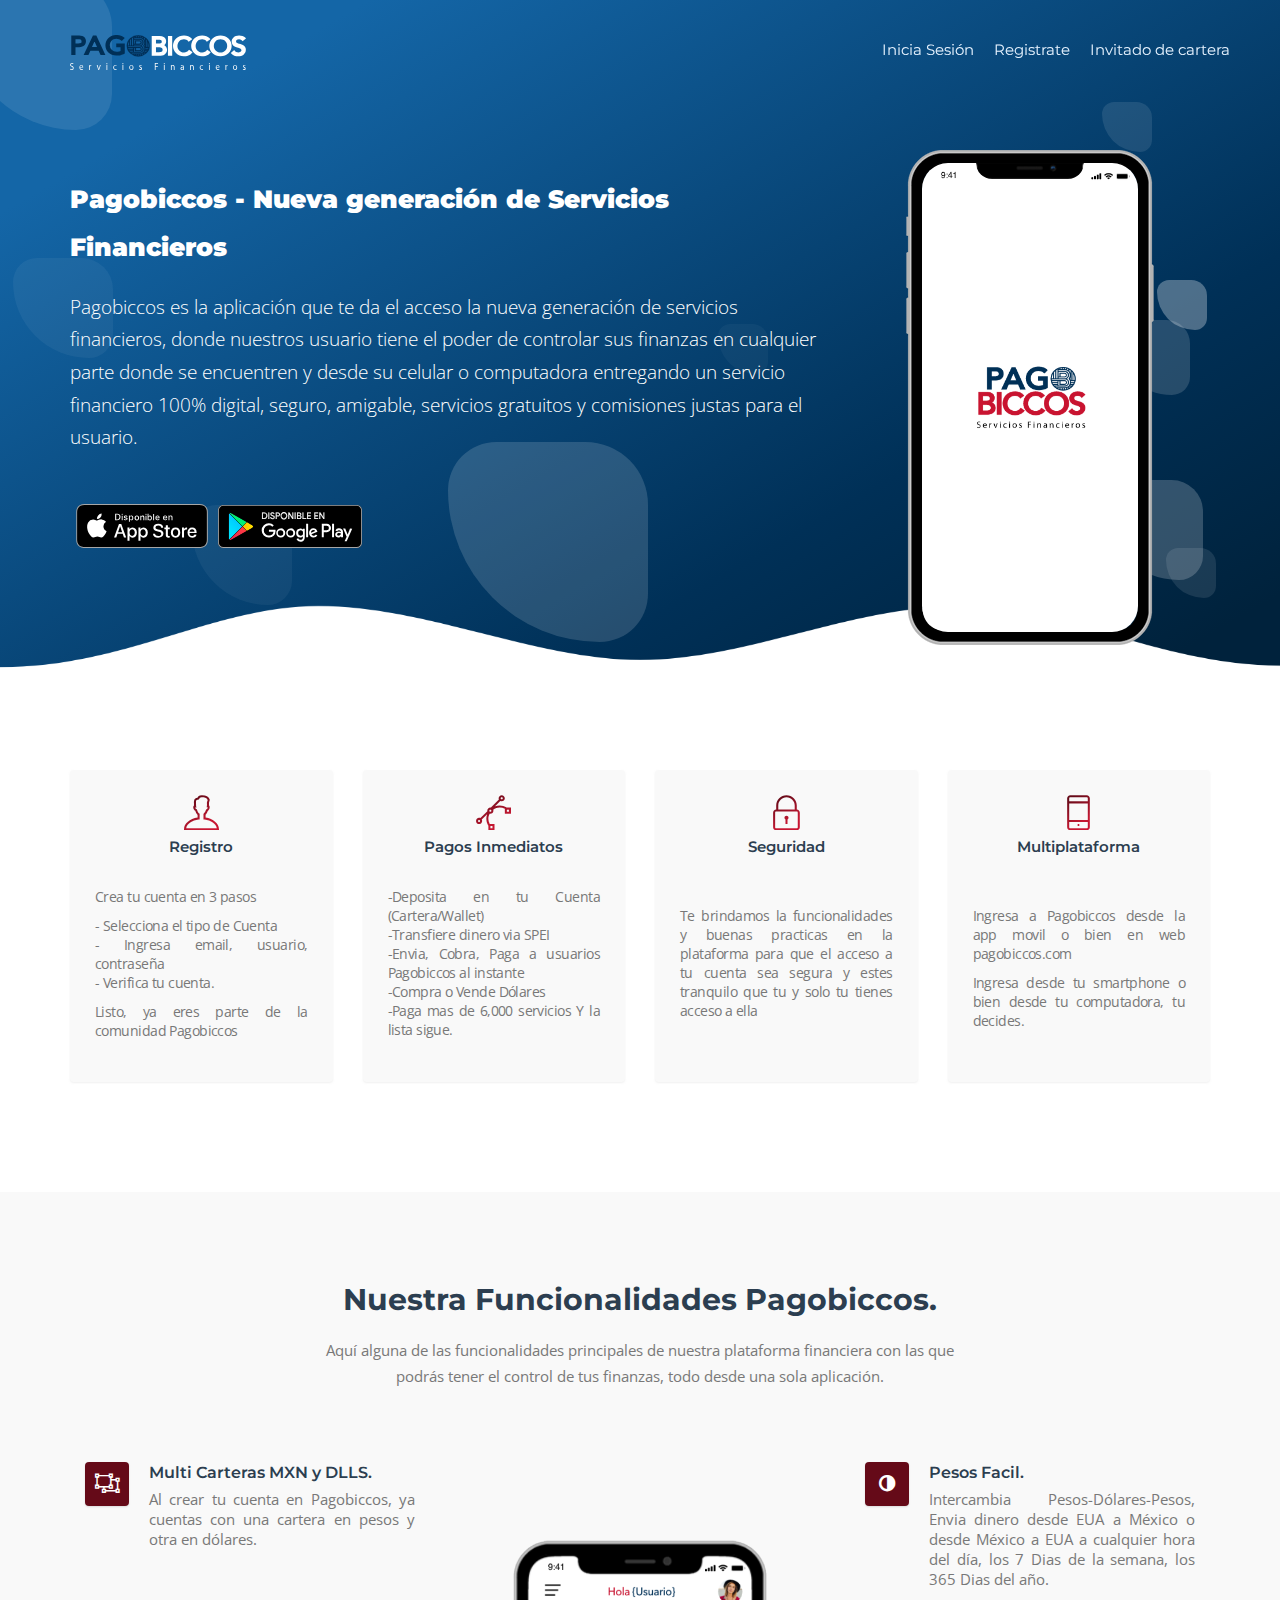
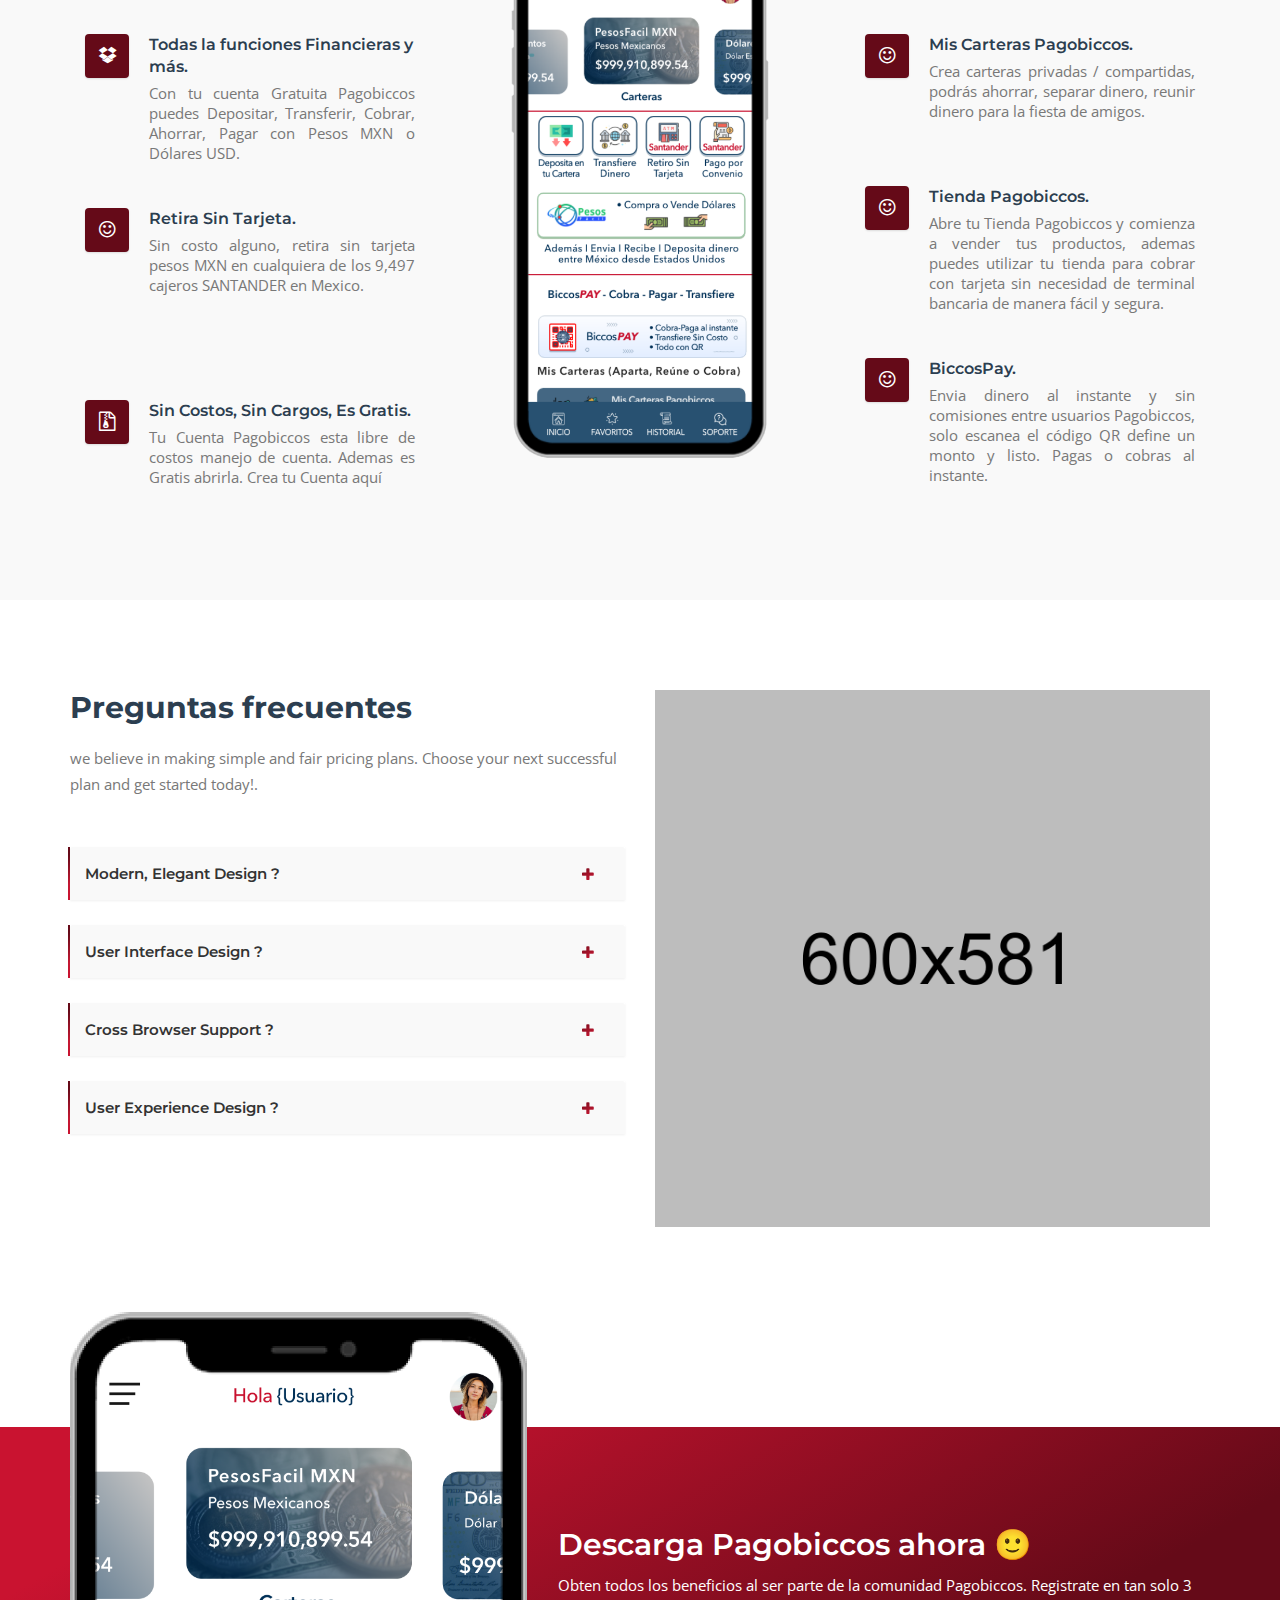
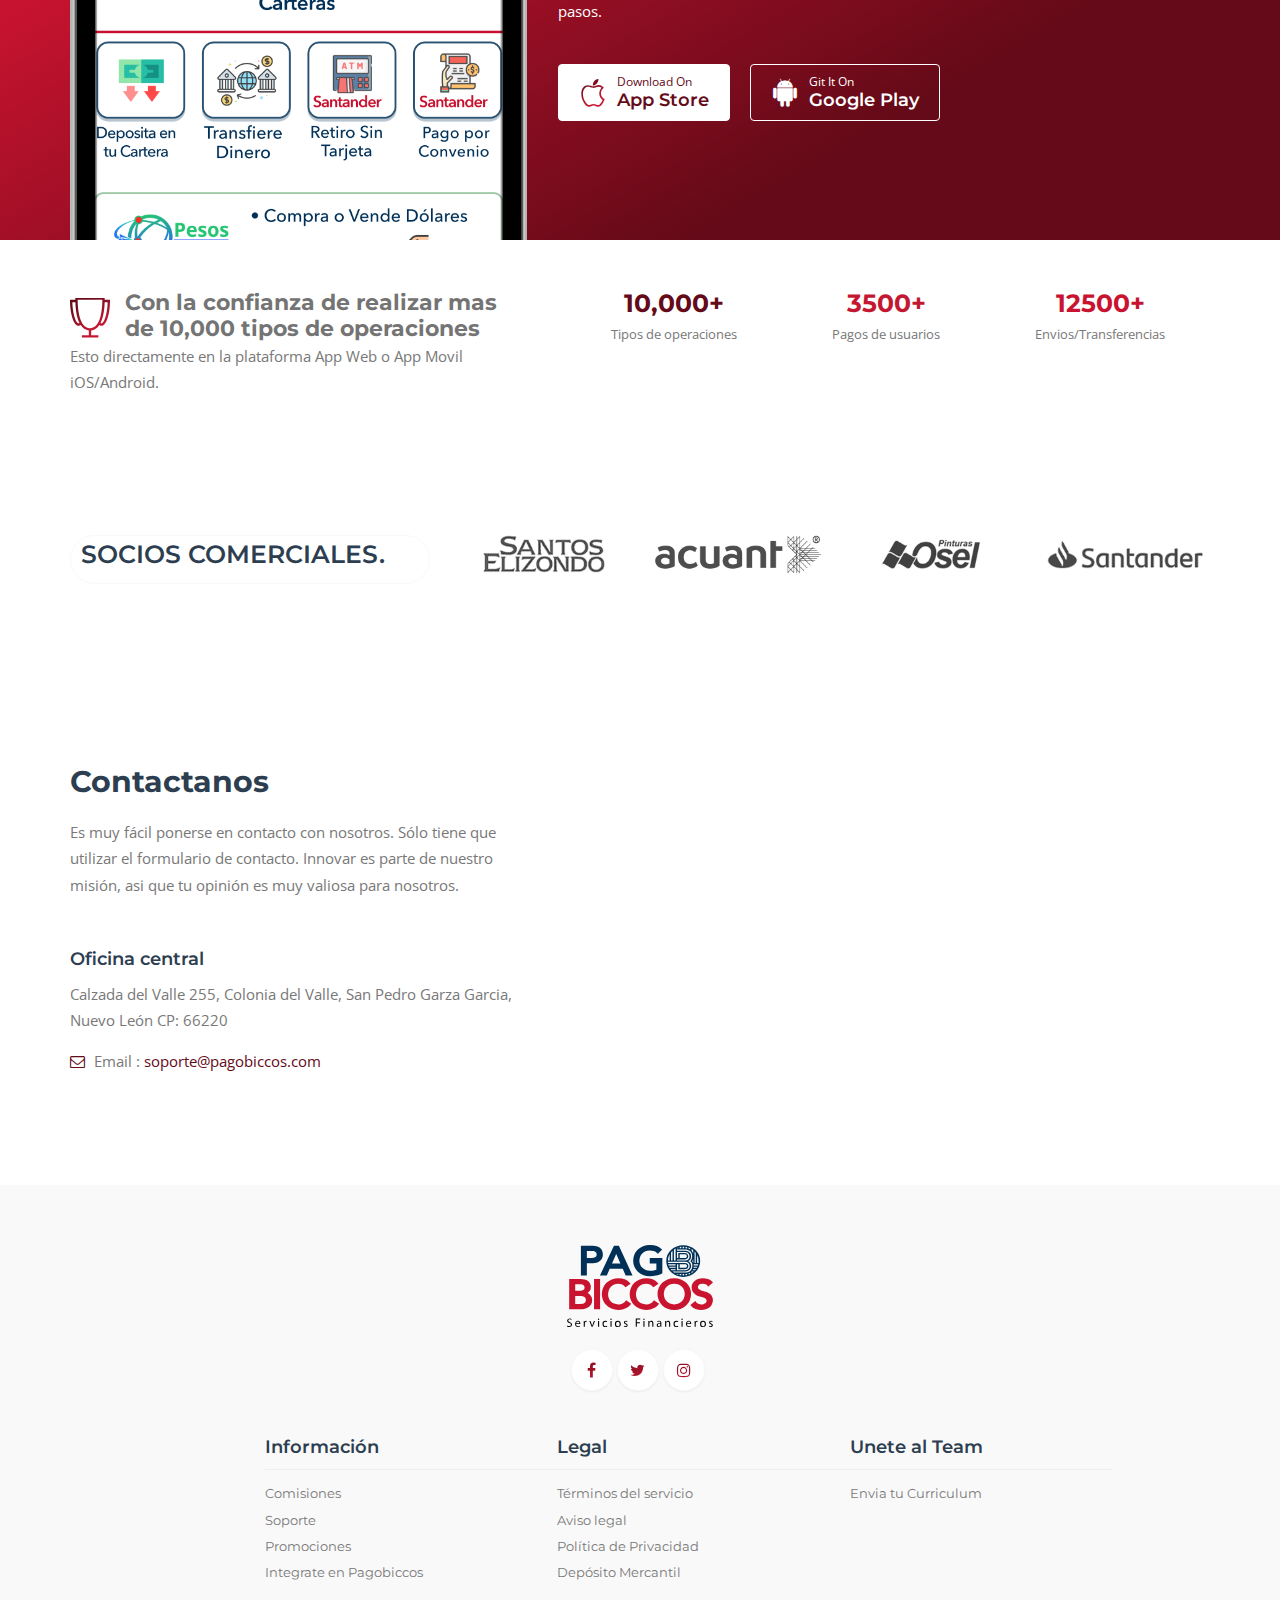
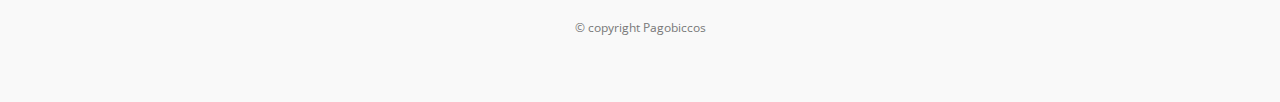
==== index.html @ f9ddf37f "Switch en el fondo" ====
<!DOCTYPE html>
<html lang="en">
<head>
    <meta charset="utf-8">
    <meta http-equiv="X-UA-Compatible" content="IE=edge">
    <meta name="viewport" content="width=device-width, initial-scale=1">

    <!--title-->
    <title>PagoBiccos | Somos la App que te da el control de tu Dinero desde donde quiera que te encuentres 💻📱💵🇲🇽🇺🇸🧾</title>
    <meta name="description"
          content="Pagobiccos - Plataforma de inclusión financiera con acceso SIN COSTO a una cuenta tipo Bancaria en Pesos 🇲🇽 y Dólares 🇺🇸 de manera inmediata. Controla tu dinero desde donde estes 📱💻 Con Pagobiccos - Ahorra, Separa, Cobra, Paga, Intercambia Pesos/Dólares, Compra en Tienda, Abre una Tienda, Paga Servicios.">
    <meta name="author" content="PagoBiccos SAPI de CV">
    <meta name="keywords" content="Cuenta, Bancaria, Gratis, Pesos, Dólares, Cartera, Wallet, Tienda, Linea, Pago, Pagos, Paga, Transfiere, Compra, Venta, Pagobiccos, Recibo, Luz, Agua, Telmex, Recarga, Telcel, QR, Ahorra, Envia, Cobra, Tarjeta">
    <meta property="og:type" content="website">
    <meta property="og:title" content="PagoBiccos | Somos la App que te da el control de tu Dinero desde donde quiera que te encuentres">
    <meta property="og:description"
          content="Pagobiccos - Plataforma de inclusión financiera con acceso SIN COSTO a una cuenta tipo Bancaria en Pesos 🇲🇽 y Dólares 🇺🇸 de manera inmediata. Controla tu dinero desde donde estes 📱💻 Con Pagobiccos - Ahorra, Separa, Cobra, Paga, Intercambia Pesos/Dólares, Compra en Tienda, Abre una Tienda, Paga Servicios.">

    <!--favicon icon-->
    <link rel="icon" href="img/landing-theme/favicon.png" type="image/png" sizes="16x16">

    <!-- font-awesome css -->
    <link rel="stylesheet" href="css/landing-theme/font-awesome.min.css">

    <!--themify icon-->
    <link rel="stylesheet" href="css/landing-theme/themify-icons.css">

    <!-- magnific popup css-->
    <link rel="stylesheet" href="css/landing-theme/magnific-popup.css">

    <!--owl carousel -->
    <link href="css/landing-theme/owl.theme.default.min.css" rel="stylesheet">
    <link href="css/landing-theme/owl.carousel.min.css" rel="stylesheet">

    <!-- bootstrap core css -->
    <link href="css/landing-theme/bootstrap.min.css" rel="stylesheet">

    <!-- custom css -->
    <link href="css/landing-theme/style.css" rel="stylesheet">

    <!-- responsive css -->
    <link href="css/landing-theme/responsive.css" rel="stylesheet">

    <script src="js/landing-theme/vendor/modernizr-2.8.1.min.js"></script>
    <!-- HTML5 Shim and Respond.js for IE8 support of HTML5 elements and media queries -->
    <!-- WARNING: Respond.js doesn't work if you view the page via file:// -->
    <!--[if lt IE 9]>
    <script src="js/landing-theme/vendor/html5shim.js"></script>
    <script src="js/landing-theme/vendor/respond.min.js"></script>
    <![endif]-->

</head>


<body>

<!-- Preloader -->
<div id="preloader">
    <div id="loader"></div>
</div>
<!--end preloader-->

<!--main container -->
<div id="main" class="main-content-wraper">
    <div class="main-content-inner">

        <!--start header section-->
        <header class="header">
            <!--start navbar-->
            <div class="navbar navbar-default navbar-fixed-top">
                <div class="container">
                    <div class="row">
                        <div class="navbar-header page-scroll">
                            <button type="button" class="navbar-toggle collapsed" data-toggle="collapse"
                                    data-target="#myNavbar">
                                <span class="sr-only">Toggle navigation</span>
                                <span class="icon-bar"></span>
                                <span class="icon-bar"></span>
                                <span class="icon-bar"></span>
                            </button>
                            <a class="navbar-brand page-scroll" href="index.html">
                                <img src="img/landing-theme/logo.svg" alt="logo" width="176">
                            </a>
                        </div>

                        <!-- Collect the nav links, forms, and other content for toggling -->
                        <div class="navbar-collapse collapse" id="myNavbar">
                            <ul class="nav navbar-nav navbar-right">
                                <!-- <li class="active"><a class="page-scroll" href="#hero">Home</a></li>
                                <li><a class="page-scroll" href="#features">Features</a></li>
                                <li><a class="page-scroll" href="#pricing">Pricing</a></li>
                                <li><a class="page-scroll" href="#faqs">Faq</a></li>
                                <li><a class="page-scroll" href="#news">News</a></li>
                                <li><a class="page-scroll" href="#contact">Contact</a></li> -->
                                <li class="active"><a class="page-scroll" href="/login">Inicia Sesión</a></li>
                                <li class="active"><a class="page-scroll" href="/register">Registrate</a></li>
                                <li class="active"><a class="page-scroll" href="/guest/login">Invitado de cartera</a></li>
                            </ul>
                        </div>

                    </div>
                </div>
            </div>
            <!--end navbar-->
        </header>
        <!--end header section-->

        <!--start slider background video section -->
        <!--<div id="hero-section">
            <div class="hero-background-video">
                <div class="video-section-wrap-two">
                    <div class="pattern-overlay">
                        <div class="player"
                             data-property="{videoURL:'https://www.youtube.com/watch?v=LV3cjaA7NtE',containment:'.video-section-wrap-two', quality:'highres', autoPlay:true, showControls: false, startAt:8, mute:true, opacity: 1}"></div>
                        <div class="container">
                            <div class="row">
                                <div class="col-md-8">
                                    <div class="hero-content-wrap">
                                        <div class="hero-content">
                                            <h1>Pagobiccos - Nueva generación de Servicios Financieros</h1>
                                            <p>
                                                Pagobiccos es la aplicación que te da el acceso la nueva
                                                generación de servicios financieros, donde nuestros usuario tiene
                                                el poder de controlar sus finanzas en cualquier parte donde se
                                                encuentren y desde su celular o computadora entregando un
                                                servicio financiero 100% digital, seguro, amigable, servicios
                                                gratuitos y comisiones justas para el usuario.
                                            </p>
                                            <div class="slider-action-btn">
                                                <a href="https://apps.apple.com/mx/app/pagobiccos/id1524517424" target="_blank">
                                                    <img class="img-badge-apple" src="img/landing-theme/app-store-badge.svg" alt="">
                                                </a>
                                                <a href="https://play.google.com/store/apps/details?id=com.pagobiccos.prod1app" target="_blank">
                                                    <img class="img-badge-google" src="img/landing-theme/play-store-badge.svg" alt="">
                                                </a>
                                            </div>
                                        </div>
                                    </div>
                                </div>
                                <div class="col-md-4">
                                    <div class="mobile-slider-area">
                                        <div class="phone">
                                            <img src="img/landing-theme/iphone-x-frame.png" alt="Phone" class="img-responsive">
                                            <div class="mobile-slider owl-carousel owl-theme">
                                                <div class="item"><img src="img/landing-theme/top_pantalla_1.png" alt="Screen 1"
                                                                       class="img-responsive"></div>
                                                <div class="item"><img src="img/landing-theme/top_pantalla_2.png" alt="Screen 1"
                                                                       class="img-responsive"></div>
                                                <div class="item"><img src="img/landing-theme/top_pantalla_3.png" alt="Screen 2"
                                                                       class="img-responsive"></div>
                                                <div class="item"><img src="img/landing-theme/top_pantalla_4.png" alt="Screen 2"
                                                                       class="img-responsive"></div>
                                                <div class="item"><img src="img/landing-theme/top_pantalla_5.png" alt="Screen 3"
                                                                        class="img-responsive"></div>
                                            </div>
                                        </div>
            
                                        <div class="slider-indicator">
                                            <ul>
                                                <li id="prev">
                                                    <i class="fa fa-angle-left"></i>
                                                </li>
                                                <li id="next">
                                                    <i class="fa fa-angle-right"></i>
                                                </li>
                                            </ul>
                                        </div>
                                    </div>
                                </div>
                            </div>
                        </div>
                        
                        <div class="section-shape">
                            <img src="img/landing-theme/waves-shape.svg" alt="shape image">
                        </div>
                    </div>
                </div>
            </div>
        </div>-->
        
        
        <!--start hero section-->
        <section id="hero" class="section-lg section-hero section-circle" style="display: none;">
            <div class="shape shape-style-1 shape-primary">
                <span class="circle-150"></span>
                <span class="circle-50"></span>
                <span class="circle-50"></span>
                <span class="circle-75"></span>
                <span class="circle-100"></span>
                <span class="circle-75"></span>
                <span class="circle-50"></span>
                <span class="circle-100"></span>
                <span class="circle-50"></span>
                <span class="circle-100"></span>
            </div>
            <div class="container">
                <div class="row">
                    <div class="col-md-8">
                        <div class="hero-content-wrap">
                            <div class="hero-content">
                                <h1>Pagobiccos - Nueva generación de Servicios Financieros</h1>
                                <p>
                                    Pagobiccos es la aplicación que te da el acceso la nueva
                                    generación de servicios financieros, donde nuestros usuario tiene
                                    el poder de controlar sus finanzas en cualquier parte donde se
                                    encuentren y desde su celular o computadora entregando un
                                    servicio financiero 100% digital, seguro, amigable, servicios
                                    gratuitos y comisiones justas para el usuario.
                                </p>
                                <div class="slider-action-btn">
                                    <a href="https://apps.apple.com/mx/app/pagobiccos/id1524517424" target="_blank">
                                        <img class="img-badge-apple" src="img/landing-theme/app-store-badge.svg" alt="">
                                    </a>
                                    <a href="https://play.google.com/store/apps/details?id=com.pagobiccos.prod1app" target="_blank">
                                        <img class="img-badge-google" src="img/landing-theme/play-store-badge.svg" alt="">
                                    </a>
                                </div>
                            </div>
                        </div>
                    </div>
                    <div class="col-md-4">
                        <div class="mobile-slider-area">
                            <div class="phone">
                                <img src="img/landing-theme/iphone-x-frame.png" alt="Phone" class="img-responsive">
                                <div class="mobile-slider owl-carousel owl-theme">
                                    <div class="item"><img src="img/landing-theme/top_pantalla_1.png" alt="Screen 1"
                                                           class="img-responsive"></div>
                                    <div class="item"><img src="img/landing-theme/top_pantalla_2.png" alt="Screen 1"
                                                           class="img-responsive"></div>
                                    <div class="item"><img src="img/landing-theme/top_pantalla_3.png" alt="Screen 2"
                                                           class="img-responsive"></div>
                                    <div class="item"><img src="img/landing-theme/top_pantalla_4.png" alt="Screen 2"
                                                           class="img-responsive"></div>
                                    <div class="item"><img src="img/landing-theme/top_pantalla_5.png" alt="Screen 3"
                                                            class="img-responsive"></div>
                                </div>
                            </div>
            
                            <div class="slider-indicator">
                                <ul>
                                    <li id="prev">
                                        <i class="fa fa-angle-left"></i>
                                    </li>
                                    <li id="next">
                                        <i class="fa fa-angle-right"></i>
                                    </li>
                                </ul>
                            </div>
                        </div>
                    </div>
                </div>
            </div>
            <div class="section-shape">
                <img src="img/landing-theme/wave-shap.png" alt="shape image">
            </div>
        </section>
        
        
        <section id="hero" class="pt-100 section-hero section-circle" style="display: block;">
            <div class="shape shape-style-1 circle-animation shape-primary">
                <span class="circle-150"></span>
                <span class="circle-50"></span>
                <span class="circle-50"></span>
                <span class="circle-75"></span>
                <span class="circle-100"></span>
                <span class="circle-75"></span>
                <span class="circle-50"></span>
                <span class="circle-100"></span>
                <span class="circle-50"></span>
                <span class="circle-100"></span>
            </div>
            <div class="container">
                <div class="row">
                    <div class="col-md-8">
                        <div class="hero-content-wrap">
                            <div class="hero-content">
                                <h1>Pagobiccos - Nueva generación de Servicios Financieros</h1>
                                <p>
                                    Pagobiccos es la aplicación que te da el acceso la nueva
                                    generación de servicios financieros, donde nuestros usuario tiene
                                    el poder de controlar sus finanzas en cualquier parte donde se
                                    encuentren y desde su celular o computadora entregando un
                                    servicio financiero 100% digital, seguro, amigable, servicios
                                    gratuitos y comisiones justas para el usuario.
                                </p>
                                <div class="slider-action-btn">
                                    <a href="https://apps.apple.com/mx/app/pagobiccos/id1524517424" target="_blank">
                                        <img class="img-badge-apple" src="img/landing-theme/app-store-badge.svg" alt="">
                                    </a>
                                    <a href="https://play.google.com/store/apps/details?id=com.pagobiccos.prod1app" target="_blank">
                                        <img class="img-badge-google" src="img/landing-theme/play-store-badge.svg" alt="">
                                    </a>
                                </div>
                            </div>
                        </div>
                    </div>
                    <div class="col-md-4">
                        <div class="mobile-slider-area">
                            <div class="phone">
                                <img src="img/landing-theme/iphone-x-frame.png" alt="Phone" class="img-responsive">
                                <div class="mobile-slider owl-carousel owl-theme">
                                    <div class="item"><img src="img/landing-theme/top_pantalla_1.png" alt="Screen 1"
                                                           class="img-responsive"></div>
                                    <div class="item"><img src="img/landing-theme/top_pantalla_2.png" alt="Screen 1"
                                                           class="img-responsive"></div>
                                    <div class="item"><img src="img/landing-theme/top_pantalla_3.png" alt="Screen 2"
                                                           class="img-responsive"></div>
                                    <div class="item"><img src="img/landing-theme/top_pantalla_4.png" alt="Screen 2"
                                                           class="img-responsive"></div>
                                    <div class="item"><img src="img/landing-theme/top_pantalla_5.png" alt="Screen 3"
                                                            class="img-responsive"></div>
                                </div>
                            </div>
            
                            <div class="slider-indicator">
                                <ul>
                                    <li id="prev">
                                        <i class="fa fa-angle-left"></i>
                                    </li>
                                    <li id="next">
                                        <i class="fa fa-angle-right"></i>
                                    </li>
                                </ul>
                            </div>
                        </div>
                    </div>
                </div>
            </div>
            <div class="section-shape">
                <img src="img/landing-theme/bg-wave-sym.png" alt="shape image">
            </div>
        </section>

        <!--end hero section-->

        
        <!--end slider background video section-->

        <!--start promo section-->
        <section class="promo-section ptb-90">
            <div class="promo-section-wrap">
                <div class="container">
                    <div class="row">
                        <div class="col-md-3 col-sm-6">
                            <div class="bg-secondary single-promo-section text-center">
                                <div class="single-promo-content">
                                    <span class="ti-user"></span>
                                    <h6>Registro</h6>
                                    <p>
                                        <br>
                                        Crea tu cuenta en 3 pasos
                                    </p>
                                    <p>
                                        - Selecciona el tipo de Cuenta
                                        <br>
                                        - Ingresa email, usuario, contraseña
                                        <br>
                                        - Verifica tu cuenta.
                                    </p>
                                    <p>
                                        Listo, ya eres parte de la comunidad Pagobiccos
                                    </p>
                                </div>
                                <div class="line"></div>
                            </div>
                        </div>
                        <div class="col-md-3 col-sm-6">
                            <div class="bg-secondary single-promo-section text-center">
                                <div class="single-promo-content">
                                    <span class="ti-vector"></span>
                                    <h6>Pagos Inmediatos</h6>
                                    <p>
                                        <br>
                                        -Deposita en tu Cuenta (Cartera/Wallet)
                                        <br>
                                        -Transfiere dinero via SPEI
                                        <br>
                                        -Envia, Cobra, Paga a usuarios Pagobiccos al instante
                                        <br>
                                        -Compra o Vende Dólares
                                        <br>
                                        -Paga mas de 6,000 servicios Y la lista sigue.
                                    </p>
                                </div>
                                <div class="line"></div>
                            </div>
                        </div>
                        <div class="col-md-3 col-sm-6">
                            <div class="bg-secondary single-promo-section text-center">
                                <div class="single-promo-content">
                                    <span class="ti-lock"></span>
                                    <h6>Seguridad</h6>
                                    <p>
                                        <br><br>
                                        Te brindamos la
                                        funcionalidades y buenas
                                        practicas en la plataforma
                                        para que el acceso a tu
                                        cuenta sea segura y estes
                                        tranquilo que tu y solo tu
                                        tienes acceso a ella
                                    </p>
                                </div>
                                <div class="line"></div>
                            </div>
                        </div>
                        <div class="col-md-3 col-sm-6">
                            <div class="bg-secondary single-promo-section text-center">
                                <div class="single-promo-content">
                                    <span class="ti-mobile"></span>
                                    <h6>Multiplataforma</h6>
                                    <p>
                                        <br><br>
                                        Ingresa a Pagobiccos desde
                                        la app movil o bien en web
                                        pagobiccos.com
                                    </p>
                                    <p>
                                        Ingresa desde tu smartphone
                                        o bien desde tu computadora,
                                        tu decides.
                                    </p>
                                </div>
                                <div class="line"></div>
                            </div>
                        </div>
                    </div>
                </div>
            </div>
        </section>
        <!--end promo section-->

        <!--start features section-->
        <section id="features" class="bg-secondary ptb-90">
            <div class="container">
                <div class="row">
                    <div class="col-md-12">
                        <div class="section-heading text-center">
                            <h3>Nuestra Funcionalidades Pagobiccos.</h3>
                            <p>Aquí alguna de las funcionalidades principales de nuestra plataforma financiera con las que podrás tener el control de tus finanzas, todo desde una sola aplicación.</p>
                        </div>
                    </div>
                </div>
                <div class="row align-items-center">
                    <div class="col-md-4 col-sm-6">
                        <!--feature single start-->
                        <div class="single-feature mb-5">
                            <div class="feature-icon">
                                <div class="icon icon-shape bg-color white-text">
                                    <i class="fa fa-object-ungroup"></i>
                                </div>
                            </div>
                            <div class="feature-content">
                                <h5>Multi Carteras MXN y DLLS.</h5>
                                <p class="mb-0">
                                    Al crear tu cuenta en Pagobiccos, ya cuentas con una cartera en pesos y otra en dólares.
                                    <br><br><br>
                                </p>
                            </div>
                        </div>
                        <!--feature single end-->
                        <!--feature single start-->
                        <div class="single-feature mb-5">
                            <div class="feature-icon">
                                <div class="icon icon-shape bg-color white-text">
                                    <i class="fa fa-dropbox"></i>
                                </div>
                            </div>
                            <div class="feature-content">
                                <h5>Todas la funciones Financieras y más.</h5>
                                <p class="mb-0">Con tu cuenta Gratuita Pagobiccos puedes Depositar, Transferir, Cobrar, Ahorrar, Pagar con Pesos MXN o Dólares USD.</p>
                            </div>
                        </div>
                        <!--feature single end-->
                        <!--feature single start-->
                        <div class="single-feature mb-5">
                            <div class="feature-icon">
                                <div class="icon icon-shape bg-color white-text">
                                    <i class="fa fa-smile-o"></i>
                                </div>
                            </div>
                            <div class="feature-content">
                                <h5>Retira Sin Tarjeta.</h5>
                                <p class="mb-0">
                                    Sin costo alguno, retira sin tarjeta pesos MXN en cualquiera de los 9,497 cajeros SANTANDER en Mexico.
                                    <br><br><br><br>
                                </p>
                            </div>
                        </div>
                        <!--feature single end-->
                        <!--feature single start-->
                        <div class="single-feature mb-5">
                            <div class="feature-icon">
                                <div class="icon icon-shape bg-color white-text">
                                    <i class="fa fa-file-archive-o"></i>
                                </div>
                            </div>
                            <div class="feature-content">
                                <h5>Sin Costos, Sin Cargos, Es Gratis.</h5>
                                <p class="mb-0">Tu Cuenta Pagobiccos esta libre de costos manejo de cuenta. Ademas es Gratis abrirla. Crea tu Cuenta aquí</p>
                            </div>
                        </div>
                        <!--feature single end-->
                    </div>
                    <div class="col-md-4 hidden-sm hidden-xs">
                        <div class="feature-image">
                            <img src="img/landing-theme/feature-image-1.png" class="pos-hcenter img-responsive" alt="">
                        </div>
                    </div>
                    <div class="col-md-4 col-sm-6">
                        <!--feature single start-->
                        <div class="single-feature mb-5">
                            <div class="feature-icon">
                                <div class="icon icon-shape bg-color white-text">
                                    <i class="fa fa-adjust"></i>
                                </div>
                            </div>
                            <div class="feature-content">
                                <h5>Pesos Facil.</h5>
                                <p class="mb-0">Intercambia Pesos-Dólares-Pesos, Envia dinero desde EUA a México o desde México a EUA a cualquier hora del día, los 7 Dias de la semana, los 365 Dias del año.</p>
                            </div>
                        </div>
                        <!--feature single end-->
                        <!--feature single start-->
                        <div class="single-feature mb-5">
                            <div class="feature-icon">
                                <div class="icon icon-shape bg-color white-text">
                                    <i class="fa fa-smile-o"></i>
                                </div>
                            </div>
                            <div class="feature-content">
                                <h5>Mis Carteras Pagobiccos.</h5>
                                <p class="mb-0">
                                    Crea carteras privadas / compartidas, podrás ahorrar, separar dinero, reunir dinero para la fiesta de amigos.
                                    <br><br>
                                </p>
                            </div>
                        </div>
                        <!--feature single end-->
                        <!--feature single start-->
                        <div class="single-feature mb-5">
                            <div class="feature-icon">
                                <div class="icon icon-shape bg-color white-text">
                                    <i class="fa fa-smile-o"></i>
                                </div>
                            </div>
                            <div class="feature-content">
                                <h5>Tienda Pagobiccos.</h5>
                                <p class="mb-0">Abre tu Tienda Pagobiccos y comienza a vender tus productos, ademas puedes utilizar tu tienda para cobrar con tarjeta sin necesidad de terminal bancaria de manera fácil y segura.</p>
                            </div>
                        </div>
                        <!--feature single end-->
                        <!--feature single start-->
                        <div class="single-feature mb-5">
                            <div class="feature-icon">
                                <div class="icon icon-shape bg-color white-text">
                                    <i class="fa fa-smile-o"></i>
                                </div>
                            </div>
                            <div class="feature-content">
                                <h5>BiccosPay.</h5>
                                <p class="mb-0">Envia dinero al instante y sin comisiones entre usuarios Pagobiccos, solo escanea el código QR define un monto y listo. Pagas o cobras al instante.</p>
                            </div>
                        </div>
                        <!--feature single end-->
                    </div>
                </div>

            </div>
        </section>
        <!--end features section-->

        <!--start faq section-->
        <section id="faqs" class="faq-section ptb-90">
            <div class="faq-section-wrap">
                <div class="container">
                    <div class="row">
                        <div class="col-md-6">
                            <div class="section-heading">
                                <h3>Preguntas frecuentes</h3>
                                <p>we believe in making simple and fair pricing plans. Choose your next successful plan
                                    and get started today!.</p>
                            </div>
                            <div class="panel-group" id="accordion">
                                <!-- Start Single Item -->
                                <div class="panel panel-default">
                                    <div class="panel-heading" id="headingOne">
                                        <h4 class="panel-title">
                                            <a data-toggle="collapse" data-parent="#accordion" href="#collapseOne" class="collapsed">
                                                Modern, Elegant Design ?
                                            </a>
                                        </h4>
                                    </div>
                                    <div id="collapseOne" class="panel-collapse collapse">
                                        <div class="panel-body">
                                            <p>Lorem ipsum dolor sit amet, consectetur adipiscing elit. Praesent nisl
                                                lorem,
                                                dictum id pellentesque at, vestibulum ut arcu. Curabitur erat libero,
                                                egestas eu
                                                tincidunt ac, rutrum ac justo. Vivamus condimentum laoreet lectus,
                                                blandit
                                                posuere tortor aliquam vitae. Curabitur molestie eros. </p>
                                        </div>
                                    </div>
                                </div>
                                <!-- End Single Item -->
                                <!-- Start Single Item -->
                                <div class="panel panel-default">
                                    <div class="panel-heading" id="headingTwo">
                                        <h4 class="panel-title">
                                            <a class="collapsed" data-toggle="collapse" data-parent="#accordion" href="#collapseTwo">
                                                User Interface Design ?
                                            </a>
                                        </h4>
                                    </div>
                                    <div id="collapseTwo" class="panel-collapse collapse">
                                        <div class="panel-body">
                                            <p>Lorem ipsum dolor sit amet, consectetur adipiscing elit. Praesent nisl
                                                lorem,
                                                dictum id pellentesque at, vestibulum ut arcu. Curabitur erat libero,
                                                egestas eu
                                                tincidunt ac, rutrum ac justo. Vivamus condimentum laoreet lectus,
                                                blandit
                                                posuere tortor aliquam vitae. Curabitur molestie eros. </p>
                                        </div>
                                    </div>
                                </div>
                                <!-- End Single Item -->
                                <!-- Start Single Item -->
                                <div class="panel panel-default">
                                    <div class="panel-heading" id="headingThree">
                                        <h4 class="panel-title">
                                            <a class="collapsed" data-toggle="collapse" data-parent="#accordion" href="#collapseThree">
                                                Cross Browser Support ?
                                            </a>
                                        </h4>
                                    </div>
                                    <div id="collapseThree" class="panel-collapse collapse">
                                        <div class="panel-body">
                                            <p>Lorem ipsum dolor sit amet, consectetur adipiscing elit. Praesent nisl
                                                lorem,
                                                dictum id pellentesque at, vestibulum ut arcu. Curabitur erat libero,
                                                egestas eu
                                                tincidunt ac, rutrum ac justo. Vivamus condimentum laoreet lectus,
                                                blandit
                                                posuere tortor aliquam vitae. Curabitur molestie eros. </p>
                                        </div>
                                    </div>
                                </div>
                                <!-- End Single Item -->
                                <!-- Start Single Item -->
                                <div class="panel panel-default">
                                    <div class="panel-heading" id="headingFour">
                                        <h4 class="panel-title">
                                            <a class="collapsed" data-toggle="collapse" data-parent="#accordion" href="#collapseFour">
                                                User Experience Design ?
                                            </a>
                                        </h4>
                                    </div>
                                    <div id="collapseFour" class="panel-collapse collapse">
                                        <div class="panel-body">
                                            <p>Lorem ipsum dolor sit amet, consectetur adipiscing elit. Praesent nisl
                                                lorem,
                                                dictum id pellentesque at, vestibulum ut arcu. Curabitur erat libero,
                                                egestas eu
                                                tincidunt ac, rutrum ac justo. Vivamus condimentum laoreet lectus,
                                                blandit
                                                posuere tortor aliquam vitae. Curabitur molestie eros. </p>
                                        </div>
                                    </div>
                                </div>
                                <!-- End Single Item -->
                            </div>
                        </div>
                        <div class="col-md-6">
                            <div class="faq-img">
                                <img src="img/landing-theme/faq-right.png" class="img-responsive" alt="faq image">
                            </div>
                        </div>
                    </div>
                </div>
            </div>
        </section>
        <!--end faq section-->

        <!--start download section-->
        <section class="download-section">
            <div class="container">
                <div class="row">
                    <div class="col-md-5 hidden-sm">
                        <div class="download-app-img">
                            <img src="img/landing-theme/download-app-1.png" alt="app download" class="img-responsive">
                        </div>
                    </div>
                    <div class="col-md-7 col-sm-12">
                        <div class="download-app-text">
                            <h3>Descarga Pagobiccos ahora 🙂</h3>
                            <p>Obten todos los beneficios al ser parte de la comunidad Pagobiccos. Registrate en tan solo 3 pasos.</p>
                            <div class="download-app-button">
                                <a href="https://apps.apple.com/mx/app/pagobiccos/id1524517424" target="_blank" class="download-btn hover-active">
                                    <span class="ti-apple"></span>
                                    <p>
                                        <small>Download On</small>
                                        <br> App Store
                                    </p>
                                </a>
                                <a href="https://play.google.com/store/apps/details?id=com.pagobiccos.prod1app" target="_blank" class="download-btn">
                                    <span class="ti-android"></span>
                                    <p>
                                        <small>Git It On</small>
                                        <br>Google Play
                                    </p>
                                </a>
                            </div>
                        </div>
                    </div>
                </div>
            </div>
        </section>
        <!--end download section-->

        <!--start product counter section-->
        <section class="product-counter-section ptb-50">
            <div class="product-counter-wrap">
                <div class="container">
                    <div class="row">
                        <div class="col-md-5 col-sm-6">
                            <div class="counter-content-wrap">
                                <span class="ti-cup"></span>
                                <h6 class="counter-title"><strong>Con la confianza de realizar mas de 10,000 tipos de operaciones</strong></h6>
                                <p>Esto directamente en la plataforma App Web o App Movil iOS/Android.</p>
                            </div>
                        </div>
                        <div class="col-md-7 col-sm-6">
                            <ul class="counter-list list-inline text-right">
                                <li>
                                    <span class="count">10,000+</span>
                                    <span class="title">Tipos de operaciones</span>
                                </li>
                                <li>
                                    <span class="count">3500+</span>
                                    <span class="title">Pagos de usuarios</span>
                                </li>
                                <li>
                                    <span class="count">12500+</span>
                                    <span class="title">Envios/Transferencias</span>
                                </li>

                            </ul>
                        </div>
                    </div>
                </div>
            </div>
        </section>
        <!--end product counter section-->

        <!--start partners section -->
        <section class="ptb-90 partners-counter-section">
            <div class="partners-counter-wrap">
                <div class="container">
                    <div class="row">
                        <div class="col-md-4 col-sm-4">
                            <div class="higlight-text">
                                <h4>SOCIOS COMERCIALES.</h4>
                            </div>
                        </div>
                        <div class="col-md-8 col-sm-8">
                            <div class="customers-content">
                                <div class="owl-carousel owl-theme customers-slider">
                                    <div class="item">
                                        <a href="http://www.santoselizondo.com/" target="_blank">
                                            <img src="img/landing-theme/client/img4.png" alt="client logo">
                                        </a>
                                    </div>
                                    <div class="item">
                                        <a href="https://www.acuant.com/" target="_blank">
                                            <img src="img/landing-theme/client/acuant-logo.png" alt="client logo">
                                        </a>
                                    </div>
                                    <div class="item">
                                        <a href="http://www.pinturasosel.com/" target="_blank">
                                            <img src="img/landing-theme/client/img2.png" alt="client logo">
                                        </a>
                                    </div>
                                    <div class="item">
                                        <a href="https://www.santander.com.mx/" target="_blank">
                                            <img src="img/landing-theme/client/santander.png" alt="client logo">
                                        </a>
                                    </div>
                                    <div class="item">
                                        <a href="http://www.promotoraelizondo.com/" target="_blank">
                                            <img src="img/landing-theme/client/img1.png" alt="client logo">
                                        </a>
                                    </div>
                                    <!--<div class="item">
                                        <img src="img/landing-theme/client/customer-logo-8.png" alt="client logo">
                                    </div>
                                    <div class="item">
                                        <img src="img/landing-theme/client/customer-logo-10.png" alt="client logo">
                                    </div>
                                    <div class="item">
                                        <img src="img/landing-theme/client/customer-logo-9.png" alt="client logo">
                                    </div>-->
                                </div>
                            </div>
                        </div>
                    </div>
                </div>
            </div>
        </section>
        <!--end partners section -->

        <!--contact us section start-->
        <section id="contact" class="ptb-90">
            <div class="contact-us-wrap">
                <div class="container">
                    <div class="row">
                        <div class="col-md-5">
                            <div class="section-heading">
                                <h3>Contactanos</h3>
                                <p>Es muy fácil ponerse en contacto con nosotros. Sólo tiene que utilizar el formulario de contacto. Innovar es parte de nuestro misión, asi que tu opinión es muy valiosa para nosotros.</p>
                            </div>
                            <div class="footer-address">
                                <h6>Oficina central</h6>
                                <p>Calzada del Valle 255, Colonia del Valle, San Pedro Garza Garcia, Nuevo León CP: 66220</p>
                                <ul>
                                    <!--<li><i class="fa fa-phone"></i> <span>Phone: +61 2 8376 6284</span></li>-->
                                    <li><i class="fa fa-envelope-o"></i> <span>Email : <a
                                            href="mailto:soporte@pagobiccos.com">soporte@pagobiccos.com</a></span>
                                    </li>
                                </ul>
                            </div>
                        </div>
                        <div class="col-md-7" style="display: none;">
                            <form action="php/mail.php" method="POST" id="contactForm1" class="contact-us-form" novalidate="novalidate">
                                <h6>Completa el formulario.</h6>
                                <div class="row">
                                    <div class="col-sm-6 col-xs-12">
                                        <div class="form-group">
                                            <input type="text" class="form-control" name="name"
                                                   placeholder="Ingrese su nombre" required="required">
                                        </div>
                                    </div>
                                    <div class="col-sm-6 col-xs-12">
                                        <div class="form-group">
                                            <input type="email" class="form-control" name="email"
                                                   placeholder="Ingrese su correo electrónico" required="required">
                                        </div>
                                    </div>
                                </div>
                                <div class="row">
                                    <div class="col-sm-6 col-xs-12">
                                        <div class="form-group">
                                            <input type="text" name="phone" value="" class="form-control"
                                                   id="phone" placeholder="Ingrese su teléfono">
                                        </div>
                                    </div>
                                    <div class="col-sm-6 col-xs-12">
                                        <div class="form-group">
                                            <input type="text" name="company" value="" size="40"
                                                   class="form-control" id="company" placeholder="Ingrese su empresa">
                                        </div>
                                    </div>
                                </div>
                                <div class="row">
                                    <div class="col-xs-12">
                                        <div class="form-group">
                                                    <textarea name="message" id="message" class="form-control" rows="7"
                                                              cols="25" placeholder="Mensaje"></textarea>
                                        </div>
                                    </div>
                                </div>
                                <div class="row">
                                    <div class="col-sm-12 mt-20">
                                        <button type="submit" class="btn softo-solid-btn pull-right"
                                                id="btnContactUs">
                                            Enviar mensaje
                                        </button>
                                    </div>
                                </div>
                            </form>
                            <p class="form-message"></p>
                        </div>
                    </div>
                </div>
            </div>
        </section>
        <!--contact us section end-->

        <!--start footer section-->
        <footer class="footer-section bg-secondary ptb-60">
            <div class="footer-wrap">
                <div class="container">
                    <div class="row">
                        <div class="col-md-6 col-md-offset-3">
                            <div class="footer-single-col text-center">
                                <img src="img/landing-theme/logo-color.svg" alt="footer logo" width="146">
                                <div class="footer-social-list">
                                    <ul class="list-inline">
                                        <li><a href="https://www.facebook.com/PagoBiccos-193092044935234" target="_blank"><i class="fa fa-facebook"></i></a></li>
                                        <li><a href="https://twitter.com/PagoBiccos" target="_blank"><i class="fa fa-twitter"></i></a></li>
                                        <li><a href="https://www.instagram.com/pagobiccos/?hl=es" target="_blank"><i class="fa fa-instagram"></i></a></li>
                                    </ul>
                                </div>
                            </div>
                        </div>
                    </div>
                    <div class="footer-links">
                        <div class="row">
                            <div class="col-md-9 col-md-offset-2">
                                <div class="row">
                                    <div class="col-md-4 col-xs-4">
                                        <h6>Información</h6>
                                    </div>
                                    <div class="col-md-4 col-xs-4">
                                        <h6>Legal</h6>
                                    </div>
                                    <div class="col-md-4 col-xs-4">
                                        <h6>Unete al Team</h6>
                                    </div>
                                </div>
                                <hr class="custom-footer-hr">
                                <div class="row">
                                    <div class="col-md-4 col-xs-4">
                                        <a href="/comisiones" target="_blank"><p>Comisiones</p></a>
                                        <a href="mailto:soporte@pagobiccos.com" target="_blank"><p>Soporte</p></a>
                                        <a href="#"><p>Promociones</p></a>
                                        <a href="/integraciones" target="_blank"><p>Integrate en Pagobiccos</p></a>
                                    </div>
                                    <div class="col-md-4 col-xs-4">
                                        <a href="/terminosycondiciones" target="_blank"><p>Términos del servicio</p></a>
                                        <a href="/avisolegal" target="_blank"><p>Aviso legal</p></a>
                                        <a href="/politicaprivacidad" target="_blank"><p>Política de Privacidad</p></a>
                                        <a href="/deposito_mercantil" target="_blank"><p>Depósito Mercantil</p></a>
                                    </div>
                                    <div class="col-md-4 col-xs-4">
                                        <a href="mailto:soporte@pagobiccos.com" target="_blank"><p>Envia tu Curriculum</p></a>
                                    </div>
                                </div>
                            </div>
                        </div>
                    </div>
                    <div class="row">
                        <div class="col-md-6 col-md-offset-3">
                            <div class="copyright-text">
                                <p>&copy; copyright <a href="#">Pagobiccos</a></p>
                            </div>
                        </div>
                    </div>
                </div>
            </div>
        </footer>
        <!--end footer section-->

    </div><!--end main content inner-->
</div>
<!--end main container -->


<!--=========== all js file link ==============-->

<!-- main jQuery -->
<script src="js/landing-theme/jquery-3.3.1.min.js"></script>

<!-- bootstrap core js -->
<script src="js/landing-theme/bootstrap.min.js"></script>

<!-- smothscroll -->
<script src="js/landing-theme/jquery.easeScroll.min.js"></script>

<!--owl carousel-->
<script src="js/landing-theme/owl.carousel.min.js"></script>

<!-- scrolling nav -->
<script src="js/landing-theme/jquery.easing.min.js"></script>

<!--fullscreen background video js-->
<script src="js/landing-theme/jquery.mb.ytplayer.min.js"></script>

<!--typed js -->
<script src="js/landing-theme/typed.min.js"></script>

<!--magnific popup js-->
<script src="js/landing-theme/magnific-popup.min.js"></script>

<!-- custom script -->
<script src="js/landing-theme/scripts.js"></script>

</body>
</html>
---- css/landing-theme/themify-icons.css ----
@font-face {
	font-family: 'themify';
	src:url('../fonts/themify.eot');
	src:url('../fonts/themify.eot?#iefix') format('embedded-opentype'),
		url('../fonts/themify.woff') format('woff'),
		url('../fonts/themify.ttf') format('truetype'),
		url('../fonts/themify.svg') format('svg');
	font-weight: normal;
	font-style: normal;
}

[class^="ti-"], [class*=" ti-"] {
	font-family: 'themify';
	speak: none;
	font-style: normal;
	font-weight: normal;
	font-variant: normal;
	text-transform: none;
	line-height: 1;

	/* Better Font Rendering =========== */
	-webkit-font-smoothing: antialiased;
	-moz-osx-font-smoothing: grayscale;
}

.ti-wand:before {
	content: "\e600";
}
.ti-volume:before {
	content: "\e601";
}
.ti-user:before {
	content: "\e602";
}
.ti-unlock:before {
	content: "\e603";
}
.ti-unlink:before {
	content: "\e604";
}
.ti-trash:before {
	content: "\e605";
}
.ti-thought:before {
	content: "\e606";
}
.ti-target:before {
	content: "\e607";
}
.ti-tag:before {
	content: "\e608";
}
.ti-tablet:before {
	content: "\e609";
}
.ti-star:before {
	content: "\e60a";
}
.ti-spray:before {
	content: "\e60b";
}
.ti-signal:before {
	content: "\e60c";
}
.ti-shopping-cart:before {
	content: "\e60d";
}
.ti-shopping-cart-full:before {
	content: "\e60e";
}
.ti-settings:before {
	content: "\e60f";
}
.ti-search:before {
	content: "\e610";
}
.ti-zoom-in:before {
	content: "\e611";
}
.ti-zoom-out:before {
	content: "\e612";
}
.ti-cut:before {
	content: "\e613";
}
.ti-ruler:before {
	content: "\e614";
}
.ti-ruler-pencil:before {
	content: "\e615";
}
.ti-ruler-alt:before {
	content: "\e616";
}
.ti-bookmark:before {
	content: "\e617";
}
.ti-bookmark-alt:before {
	content: "\e618";
}
.ti-reload:before {
	content: "\e619";
}
.ti-plus:before {
	content: "\e61a";
}
.ti-pin:before {
	content: "\e61b";
}
.ti-pencil:before {
	content: "\e61c";
}
.ti-pencil-alt:before {
	content: "\e61d";
}
.ti-paint-roller:before {
	content: "\e61e";
}
.ti-paint-bucket:before {
	content: "\e61f";
}
.ti-na:before {
	content: "\e620";
}
.ti-mobile:before {
	content: "\e621";
}
.ti-minus:before {
	content: "\e622";
}
.ti-medall:before {
	content: "\e623";
}
.ti-medall-alt:before {
	content: "\e624";
}
.ti-marker:before {
	content: "\e625";
}
.ti-marker-alt:before {
	content: "\e626";
}
.ti-arrow-up:before {
	content: "\e627";
}
.ti-arrow-right:before {
	content: "\e628";
}
.ti-arrow-left:before {
	content: "\e629";
}
.ti-arrow-down:before {
	content: "\e62a";
}
.ti-lock:before {
	content: "\e62b";
}
.ti-location-arrow:before {
	content: "\e62c";
}
.ti-link:before {
	content: "\e62d";
}
.ti-layout:before {
	content: "\e62e";
}
.ti-layers:before {
	content: "\e62f";
}
.ti-layers-alt:before {
	content: "\e630";
}
.ti-key:before {
	content: "\e631";
}
.ti-import:before {
	content: "\e632";
}
.ti-image:before {
	content: "\e633";
}
.ti-heart:before {
	content: "\e634";
}
.ti-heart-broken:before {
	content: "\e635";
}
.ti-hand-stop:before {
	content: "\e636";
}
.ti-hand-open:before {
	content: "\e637";
}
.ti-hand-drag:before {
	content: "\e638";
}
.ti-folder:before {
	content: "\e639";
}
.ti-flag:before {
	content: "\e63a";
}
.ti-flag-alt:before {
	content: "\e63b";
}
.ti-flag-alt-2:before {
	content: "\e63c";
}
.ti-eye:before {
	content: "\e63d";
}
.ti-export:before {
	content: "\e63e";
}
.ti-exchange-vertical:before {
	content: "\e63f";
}
.ti-desktop:before {
	content: "\e640";
}
.ti-cup:before {
	content: "\e641";
}
.ti-crown:before {
	content: "\e642";
}
.ti-comments:before {
	content: "\e643";
}
.ti-comment:before {
	content: "\e644";
}
.ti-comment-alt:before {
	content: "\e645";
}
.ti-close:before {
	content: "\e646";
}
.ti-clip:before {
	content: "\e647";
}
.ti-angle-up:before {
	content: "\e648";
}
.ti-angle-right:before {
	content: "\e649";
}
.ti-angle-left:before {
	content: "\e64a";
}
.ti-angle-down:before {
	content: "\e64b";
}
.ti-check:before {
	content: "\e64c";
}
.ti-check-box:before {
	content: "\e64d";
}
.ti-camera:before {
	content: "\e64e";
}
.ti-announcement:before {
	content: "\e64f";
}
.ti-brush:before {
	content: "\e650";
}
.ti-briefcase:before {
	content: "\e651";
}
.ti-bolt:before {
	content: "\e652";
}
.ti-bolt-alt:before {
	content: "\e653";
}
.ti-blackboard:before {
	content: "\e654";
}
.ti-bag:before {
	content: "\e655";
}
.ti-move:before {
	content: "\e656";
}
.ti-arrows-vertical:before {
	content: "\e657";
}
.ti-arrows-horizontal:before {
	content: "\e658";
}
.ti-fullscreen:before {
	content: "\e659";
}
.ti-arrow-top-right:before {
	content: "\e65a";
}
.ti-arrow-top-left:before {
	content: "\e65b";
}
.ti-arrow-circle-up:before {
	content: "\e65c";
}
.ti-arrow-circle-right:before {
	content: "\e65d";
}
.ti-arrow-circle-left:before {
	content: "\e65e";
}
.ti-arrow-circle-down:before {
	content: "\e65f";
}
.ti-angle-double-up:before {
	content: "\e660";
}
.ti-angle-double-right:before {
	content: "\e661";
}
.ti-angle-double-left:before {
	content: "\e662";
}
.ti-angle-double-down:before {
	content: "\e663";
}
.ti-zip:before {
	content: "\e664";
}
.ti-world:before {
	content: "\e665";
}
.ti-wheelchair:before {
	content: "\e666";
}
.ti-view-list:before {
	content: "\e667";
}
.ti-view-list-alt:before {
	content: "\e668";
}
.ti-view-grid:before {
	content: "\e669";
}
.ti-uppercase:before {
	content: "\e66a";
}
.ti-upload:before {
	content: "\e66b";
}
.ti-underline:before {
	content: "\e66c";
}
.ti-truck:before {
	content: "\e66d";
}
.ti-timer:before {
	content: "\e66e";
}
.ti-ticket:before {
	content: "\e66f";
}
.ti-thumb-up:before {
	content: "\e670";
}
.ti-thumb-down:before {
	content: "\e671";
}
.ti-text:before {
	content: "\e672";
}
.ti-stats-up:before {
	content: "\e673";
}
.ti-stats-down:before {
	content: "\e674";
}
.ti-split-v:before {
	content: "\e675";
}
.ti-split-h:before {
	content: "\e676";
}
.ti-smallcap:before {
	content: "\e677";
}
.ti-shine:before {
	content: "\e678";
}
.ti-shift-right:before {
	content: "\e679";
}
.ti-shift-left:before {
	content: "\e67a";
}
.ti-shield:before {
	content: "\e67b";
}
.ti-notepad:before {
	content: "\e67c";
}
.ti-server:before {
	content: "\e67d";
}
.ti-quote-right:before {
	content: "\e67e";
}
.ti-quote-left:before {
	content: "\e67f";
}
.ti-pulse:before {
	content: "\e680";
}
.ti-printer:before {
	content: "\e681";
}
.ti-power-off:before {
	content: "\e682";
}
.ti-plug:before {
	content: "\e683";
}
.ti-pie-chart:before {
	content: "\e684";
}
.ti-paragraph:before {
	content: "\e685";
}
.ti-panel:before {
	content: "\e686";
}
.ti-package:before {
	content: "\e687";
}
.ti-music:before {
	content: "\e688";
}
.ti-music-alt:before {
	content: "\e689";
}
.ti-mouse:before {
	content: "\e68a";
}
.ti-mouse-alt:before {
	content: "\e68b";
}
.ti-money:before {
	content: "\e68c";
}
.ti-microphone:before {
	content: "\e68d";
}
.ti-menu:before {
	content: "\e68e";
}
.ti-menu-alt:before {
	content: "\e68f";
}
.ti-map:before {
	content: "\e690";
}
.ti-map-alt:before {
	content: "\e691";
}
.ti-loop:before {
	content: "\e692";
}
.ti-location-pin:before {
	content: "\e693";
}
.ti-list:before {
	content: "\e694";
}
.ti-light-bulb:before {
	content: "\e695";
}
.ti-Italic:before {
	content: "\e696";
}
.ti-info:before {
	content: "\e697";
}
.ti-infinite:before {
	content: "\e698";
}
.ti-id-badge:before {
	content: "\e699";
}
.ti-hummer:before {
	content: "\e69a";
}
.ti-home:before {
	content: "\e69b";
}
.ti-help:before {
	content: "\e69c";
}
.ti-headphone:before {
	content: "\e69d";
}
.ti-harddrives:before {
	content: "\e69e";
}
.ti-harddrive:before {
	content: "\e69f";
}
.ti-gift:before {
	content: "\e6a0";
}
.ti-game:before {
	content: "\e6a1";
}
.ti-filter:before {
	content: "\e6a2";
}
.ti-files:before {
	content: "\e6a3";
}
.ti-file:before {
	content: "\e6a4";
}
.ti-eraser:before {
	content: "\e6a5";
}
.ti-envelope:before {
	content: "\e6a6";
}
.ti-download:before {
	content: "\e6a7";
}
.ti-direction:before {
	content: "\e6a8";
}
.ti-direction-alt:before {
	content: "\e6a9";
}
.ti-dashboard:before {
	content: "\e6aa";
}
.ti-control-stop:before {
	content: "\e6ab";
}
.ti-control-shuffle:before {
	content: "\e6ac";
}
.ti-control-play:before {
	content: "\e6ad";
}
.ti-control-pause:before {
	content: "\e6ae";
}
.ti-control-forward:before {
	content: "\e6af";
}
.ti-control-backward:before {
	content: "\e6b0";
}
.ti-cloud:before {
	content: "\e6b1";
}
.ti-cloud-up:before {
	content: "\e6b2";
}
.ti-cloud-down:before {
	content: "\e6b3";
}
.ti-clipboard:before {
	content: "\e6b4";
}
.ti-car:before {
	content: "\e6b5";
}
.ti-calendar:before {
	content: "\e6b6";
}
.ti-book:before {
	content: "\e6b7";
}
.ti-bell:before {
	content: "\e6b8";
}
.ti-basketball:before {
	content: "\e6b9";
}
.ti-bar-chart:before {
	content: "\e6ba";
}
.ti-bar-chart-alt:before {
	content: "\e6bb";
}
.ti-back-right:before {
	content: "\e6bc";
}
.ti-back-left:before {
	content: "\e6bd";
}
.ti-arrows-corner:before {
	content: "\e6be";
}
.ti-archive:before {
	content: "\e6bf";
}
.ti-anchor:before {
	content: "\e6c0";
}
.ti-align-right:before {
	content: "\e6c1";
}
.ti-align-left:before {
	content: "\e6c2";
}
.ti-align-justify:before {
	content: "\e6c3";
}
.ti-align-center:before {
	content: "\e6c4";
}
.ti-alert:before {
	content: "\e6c5";
}
.ti-alarm-clock:before {
	content: "\e6c6";
}
.ti-agenda:before {
	content: "\e6c7";
}
.ti-write:before {
	content: "\e6c8";
}
.ti-window:before {
	content: "\e6c9";
}
.ti-widgetized:before {
	content: "\e6ca";
}
.ti-widget:before {
	content: "\e6cb";
}
.ti-widget-alt:before {
	content: "\e6cc";
}
.ti-wallet:before {
	content: "\e6cd";
}
.ti-video-clapper:before {
	content: "\e6ce";
}
.ti-video-camera:before {
	content: "\e6cf";
}
.ti-vector:before {
	content: "\e6d0";
}
.ti-themify-logo:before {
	content: "\e6d1";
}
.ti-themify-favicon:before {
	content: "\e6d2";
}
.ti-themify-favicon-alt:before {
	content: "\e6d3";
}
.ti-support:before {
	content: "\e6d4";
}
.ti-stamp:before {
	content: "\e6d5";
}
.ti-split-v-alt:before {
	content: "\e6d6";
}
.ti-slice:before {
	content: "\e6d7";
}
.ti-shortcode:before {
	content: "\e6d8";
}
.ti-shift-right-alt:before {
	content: "\e6d9";
}
.ti-shift-left-alt:before {
	content: "\e6da";
}
.ti-ruler-alt-2:before {
	content: "\e6db";
}
.ti-receipt:before {
	content: "\e6dc";
}
.ti-pin2:before {
	content: "\e6dd";
}
.ti-pin-alt:before {
	content: "\e6de";
}
.ti-pencil-alt2:before {
	content: "\e6df";
}
.ti-palette:before {
	content: "\e6e0";
}
.ti-more:before {
	content: "\e6e1";
}
.ti-more-alt:before {
	content: "\e6e2";
}
.ti-microphone-alt:before {
	content: "\e6e3";
}
.ti-magnet:before {
	content: "\e6e4";
}
.ti-line-double:before {
	content: "\e6e5";
}
.ti-line-dotted:before {
	content: "\e6e6";
}
.ti-line-dashed:before {
	content: "\e6e7";
}
.ti-layout-width-full:before {
	content: "\e6e8";
}
.ti-layout-width-default:before {
	content: "\e6e9";
}
.ti-layout-width-default-alt:before {
	content: "\e6ea";
}
.ti-layout-tab:before {
	content: "\e6eb";
}
.ti-layout-tab-window:before {
	content: "\e6ec";
}
.ti-layout-tab-v:before {
	content: "\e6ed";
}
.ti-layout-tab-min:before {
	content: "\e6ee";
}
.ti-layout-slider:before {
	content: "\e6ef";
}
.ti-layout-slider-alt:before {
	content: "\e6f0";
}
.ti-layout-sidebar-right:before {
	content: "\e6f1";
}
.ti-layout-sidebar-none:before {
	content: "\e6f2";
}
.ti-layout-sidebar-left:before {
	content: "\e6f3";
}
.ti-layout-placeholder:before {
	content: "\e6f4";
}
.ti-layout-menu:before {
	content: "\e6f5";
}
.ti-layout-menu-v:before {
	content: "\e6f6";
}
.ti-layout-menu-separated:before {
	content: "\e6f7";
}
.ti-layout-menu-full:before {
	content: "\e6f8";
}
.ti-layout-media-right-alt:before {
	content: "\e6f9";
}
.ti-layout-media-right:before {
	content: "\e6fa";
}
.ti-layout-media-overlay:before {
	content: "\e6fb";
}
.ti-layout-media-overlay-alt:before {
	content: "\e6fc";
}
.ti-layout-media-overlay-alt-2:before {
	content: "\e6fd";
}
.ti-layout-media-left-alt:before {
	content: "\e6fe";
}
.ti-layout-media-left:before {
	content: "\e6ff";
}
.ti-layout-media-center-alt:before {
	content: "\e700";
}
.ti-layout-media-center:before {
	content: "\e701";
}
.ti-layout-list-thumb:before {
	content: "\e702";
}
.ti-layout-list-thumb-alt:before {
	content: "\e703";
}
.ti-layout-list-post:before {
	content: "\e704";
}
.ti-layout-list-large-image:before {
	content: "\e705";
}
.ti-layout-line-solid:before {
	content: "\e706";
}
.ti-layout-grid4:before {
	content: "\e707";
}
.ti-layout-grid3:before {
	content: "\e708";
}
.ti-layout-grid2:before {
	content: "\e709";
}
.ti-layout-grid2-thumb:before {
	content: "\e70a";
}
.ti-layout-cta-right:before {
	content: "\e70b";
}
.ti-layout-cta-left:before {
	content: "\e70c";
}
.ti-layout-cta-center:before {
	content: "\e70d";
}
.ti-layout-cta-btn-right:before {
	content: "\e70e";
}
.ti-layout-cta-btn-left:before {
	content: "\e70f";
}
.ti-layout-column4:before {
	content: "\e710";
}
.ti-layout-column3:before {
	content: "\e711";
}
.ti-layout-column2:before {
	content: "\e712";
}
.ti-layout-accordion-separated:before {
	content: "\e713";
}
.ti-layout-accordion-merged:before {
	content: "\e714";
}
.ti-layout-accordion-list:before {
	content: "\e715";
}
.ti-ink-pen:before {
	content: "\e716";
}
.ti-info-alt:before {
	content: "\e717";
}
.ti-help-alt:before {
	content: "\e718";
}
.ti-headphone-alt:before {
	content: "\e719";
}
.ti-hand-point-up:before {
	content: "\e71a";
}
.ti-hand-point-right:before {
	content: "\e71b";
}
.ti-hand-point-left:before {
	content: "\e71c";
}
.ti-hand-point-down:before {
	content: "\e71d";
}
.ti-gallery:before {
	content: "\e71e";
}
.ti-face-smile:before {
	content: "\e71f";
}
.ti-face-sad:before {
	content: "\e720";
}
.ti-credit-card:before {
	content: "\e721";
}
.ti-control-skip-forward:before {
	content: "\e722";
}
.ti-control-skip-backward:before {
	content: "\e723";
}
.ti-control-record:before {
	content: "\e724";
}
.ti-control-eject:before {
	content: "\e725";
}
.ti-comments-smiley:before {
	content: "\e726";
}
.ti-brush-alt:before {
	content: "\e727";
}
.ti-youtube:before {
	content: "\e728";
}
.ti-vimeo:before {
	content: "\e729";
}
.ti-twitter:before {
	content: "\e72a";
}
.ti-time:before {
	content: "\e72b";
}
.ti-tumblr:before {
	content: "\e72c";
}
.ti-skype:before {
	content: "\e72d";
}
.ti-share:before {
	content: "\e72e";
}
.ti-share-alt:before {
	content: "\e72f";
}
.ti-rocket:before {
	content: "\e730";
}
.ti-pinterest:before {
	content: "\e731";
}
.ti-new-window:before {
	content: "\e732";
}
.ti-microsoft:before {
	content: "\e733";
}
.ti-list-ol:before {
	content: "\e734";
}
.ti-linkedin:before {
	content: "\e735";
}
.ti-layout-sidebar-2:before {
	content: "\e736";
}
.ti-layout-grid4-alt:before {
	content: "\e737";
}
.ti-layout-grid3-alt:before {
	content: "\e738";
}
.ti-layout-grid2-alt:before {
	content: "\e739";
}
.ti-layout-column4-alt:before {
	content: "\e73a";
}
.ti-layout-column3-alt:before {
	content: "\e73b";
}
.ti-layout-column2-alt:before {
	content: "\e73c";
}
.ti-instagram:before {
	content: "\e73d";
}
.ti-google:before {
	content: "\e73e";
}
.ti-github:before {
	content: "\e73f";
}
.ti-flickr:before {
	content: "\e740";
}
.ti-facebook:before {
	content: "\e741";
}
.ti-dropbox:before {
	content: "\e742";
}
.ti-dribbble:before {
	content: "\e743";
}
.ti-apple:before {
	content: "\e744";
}
.ti-android:before {
	content: "\e745";
}
.ti-save:before {
	content: "\e746";
}
.ti-save-alt:before {
	content: "\e747";
}
.ti-yahoo:before {
	content: "\e748";
}
.ti-wordpress:before {
	content: "\e749";
}
.ti-vimeo-alt:before {
	content: "\e74a";
}
.ti-twitter-alt:before {
	content: "\e74b";
}
.ti-tumblr-alt:before {
	content: "\e74c";
}
.ti-trello:before {
	content: "\e74d";
}
.ti-stack-overflow:before {
	content: "\e74e";
}
.ti-soundcloud:before {
	content: "\e74f";
}
.ti-sharethis:before {
	content: "\e750";
}
.ti-sharethis-alt:before {
	content: "\e751";
}
.ti-reddit:before {
	content: "\e752";
}
.ti-pinterest-alt:before {
	content: "\e753";
}
.ti-microsoft-alt:before {
	content: "\e754";
}
.ti-linux:before {
	content: "\e755";
}
.ti-jsfiddle:before {
	content: "\e756";
}
.ti-joomla:before {
	content: "\e757";
}
.ti-html5:before {
	content: "\e758";
}
.ti-flickr-alt:before {
	content: "\e759";
}
.ti-email:before {
	content: "\e75a";
}
.ti-drupal:before {
	content: "\e75b";
}
.ti-dropbox-alt:before {
	content: "\e75c";
}
.ti-css3:before {
	content: "\e75d";
}
.ti-rss:before {
	content: "\e75e";
}
.ti-rss-alt:before {
	content: "\e75f";
}
---- css/landing-theme/style.css ----
/*================
Template Name: ApeTech - App Landing Page Template
Description: ApeTech is a powerful 100% Responsive app, product, and  Software landing page template.
Version: 1.0
Author: https://themeforest.net/user/htmllover/portfolio
=======================*/

/*============================================================
[Table of contents]

01.	RESET CSS
02. GENERAL CSS(body, header, btn, form, list, link, img, middle title, section bg, margin, padding, icon color, breadcrumb)
03. HEADER CSS
04. HERO SECTION CSS
05. CUSTOMER CSS
06. PROMO SECTION CSS
08. OVERVIEW SECTION CSS
09. FEATURE SECTION CSS
10. COUNTER SECTION CSS
11. PRICING TABLE SECTION CSS
12. TESTIMONIAL SECTION CSS
13. CONTACT US SECTION CSS
14. BACK TO TOP SECTION CSS
15. PRELOADER CSS

/* ----------------------------------------------------
	IMPORT GOOGLE FONTS
------------------------------------------------------- */
@import url('https://fonts.googleapis.com/css?family=Montserrat:500,600,700|Open+Sans:300,400');

/* -----------------------------------------
			   01.	RESET CSS
-------------------------------------------- */

/* http://meyerweb.com/eric/tools/css/reset/
   v2.0 | 20110126
   License: none (public domain)
*/

html, body, div, span, applet, object, iframe,
h1, h2, h3, h4, h5, h6, p, blockquote, pre,
a, abbr, acronym, address, big, cite, code,
del, dfn, em, img, ins, kbd, q, s, samp,
small, strike, strong, sub, sup, tt, var,
b, u, i, center,
dl, dt, dd, ol, ul, li,
fieldset, form, label, legend,
table, caption, tbody, tfoot, thead, tr, th, td,
article, aside, canvas, details, embed,
figure, figcaption, footer, header, hgroup,
menu, nav, output, ruby, section, summary,
time, mark, audio, video {
    margin: 0;
    padding: 0;
    border: 0;
    font-size: 100%;
    font: inherit;
    vertical-align: baseline;
}

/* HTML5 display-role reset for older browsers */
article, aside, details, figcaption, figure,
footer, header, hgroup, menu, nav, section {
    display: block;
}

body {
    line-height: 1;
}

ol, ul {
    list-style: none;
}

blockquote, q {
    quotes: none;
}

blockquote:before, blockquote:after,
q:before, q:after {
    content: '';
    content: none;
}

table {
    border-collapse: collapse;
    border-spacing: 0;
}
html{
    overflow-y: scroll;
}
/*------------------------------------------
			02. GENERAL CSS(body, header, btn, form, list, link, img, middle title, section bg, margin, padding, icon color)
-------------------------------------------*/
body {

    font-weight: 400;
    background-color: #fff;
    font-family: 'Open Sans', sans-serif;
    color: #787878;
    font-size: 15px;
    line-height: 1.75em;
    overflow-x: hidden;
    text-align: left;
}


/*header*/
h1, h2, h3, h4, h5, h6 {
    margin: 0 0 10px;
    padding: 0;
    color: #2c3e50;
    font-family: 'Montserrat', sans-serif;
}

h1 {
    font-size: 50px;
    line-height: 60px;
    font-weight: 700;
}

h2 {
    font-size: 35px;
    line-height: 40px;
    font-weight: 700;
}

h3 {
    font-size: 30px;
    line-height: 35px;
    font-weight: 600;
}

h4 {
    font-size: 25px;
    line-height: 33px;
    font-weight: 600;
}

h5 {
    font-size: 20px;
    line-height: 30px;
    font-weight: 600;
}

h6 {
    font-size: 18px;
    line-height: 23px;
    font-weight: 600;
}

b, strong {
    font-weight: 700;
    font-family: 'Montserrat', sans-serif;
}


.clearfix{
    clear: both;
}
.clearfix::after {
    content: "";
    clear: both;
    display: table;
}
/*btn*/

/*custom-btn*/
.softo-btn-outline {
    padding: 5px 30px;
    border: 2px solid #650A18;
    background-color: transparent;
    color: #650A18;
    font: 600 14px/30px 'Montserrat', sans-serif;
    -webkit-transition: all .3s ease-out;
    transition: all .3s ease-out;
    letter-spacing: 0.5px;
}

.softo-btn-outline:hover {
    border: 2px solid #650A18;
    background-color: #650A18;
    color: #fff;
    text-decoration: none;
    -webkit-transform: translateY(-2px);
    transform: translateY(-2px);
}

.softo-solid-btn {
    padding: 5px 30px;
    border: 2px solid #650A18;
    background-color: #650A18;
    color: #fff;
    font: 600 14px/30px 'Montserrat', sans-serif;
    -webkit-transition: all .3s ease-out;
    transition: all .3s ease-out;
    letter-spacing: 0.5px;
}

.softo-solid-btn:hover {
    border: 2px solid #650A18;
    background: transparent;
    color: #000;
    text-decoration: none;
    -webkit-transform: translateY(-2px);
    transform: translateY(-2px);
}

button{
    display: inline-block;
    text-align: center;
    border-radius: 4px;
    text-decoration: none;
    -webkit-transition: opacity .3s ease;
    transition: opacity .3s ease;
    border: 1px solid transparent;
}

/*form*/
.form-control {
    border: 1px solid #f9f9f9;
    border-radius: 4px;
    height: 35px;
    box-shadow: none;
}

.form-control:focus {
    outline: none;
    box-shadow: none;
}

.form-group {
    margin-bottom: 20px;
}

.form-group.submit-btn {
    margin-bottom: 0;
}

/*list*/

ul {
    margin: 0;
    padding: 0;
    list-style: none;
}

/*link*/
a {
    color: #650A18;
    text-decoration: none;
    transition: all 0.3s ease;
}

a,
a:active,
a:focus,
a:active {
    text-decoration: none;
}

a:hover,
a:focus {
    color: #C91330;
    outline: none;
    text-decoration: none;
}

/*img*/
img {
    max-width: 100%
}

.alert {
    padding: 10px;
}

/*section heading one*/
.headingOne {
    margin-bottom: 30px;
}

.headingOne h2 {
    margin: 0;
    font-size: 16px;
    line-height: 18px;
    padding: 10px 15px;
    background: #650A18;
    font-weight: 500;
    text-transform: uppercase;
    color: #fff;
}
.section-title{
    position: relative;
}
.section-title h4{
    font-size: 14px;
    line-height: 16px;
    text-transform: uppercase;
    border-bottom: 1px solid #eee;
    padding: 8px 0;
    margin-bottom: 20px;
}
.section-title h4:after{
    content: "";
    position: absolute;
    bottom: -1px;
    left: 0;
    height: 2px;
    width: 50px;
    background-color: #650A18;
}

/*section bg*/
.bg-secondary {
    background: #f9f9f9 !important;
}

.bg-white {
    background: #fff !important;
}

.bg-color {
    background: #650A18 !important;
}

/*text color*/
.white-text {
    color: #fff !important;
}

.color-text {
    color: #650A18 !important;
}

.gray-text {
    color: #4a4a4a !important;
}

/*margin, padding*/
.m-0 {
    margin: 0;
}

.p-0 {
    padding: 0;
}

/* =====================================
MARGIN TOP
===================================== */

.mt-0 {
    margin-top: 0;
}

.mt-10 {
    margin-top: 10px;
}

.mt-15 {
    margin-top: 15px;
}

.mt-20 {
    margin-top: 20px;
}

.mt-30 {
    margin-top: 30px;
}

.mt-40 {
    margin-top: 40px;
}

.mt-50 {
    margin-top: 50px;
}

.mt-60 {
    margin-top: 60px;
}

.mt-70 {
    margin-top: 70px;
}

.mt-80 {
    margin-top: 80px;
}

.mt-90 {
    margin-top: 90px;
}

.mt-100 {
    margin-top: 100px;
}

.mt-110 {
    margin-top: 110px;
}

.mt-120 {
    margin-top: 120px;
}

.mt-130 {
    margin-top: 130px;
}

.mt-140 {
    margin-top: 140px;
}

.mt-150 {
    margin-top: 150px;
}

/* =====================================
MARGIN BOTTOM
===================================== */

.mb-0 {
    margin-bottom: 0;
}

.mb-10 {
    margin-bottom: 10px;
}

.mb-15 {
    margin-bottom: 15px;
}

.mb-20 {
    margin-bottom: 20px;
}

.mb-30 {
    margin-bottom: 30px;
}

.mb-40 {
    margin-bottom: 40px;
}

.mb-50 {
    margin-bottom: 50px;
}

.mb-60 {
    margin-bottom: 60px;
}

.mb-70 {
    margin-bottom: 70px;
}

.mb-80 {
    margin-bottom: 80px;
}

.mb-90 {
    margin-bottom: 90px;
}

.mb-100 {
    margin-bottom: 100px;
}

.mb-110 {
    margin-bottom: 110px;
}

.mb-120 {
    margin-bottom: 120px;
}

.mb-130 {
    margin-bottom: 130px;
}

.mb-140 {
    margin-bottom: 140px;
}

.mb-150 {
    margin-bottom: 150px;
}

/*=====================================
PADDING TOP
===================================== */

.pt-0 {
    padding-top: 0;
}

.pt-10 {
    padding-top: 10px;
}

.pt-15 {
    padding-top: 15px;
}

.pt-20 {
    padding-top: 20px;
}

.pt-30 {
    padding-top: 30px;
}

.pt-40 {
    padding-top: 40px;
}

.pt-50 {
    padding-top: 50px;
}

.pt-60 {
    padding-top: 60px;
}

.pt-70 {
    padding-top: 70px;
}

.pt-80 {
    padding-top: 80px;
}

.pt-90 {
    padding-top: 90px;
}

.pt-100 {
    padding-top: 100px;
}

.pt-110 {
    padding-top: 110px;
}

.pt-120 {
    padding-top: 120px;
}

.pt-130 {
    padding-top: 130px;
}

.pt-140 {
    padding-top: 140px;
}

.pt-150 {
    padding-top: 150px;
}

/* =====================================
PADDING RIGHT
===================================== */

.pr-0 {
    padding-right: 0;
}

.pr-10 {
    padding-right: 10px;
}

.pr-15 {
    padding-right: 15px;
}

.pr-20 {
    padding-right: 20px;
}

.pr-30 {
    padding-right: 30px;
}

.pr-40 {
    padding-right: 40px;
}

.pr-50 {
    padding-right: 50px;
}

.pr-60 {
    padding-right: 60px;
}

.pr-70 {
    padding-right: 70px;
}

.pr-80 {
    padding-right: 80px;
}

.pr-90 {
    padding-right: 90px;
}

.pr-100 {
    padding-right: 100px;
}

.pr-110 {
    padding-right: 110px;
}

.pr-120 {
    padding-right: 120px;
}

.pr-130 {
    padding-right: 130px;
}

.pr-140 {
    padding-right: 140px;
}

/* =====================================
PADDING BOTTOM
===================================== */

.pb-0 {
    padding-bottom: 0;
}

.pb-10 {
    padding-bottom: 10px;
}

.pb-15 {
    padding-bottom: 15px;
}

.pb-20 {
    padding-bottom: 20px;
}

.pb-30 {
    padding-bottom: 30px;
}

.pb-40 {
    padding-bottom: 40px;
}

.pb-50 {
    padding-bottom: 50px;
}

.pb-60 {
    padding-bottom: 60px;
}

.pb-70 {
    padding-bottom: 70px;
}

.pb-80 {
    padding-bottom: 80px;
}

.pb-90 {
    padding-bottom: 90px;
}

.pb-100 {
    padding-bottom: 100px;
}

.pb-110 {
    padding-bottom: 110px;
}

.pb-120 {
    padding-bottom: 120px;
}

.pb-130 {
    padding-bottom: 130px;
}

.pb-140 {
    padding-bottom: 140px;
}

.pb-150 {
    padding-bottom: 150px;
}

/* =====================================
PADDING LEFT
===================================== */

.pl-0 {
    padding-left: 0;
}

.pl-10 {
    padding-left: 10px;
}

.pl-15 {
    padding-left: 15px;
}

.pl-20 {
    padding-left: 20px;
}

.pl-30 {
    padding-left: 30px;
}

.pl-40 {
    padding-left: 40px;
}

.pl-50 {
    padding-left: 50px;
}

.pl-60 {
    padding-left: 60px;
}

.pl-70 {
    padding-left: 70px;
}

.pl-80 {
    padding-left: 80px;
}

.pl-90 {
    padding-left: 90px;
}

.pl-100 {
    padding-left: 100px;
}

.pl-110 {
    padding-left: 110px;
}

.pl-120 {
    padding-left: 120px;
}

.pl-130 {
    padding-left: 130px;
}

.pl-140 {
    padding-left: 140px;
}

.pl-150 {
    padding-left: 150px;
}

/*padding top bottom*/
.ptb-0 {
    padding: 0;
}

.ptb-10 {
    padding: 10px 0;
}

.ptb-20 {
    padding: 20px 0;
}

.ptb-30 {
    padding: 30px 0;
}

.ptb-40 {
    padding: 40px 0;
}

.ptb-50 {
    padding: 50px 0;
}

.ptb-60 {
    padding: 60px 0;
}

.ptb-70 {
    padding: 70px 0;
}

.ptb-80 {
    padding: 80px 0;
}

.ptb-90 {
    padding: 90px 0;
}

.ptb-100 {
    padding: 100px 0;
}

.ptb-110 {
    padding: 110px 0;
}

.ptb-120 {
    padding: 120px 0;
}

.ptb-130 {
    padding: 130px 0;
}

.ptb-140 {
    padding: 140px 0;
}

.ptb-150 {
    padding: 150px 0;
}

.p-100 {
    padding: 100px;
}

/* =====================================
SECTION MARGIN
===================================== */

.mtb-0 {
    margin: 0;
}

.mtb-10 {
    margin: 10px 0;
}

.mtb-15 {
    margin: 15px 0;
}

.mtb-20 {
    margin: 20px 0;
}

.mtb-30 {
    margin: 30px 0;
}

.mtb-40 {
    margin: 40px 0;
}

.mtb-50 {
    margin: 50px 0;
}

.mtb-60 {
    margin: 60px 0;
}

.mtb-70 {
    margin: 70px 0;
}

.mtb-80 {
    margin: 80px 0;
}

.mtb-90 {
    margin: 90px 0;
}

.mtb-100 {
    margin: 100px 0;
}

.mtb-110 {
    margin: 110px 0;
}

.mtb-120 {
    margin: 120px 0;
}

.mtb-130 {
    margin: 130px 0;
}

.mtb-140 {
    margin: 140px 0;
}

.mtb-150 {
    margin: 150px 0;
}


.main{
    max-width: 1920px;
    margin: 0 auto;
}

/*section heading*/
.section-heading{
    margin-bottom: 50px;
}
.section-heading h3{
    font-weight: 700;
}
.section-heading p{
    max-width: 650px;
    margin-right: auto;
    margin-left: auto;
    position: relative;
    margin-top: 20px;
}


@media only screen and (min-width: 320px) and (max-width: 768px){
    .ptb-90, .pt-90, .pb-90{
        padding: 50px 0;
    }
}

/*============================================================
				03. HEADER CSS
============================================================*/

.navbar {
    border-bottom: 1px solid #650A18;
    background-color: #650A18;
}

.navbar .nav.navbar-nav {
    margin-top: 0;
    margin-bottom: 0;
    padding-top: 10px;
    padding-bottom: 10px;
}

.navbar .navbar-collapse {
    border-top: 1px solid #650A18;
}

/* Logo */
.navbar .navbar-brand {
    height: auto;
    display: block;
}

/* Menu links */
.navbar .nav.navbar-nav li a {
    color: #fff;
    padding: 22px 15px;
}

.navbar .nav.navbar-nav li a:hover,
.navbar .nav.navbar-nav li.active a {
    background: transparent;
    color: #fff;
    opacity: 1;
}

/* Mobile menu toggle button - pressed */
.navbar .navbar-toggle,
.navbar .navbar-toggle:hover,
.navbar .navbar-toggle:active,
.navbar .navbar-toggle.collapsed:active {
    margin-top: 16px;
    border: 1px solid #fff;
    background-color: #fff;
}

.navbar .navbar-toggle .icon-bar,
.navbar .navbar-toggle:hover .icon-bar,
.navbar .navbar-toggle:active .icon-bar,
.navbar .navbar-toggle.collapsed:active .icon-bar {
    background-color: #650A18;
}
/* end of mobile menu toggle button - pressed */

/* Mobile menu toggle button */
.navbar .navbar-toggle.collapsed {
    border: 1px solid #650A18;
    background: transparent;
}

.navbar .navbar-toggle.collapsed .icon-bar {
    background-color: #fff;
}
/* end of mobile menu toggle button */

@media screen and (max-width: 768px) and (min-width: 320px) {
    .navbar .nav.navbar-nav li a{
        padding: 8px 15px;
    }


}

@media (min-width: 768px){
    .navbar {
        padding: 20px 0;
        border-bottom: 1px solid rgba(0, 0, 0, 0);
        background: transparent;
        -o-transition: border-bottom .3s ease-in-out,background .3s ease-in-out,padding .3s ease-in-out;
        -webkit-transition: border-bottom .3s ease-in-out,background .3s ease-in-out,padding .3s ease-in-out;
        -moz-transition: border-bottom .3s ease-in-out,background .3s ease-in-out,padding .3s ease-in-out;
        transition: border-bottom .3s ease-in-out,background .3s ease-in-out,padding .3s ease-in-out;
        -webkit-backface-visibility: hidden;
    }

    .navbar .nav.navbar-nav {
        padding-top: 0;
        padding-bottom: 0;
    }

    .navbar .navbar-collapse {
        border: none;
    }

    .navbar.top-nav-collapse {
        padding: 0;
        background: linear-gradient(150deg, #C91330 15%, #650A18 70%, #650A18 94%)
    }

    .navbar .navbar-brand {
        margin-right: 16px;
        margin-left: 0 !important;
    }

    .navbar .nav.navbar-nav li a,
    .navbar .nav.navbar-nav.navbar-right li a	{
        padding: 20px 10px;
        -o-transition: all .2s ease-in-out;
        -webkit-transition: all .2s ease-in-out;
        -moz-transition: all .2s ease-in-out;
        transition: all .2s ease-in-out;
        font-family: 'Montserrat', sans-serif;
    }

    .navbar .nav.navbar-nav li.active a,
    .navbar .nav.navbar-nav li a:hover	{
        background: transparent;
        color: #e7f3ff;
    }
}



/*hero new style*/
.hero-content-wrap{
    display: table;
    height: 550px;
    width: 100%;
    text-align: left;
}

.hero-content{
    position: relative;
    display: table-cell;
    vertical-align: middle;
    z-index: 200;
}
.hero-content h1{
    font-size: 25px;
    line-height: 48px;
    color: #fff;
    margin-bottom: 0;
    font-weight: 900;
    letter-spacing: 0;
}
.hero-content p{
    font-size: 1.2rem;
    font-weight: 300;
    line-height: 1.7;
    padding: 20px 0;
    color: #fff;
}

/*white indicator*/

.white-indicator .owl-nav{
    position: absolute;
    margin-top: 0;
    left: 0;
}
.white-indicator .owl-nav button{
    width: 30px;
    height: 30px;
    line-height: 30px;
    text-align: center;
    transition: all 0.3s ease-in;
}
.white-indicator.owl-theme .owl-nav [class*=owl-]{
    background: rgba(134, 151, 145, 0.22);
    color: #fff;
    margin: 2px;
}
.white-indicator.owl-theme .owl-nav [class*=owl-]:hover{
    background: rgba(249, 249, 249, 0.21);
    color: #650A18;
}
.white-indicator .owl-nav button span{
    font-size: 16px;
    line-height: 16px;
    text-align: center;
}
.white-indicator .owl-nav button:focus{
    outline: none;
}
.hero-img img{
    max-height: calc(100% + 5em);
}
.max-none img{
    max-width: none;
}
.zindex{
    z-index: 9;
    position: relative;
}
.bottom-relative{
    position: relative;
    z-index: -1;
}

.section-circle {
    position: relative;
}
@media (min-width: 768px){
    .section-hero {
        min-height: 500px;
    }
    .section-lg {
        padding-top: 6rem;
        padding-bottom: 6rem;
    }
    .section-circle {
        position: relative
    }
}

.section-circle .stars-and-coded {
    margin-top: 8rem
}

.section-circle .shape {
    position: absolute;
    z-index: -1;
    top: 0;
    width: 100%;
    height: 100%
}

.section-circle .shape span {
    position: absolute;
}
.section-circle .circle-animation span{
    -webkit-animation: ripple-white 1s linear infinite;
    animation: ripple-white 1s linear infinite;
    -webkit-transition: .5s linear;
}

.section-circle .shape-primary {
    background: linear-gradient(150deg, #650A18 15%, #C41832 70%, #C91330 94%);
}

.section-circle .shape-primary :nth-child(1) {
    background: #53f
}

.section-circle .shape-primary :nth-child(2) {
    background: #4553ff
}

.section-circle .shape-primary :nth-child(3) {
    background: #4f40ff
}

.section-circle .shape-primary :nth-child(4) {
    background: #25ddf5
}

.section-circle .shape-primary :nth-child(5) {
    background: #1fa2ff
}


.section-circle .shape-style-1 span {
    width: 120px;
    height: 120px;
    border-radius: 100px 130px 100px 315px;
}

.section-circle .shape-style-1 .span-200 {
    width: 200px;
    height: 200px
}

.section-circle .shape-style-1 .circle-150 {
    width: 150px;
    height: 150px
}

.section-circle .shape-style-1 .circle-100 {
    width: 100px;
    height: 100px
}

.section-circle .shape-style-1 .circle-75 {
    width: 75px;
    height: 75px
}

.section-circle .shape-style-1 .circle-50 {
    width: 50px;
    height: 50px
}

.section-circle .shape-style-1 :nth-child(1) {
    bottom: auto;
    left: -3%;
    top: -20px;
    background: rgba(255, 255, 255, .1)
}

.section-circle .shape-style-1 :nth-child(2) {
    top: 15%;
    right: 10%;
    background: rgba(255, 255, 255, .1)
}

.section-circle .shape-style-1 :nth-child(3) {
    top: 280px;
    right: 5.66666%;
    background: rgba(255, 255, 255, .3)
}

.section-circle .shape-style-1 :nth-child(4) {
    top: 320px;
    right: 7%;
    background: rgba(255, 255, 255, .15)
}

.section-circle .shape-style-1 :nth-child(5) {
    top: 38%;
    right: auto;
    left: 1%;
    background: rgba(255, 255, 255, .05)
}

.section-circle .shape-style-1 :nth-child(6) {
    top: 65%;
    right: auto;
    left: 35%;
    width: 200px;
    height: 200px;
    background: rgba(255, 255, 255, .15)
}

.section-circle .shape-style-1 :nth-child(7) {
    right: 40%;
    bottom: 45%;
    background: rgba(255, 255, 255, .04)
}

.section-circle .shape-style-1 :nth-child(8) {
    right: 6%;
    bottom: 100px;
    background: rgba(255, 255, 255, .2)
}

.section-circle .shape-style-1 :nth-child(9) {
    right: 5%;
    bottom: 12%;
    background: rgba(255, 255, 255, .1)
}

.section-circle .shape-style-1 :nth-child(10) {
    right: auto;
    bottom: 11%;
    left: 15%;
    background: rgba(255, 255, 255, .05)
}

@media (max-width:991.98px) {
    .section-circle .shape-style-1 span {
        height: 120px
    }
}

@media (max-width:767.98px) {
    .section-circle .shape-style-1 span {
        height: 90px
    }
}

.section-circle .shape-style-1.shape-primary {
    background: linear-gradient(150deg, #1466A7 15%, #003057 70%, #00223C 94%);
}


/*app mokup slider css*/
.mobile-slider-area{
    position: relative;
    display: block;
    overflow: hidden;
    z-index: 9;
    margin-top: 50px;
}
.mobile-slider-area img {
    margin: 0 auto;
}

.mobile-slider {
    border-radius: 26px;
    overflow: hidden;
    position: absolute;
    left: 20%;
    top: 13px;
    width: 60%;
}

.mobile-slider::before {
    background: rgba(0, 0, 0, 0) url("../../img/landing-theme/mockup_top.png") no-repeat scroll center center / cover;
    border-radius: 0 0 50px 50px;
    content: "";
    height: 16px;
    left: 0;
    margin: auto;
    position: absolute;
    right: 0;
    top: 0;
    width: 50%;
    z-index: 9;
}

.mobile-slider.owl-carousel .owl-item img {
    max-width: 100%;
    width: auto;
}

@media only screen and (min-width: 1920px) {
    .mobile-slider {
        border-radius: 33px;
        height: 90%;
        left: 0;
        margin: 20px auto auto;
        right: 0;
        top: 0;
        width: 86%;
    }
    .mobile-slider-area img{
        width: 100%;
    }
    .mobile-slider::before {
        height: 25px;
    }
}

@media only screen and (min-width: 992px) and (max-width: 1200px) {
    .mobile-slider {
        border-radius: 23px;
        height: 94%;
        left: 0;
        margin: 17px auto auto;
        right: 0;
        top: 0;
        width: 86%;
    }
    .mobile-slider::before {
        height: 24px;
    }
    .welcome-text h1 {
        font-size: 48px;
    }
    .mobile-slider-area img {
        width: 100%;
    }
}

@media (min-width: 768px) and (max-width: 991px) {
    .welcome-text {
        text-align: center;
    }

}

@media only screen and (max-width: 767px) {
    .welcome-text {
        text-align: center;
    }
    .welcome-text h1 {
        font-size: 26px;
    }
    .welcome-area .download-button {
        display: none;
    }
    .download-button a:first-child {
        margin-bottom: 30px;
    }
}

@media only screen and (min-width: 480px) and (max-width: 767px) {
    .welcome-text h1 {
        font-size: 32px;
    }
    .welcome-area .download-button {
        display: block;
    }
    .download-button a:first-child {
        margin-bottom: inherit;
    }
}


/*============================================================
				04. HERO SECTION CSS
============================================================*/

.hero-slider-section{
    position: relative;
    display: block;
    overflow: hidden;
    width: 100%;
    z-index: 1;
}


.slider-content h1{
    font-size: 45px;
    line-height: 50px;
    margin-bottom: 20px;
    font-weight: 400;
}
.slider-content h1, .slider-content p{
    color: #fff;
}
.slider-content p{
    font-size: 18px;
    letter-spacing: 0.5px;
    line-height: 26px;
    margin-bottom: 30px;
}

.slider-action-btn{
    display: block;
    margin-bottom: 20px;
    margin-top: 30px;
}

.slider-action-btn a.softo-solid-btn{
    background: #fff;
    color: #333;
    border: 1px solid #fff;
    text-transform: capitalize;
    margin-right: 15px;
}
.slider-action-btn a.softo-solid-btn:hover{
    border: 1px solid #fff;
    color: #fff;
    background: transparent;
}
.slider-action-btn a.btn-icon{
    font-size: 30px;
    color: #fff;
}
.slider-action-btn a.btn-icon:hover{
    opacity: 0.8;
}
.slider-action-btn a.video {
    display: -webkit-inline-flex;
    display: -ms-inline-flexbox;
    display: inline-flex;
    -webkit-box-align: center;
    -webkit-align-items: center;
    -ms-flex-align: center;
    align-items: center;
    min-height: 30px;
    padding-left: 40px;
    color: #fff;
    -webkit-transform: translateY(4px);
    transform: translateY(4px);
}
.slider-action-btn a.video:hover span{
    background: #650A18;
    color: #fff;
}
.slider-action-btn a.video span{
    width: 40px;
    height: 40px;
    line-height: 40px;
    color: #650A18;
    border: 2px solid #fff;
    background: #fff;
    text-align: center;
    border-radius: 50%;
    margin-right: 10px;
    transition: all 0.3s ease-in;
    -webkit-animation: ripple-white 1s linear infinite;
    animation: ripple-white 1s linear infinite;
    -webkit-transition: .5s linear;
}

.slider-action-btn a.video span:before{
    font-size: 18px;
    line-height: 28px;
    margin-left: 2px;
}

/*hero one two*/

.hero-slider-section-one, .hero-slider-section-two{
    position: relative;
    display: block;
    overflow: hidden;
    width: 100%;
    z-index: 1;
}
.hero-slider-section-one:after, .hero-slider-section-two:after{
    position: absolute;
    left: 0;
    top: 0;
    width: 100%;
    height: 100%;
    content: "";
    z-index: -1;
    background: -webkit-linear-gradient(150deg, rgba(40, 20, 131, 0.76) 15%, rgba(143, 110, 213, 0.89) 70%, rgba(215, 130, 217, 0.74) 94%);
    background: -moz-linear-gradient(150deg, rgba(40, 20, 131, 0.76) 15%, rgba(143, 110, 213, 0.89) 70%, rgba(215, 130, 217, 0.74) 94%);
    background: -ms-linear-gradient(150deg, rgba(40, 20, 131, 0.76) 15%, rgba(143, 110, 213, 0.89) 70%, rgba(215, 130, 217, 0.74) 94%);
    background: -o-linear-gradient(150deg, rgba(40, 20, 131, 0.76) 15%, rgba(143, 110, 213, 0.89) 70%, rgba(215, 130, 217, 0.74) 94%);
    background: linear-gradient(150deg, rgba(40, 20, 131, 0.76) 15%, rgba(143, 110, 213, 0.89) 70%, rgba(215, 130, 217, 0.74) 94%);
}
/*.slider-content-two{*/
/*height: 100vh;*/
/*position: relative;*/
/*display: flex;*/
/*justify-content: center;*/
/*flex-direction: column;*/
/*z-index: 2;*/
/*}*/
/*.hero-image{*/
/*height: 100vh;*/
/*position: relative;*/
/*display: flex;*/
/*justify-content: center;*/
/*flex-direction: column;*/
/*}*/

/*hero three*/

.section-shape{
    bottom: -8px;
    left: 0;
    position: absolute;
    right: 0;
    z-index: 1;
}

.section-shape img {
    max-width: 100%;
    min-width: 100%;
    width: 100%;
}

.hero-slider-section .section-shape{
    z-index: 0;
}

/*weave css*/
.river-wave-area {
    width: 100%;
    position: relative;
    bottom: 0;
    left: 0;
    z-index: 1;
}

.river-wave {
    background: url('../../img/landing-theme/wave.svg') repeat-x;
    position: absolute;
    top: -100px;
    width: 6400px;
    height: 100px;
    animation: river-wave 35s cubic-bezier( 0.36, 0.45, 0.63, 0.53) infinite;
    transform: translate3d(0, 0, 0);
}
.river-wave:nth-of-type(2) {
    top: -56px;
    animation: river-wave 20s cubic-bezier( 0.36, 0.45, 0.63, 0.53) -.125s infinite, swell 7s ease -1.25s infinite;
    opacity: 1;
}
@keyframes river-wave {
    0% {
        margin-left: 0;
    }
    100% {
        margin-left: -1600px;
    }
}
@keyframes swell {
    0%, 100% {
        transform: translate3d(0,-45px,0);
    }
    50% {
        transform: translate3d(0,5px,0);
    }
}


/*hero four section*/

.hero-bottom-image{
    width: 100%;
    position: absolute;
    bottom: -30px;
    left: 0;
    z-index: 1;
}

/*hero five*/

.hero-four{
    position: relative;
    z-index: 1;
    overflow: hidden;
    height: 100vh;
    display: flex;
    justify-content: center;
    align-items: center;
}
.hero-four:after{
    position: absolute;
    left: 0;
    top: 0;
    width: 100%;
    height: 100%;
    content: "";
    z-index: -1;
    background: -webkit-linear-gradient(150deg, rgba(40, 20, 131, 0.76) 15%, rgba(143, 110, 213, 0.89) 70%, rgba(215, 130, 217, 0.74) 94%);
    background: -moz-linear-gradient(150deg, rgba(40, 20, 131, 0.76) 15%, rgba(143, 110, 213, 0.89) 70%, rgba(215, 130, 217, 0.74) 94%);
    background: -ms-linear-gradient(150deg, rgba(40, 20, 131, 0.76) 15%, rgba(143, 110, 213, 0.89) 70%, rgba(215, 130, 217, 0.74) 94%);
    background: -o-linear-gradient(150deg, rgba(40, 20, 131, 0.76) 15%, rgba(143, 110, 213, 0.89) 70%, rgba(215, 130, 217, 0.74) 94%);
    background: linear-gradient(150deg, rgba(40, 20, 131, 0.76) 15%, rgba(143, 110, 213, 0.89) 70%, rgba(215, 130, 217, 0.74) 94%);
}


/*hero six*/

/*hero video bg css*/
#hero-section {
    /*background: linear-gradient(150deg, #650A18 15%, #C41832 70%, #C91330 94%);*/
}

#hero-section .video-section-wrap-two{
    position: relative;
    z-index: 2;
    display: flex;
    flex-direction: column;
    justify-content: center;
    min-height: 100vh;
    text-align: center;
}
#hero-section .video-section-wrap-two .pattern-overlay {
    display: flex;
    flex-direction: column;
    justify-content: center;
    min-height: 100vh;
    background: -webkit-linear-gradient(150deg, rgba(0, 34, 60, 0.65) 15%, rgba(0, 48, 87, 0.65) 70%, rgba(20, 102, 167, 0.65) 94%);
    background: -moz-linear-gradient(150deg, rgba(0, 34, 60, 0.65) 15%, rgba(0, 48, 87, 0.65) 70%, rgba(20, 102, 167, 0.65) 94%);
    background: -ms-linear-gradient(150deg, rgba(0, 34, 60, 0.65) 15%, rgba(0, 48, 87, 0.65) 70%, rgba(20, 102, 167, 0.65) 94%);
    background: -o-linear-gradient(150deg, rgba(0, 34, 60, 0.65) 15%, rgba(0, 48, 87, 0.65) 70%, rgba(20, 102, 167, 0.65) 94%);
    background: linear-gradient(150deg, rgba(0, 34, 60, 0.65) 15%, rgba(0, 48, 87, 0.65) 70%, rgba(20, 102, 167, 0.65) 94%);
}

/*hero seven*/

/*hero background slider bg*/
.slider-bg-content{
    display: flex;
    flex-direction: column;
    justify-content: center;
    min-height: 100vh;
    position: relative;
    width: 100%;
    z-index: 1;
}

.slider-bg-contents-wrap h1, .hero-slider-text h1{
    font-size: 40px;
    line-height: 45px;
    color: #fff;
}

.slider-bg-contents-wrap p, .hero-slider-text p{
    margin-bottom: 20px;
    font-size: 18px;
    color: #fff;
}

.hero-action-btn a.softo-solid-btn:hover{
    background: #fff;
    color: #650A18;
    border-color: #fff;

}

.custom-indicator .owl-dots {
    -js-display: flex;
    display: -webkit-box;
    display: -ms-flexbox;
    display: flex;
    position: absolute;
    bottom: 20px;
    left: 50%;
}

.custom-indicator .owl-dots .owl-dot span {
    background: #f1f1f1;
    display: inline-block;
    height: 5px;
    width: 20px;
    vertical-align: middle;
    border: none;
    -webkit-transition: all .3s linear;
    transition: all .3s linear;
}
.custom-indicator.owl-theme .owl-dots .owl-dot.active span, .custom-indicator.owl-theme .owl-dots .owl-dot:hover span {
    background: #650A18;
}

.custom-indicator .owl-dots button:focus, .custom-indicator .owl-dots:active{
    outline: none;
}

/*header slider css*/

.phone-carousel {
    max-width: 400px;
    margin: auto;
    overflow: hidden;
    -webkit-user-select: none;
    -moz-user-select: none;
    -ms-user-select: none;
    user-select: none;
    transform: scale(1) perspective(2006px) rotateY(35deg) rotateX(35deg) rotate(5deg);
}

.phone-carousel .phone {
    position: relative;
    z-index: 5;
    width: 100%
}

.phone-carousel .phone .header-slider {
    position: absolute;
    z-index: 1;
    width: 100%;
    height: 100%;
    top: 0;
    left: 0;
    padding: 5% 11.75% 0 11.75%;
    border-radius: 30px;
}

.phone-carousel .phone .header-slider .item img {
    cursor: -webkit-grab;
    border-radius: 35px;
}
.phone-carousel .owl-theme .owl-nav{
    margin-top: 20px;
}
.phone-carousel .owl-theme .owl-nav button{
    width: 25px;
    height: 25px;
    line-height: 25px;
    margin: 1px;
    color: #fff;
    background: #650A18;
}
.phone-carousel .owl-theme .owl-nav button.owl-next{
    border-radius: 0 30px 30px 0;
}
.phone-carousel .owl-theme .owl-nav button.owl-prev{
    border-radius: 30px 0 0 30px;
}
.phone-carousel .owl-theme .owl-nav button:hover{
    background: #650A18;
}
.phone-carousel .owl-theme .owl-nav button:focus, .phone-carousel .owl-theme .owl-nav button:active{
    outline: none;
    background: #650A18;
    color: #fff;
    border: none;
}
.phone-carousel .owl-theme .owl-dots {
    position: absolute;
    top: 48%;
    left: 0;
    margin: 0!important
}

.phone-carousel .owl-theme .owl-dots .owl-dot {
    display: inline-block;
    width: 6px;
    height: 6px;
    border-radius: 50%;
    background-color: #fff;
    border: 1px solid transparent;
    margin: 0 4px 7px 4px;
    -webkit-transform: scale(1);
    -moz-transform: scale(1);
    -ms-transform: scale(1);
    -o-transform: scale(1);
    transform: scale(1);
    -webkit-transition: all .25s;
    -o-transition: all .25s;
    transition: all .25s;
}

.phone-carousel .owl-theme .owl-dots .owl-dot.active {
    background-color: transparent;
    border-color: #fff;
    -webkit-transform: scale(1.35);
    -moz-transform: scale(1.35);
    -ms-transform: scale(1.35);
    -o-transform: scale(1.35);
    transform: scale(1.35)
}

.phone-carousel .owl-theme .owl-dots .owl-dot span {
    display: none
}

.slider-indicator{
    padding: 0 20px;
    text-align: center;
    position: relative;
    display: block;
    z-index: 10;
    margin-top: 5px;
}
.slider-indicator ul li{
    display:inline-block;
    color:#fff;
    font-size:20px;
    cursor:pointer;
    -webkit-transition:linear .1s;
    transition:linear .1s;
    width: 30px;
    height: 30px;
    line-height: 30px;
    text-align: center;
}
.slider-indicator ul li:focus,.slider-indicator ul li:hover{
    color: #650A18;
}

.indicator-color ul li{
    background: #f9f9f9;
    color: #650A18;
    border-radius: 2px;
}
.indicator-color ul li:hover{
    color: #fff;
    background: #650A18;
}
.phone-carousel .phone .header-slider:before{
    background: rgba(0, 0, 0, 0) url("../../img/landing-theme/mockup_top.png") no-repeat scroll center center / cover;
    border-radius: 0 0 50px 50px;
    content: "";
    height: 16px;
    left: 0;
    margin: auto;
    position: absolute;
    right: 0;
    top: 20px;
    width: 50%;
    z-index: 9;
}










/*============================================================
				05. CUSTOMER CSS
============================================================*/
/*start customers css*/
.customers-content .item {
    display: -webkit-box;
    display: -ms-flexbox;
    display: -webkit-flex;
    display: flex;
    -webkit-box-pack: center;
    -ms-flex-pack: center;
    -webkit-justify-content: center;
    justify-content: center;
    -webkit-box-align: center;
    -ms-flex-align: center;
    -webkit-align-items: center;
    align-items: center;
    background: transparent;
}
.customers-content .item img {
    display: block;
    width: auto;
    -webkit-filter: grayscale(100%); /* Safari 6.0 - 9.0 */
    filter: grayscale(100%);
    transition: all 0.3s ease-in;
}
.customers-content .item img:hover{
    cursor: move;
    filter: none;
    -webkit-filter: grayscale(0%);
}

.higlight-text{
    border: 1px solid #f9f9f9;
    padding: 2px 10px;
    border-radius: 30px;
}
.higlight-text p{
    font-family: 'Montserrat', sans-serif;
}
.higlight-text p strong{
    background: #650A18;
    color: #fff;
    padding: 0 8px;
    border-radius: 30px;
}
/*end customers css*/



/*==============================
     06. PROMO SECTION CSS
==============================*/
.single-promo-section{
    background: #fff;
    display: block;
    border-radius: 4px;
    margin-bottom: 20px;
    transition: all 0.3s ease-in;
    -webkit-box-shadow: 0 1px 2px rgba(212, 212, 212, 0.35);
    box-shadow: 0 1px 2px rgba(212, 212, 212, 0.35);
}
.single-promo-section:hover{
    -webkit-box-shadow: 0 1px 2px rgba(212, 212, 212, 0.55);
    box-shadow: 0 1px 2px rgba(212, 212, 212, 0.55);
    cursor: pointer;
}
.single-promo-section:hover .line{
    -webkit-transform: scale(1);
    transform: scale(1);
}
.single-promo-content{
    padding: 25px 25px 0;
    min-height: 310px;
}
.single-promo-content span{
    font-size: 35px;
    margin-bottom: 10px;
    background: linear-gradient(150deg, #650A18 15%, #C41832 70%, #C91330 94%);
    -webkit-background-clip: text;
    -webkit-text-fill-color: transparent;
}
.single-promo-content h6{
    font-size: 15px;
    line-height: 23px;
}
.single-promo-content p{
    margin-bottom: 10px;
    font-size: 14px;
    letter-spacing: -0.56px;
    line-height: 19px;
    text-align: justify;
}
.single-promo-section .line{
    width: 100%;
    height: 2px;
    background: #6541c1;
    background: linear-gradient(150deg, #650A18 15%, #C41832 70%, #C91330 94%);
    filter: progid:DXImageTransform.Microsoft.gradient( startColorstr='#6541c1', endColorstr='#d43396', GradientType=1);
    -webkit-transform: scale(0);
    transform: scale(0);
    -webkit-transition: all .4s ease;
    transition: all .4s ease;
}

/*promo two*/

.promo-bottom-image {
    background-position: bottom;
    background-size: contain;
    background-repeat: no-repeat;
    margin-top: 115px;
    opacity: 1;
    -webkit-transition: all .4s ease;
    transition: all .4s ease;
    height: 350px;
    width: 100%;
}
@media screen and (max-width: 1023px) and (orientation: landscape){
    .promo-bottom-image {
        margin-top: 50px;
    }
}

@media screen and (max-width: 767px) {
    .promo-bottom-image {
        height: 0;
    }
    .promo-section{
        padding-bottom: 30px;
    }
}



/*============================
        Video Play Button
===============================*/
.video-app, .video-app-1 {
    position: relative;
    text-align: center;
    width: 100%;
    display: block;
}
.overlay-1{
    height: 100%;
    width: 100%;
    background: -webkit-linear-gradient(150deg, rgba(40, 20, 131, 0.76) 15%, rgba(143, 110, 213, 0.89) 70%, rgba(215, 130, 217, 0.74) 94%);
    background: -moz-linear-gradient(150deg, rgba(40, 20, 131, 0.76) 15%, rgba(143, 110, 213, 0.89) 70%, rgba(215, 130, 217, 0.74) 94%);
    background: -ms-linear-gradient(150deg, rgba(40, 20, 131, 0.76) 15%, rgba(143, 110, 213, 0.89) 70%, rgba(215, 130, 217, 0.74) 94%);
    background: -o-linear-gradient(150deg, rgba(40, 20, 131, 0.76) 15%, rgba(143, 110, 213, 0.89) 70%, rgba(215, 130, 217, 0.74) 94%);
    background: linear-gradient(150deg, rgba(40, 20, 131, 0.76) 15%, rgba(143, 110, 213, 0.89) 70%, rgba(215, 130, 217, 0.74) 94%);
    padding-top: 200px;
}
.overlay {
    height: 100%;
    width: 100%;
    background: -webkit-linear-gradient(150deg, rgba(40, 20, 131, 0.76) 15%, rgba(143, 110, 213, 0.89) 70%, rgba(215, 130, 217, 0.74) 94%);
    background: -moz-linear-gradient(150deg, rgba(40, 20, 131, 0.76) 15%, rgba(143, 110, 213, 0.89) 70%, rgba(215, 130, 217, 0.74) 94%);
    background: -ms-linear-gradient(150deg, rgba(40, 20, 131, 0.76) 15%, rgba(143, 110, 213, 0.89) 70%, rgba(215, 130, 217, 0.74) 94%);
    background: -o-linear-gradient(150deg, rgba(40, 20, 131, 0.76) 15%, rgba(143, 110, 213, 0.89) 70%, rgba(215, 130, 217, 0.74) 94%);
    background: linear-gradient(150deg, rgba(40, 20, 131, 0.76) 15%, rgba(143, 110, 213, 0.89) 70%, rgba(215, 130, 217, 0.74) 94%);
    padding: 200px 0;
}
.overlay-1 img{
    width: 100%;
}
.video-app:before{
    border-right: 50vw solid #fff;
    border-top: 160px solid transparent;
    bottom: 0;
    content: "";
    height: 0;
    position: absolute;
    right: 0;
    width: 0;
    z-index: 1;
}
.video-app:after{
    border-left: 50vw solid #fff;
    border-top: 160px solid transparent;
    bottom: 0;
    content: "";
    height: 0;
    left: 0;
    position: absolute;
    width: 0;
    z-index: 1;
}
.video-play-button a{
    position: relative;
    z-index: 2;
    color: #650A18;
    height: 70px;
    width: 70px;
    line-height: 70px;
    text-align: center;
    margin: auto;
    border-radius: 50%;
    display: block;
    -webkit-animation: ripple-white 1s linear infinite;
    animation: ripple-white 1s linear infinite;
    -webkit-transition: .5s linear;
    background: #fff;
}
.video-play-button a:hover{
    background: #650A18;
    color: #fff;
}
.video-play-button a:hover span{
    color: #fff;
}
.video-play-button a span{
    font-size: 40px;
    color: #650A18;
    text-align: center;
    vertical-align: middle;
    padding-left: 5px;
}
/*==============================
     08. OVERVIEW SECTION CSS
==============================*/
.overview-section {
    position: relative;
    display: block;
    z-index: 1;
}
.overview-section:after{
    position: absolute;
    left: 0;
    top: 0;
    width: 100%;
    height: 100%;
    content: "";
    z-index: -1;
    background: -webkit-linear-gradient(150deg, rgba(40, 20, 131, 0.76) 15%, rgba(143, 110, 213, 0.89) 70%, rgba(215, 130, 217, 0.74) 94%);
    background: -moz-linear-gradient(150deg, rgba(40, 20, 131, 0.76) 15%, rgba(143, 110, 213, 0.89) 70%, rgba(215, 130, 217, 0.74) 94%);
    background: -ms-linear-gradient(150deg, rgba(40, 20, 131, 0.76) 15%, rgba(143, 110, 213, 0.89) 70%, rgba(215, 130, 217, 0.74) 94%);
    background: -o-linear-gradient(150deg, rgba(40, 20, 131, 0.76) 15%, rgba(143, 110, 213, 0.89) 70%, rgba(215, 130, 217, 0.74) 94%);
    background: linear-gradient(150deg, rgba(40, 20, 131, 0.76) 15%, rgba(143, 110, 213, 0.89) 70%, rgba(215, 130, 217, 0.74) 94%);
}

.tab-content-wrap{
    position: relative;
    display: block;
    width: 100%;
    left: 0;
    right:0;
    z-index: 9;
}

.overview-center-tab, .overview-heading{
    position: relative;
    display: block;
    width: 100%;
    z-index: 8;
}
.tab-content-wrap .overview-mac-image{
    z-index: 99;
    max-width: none;
}
.tab-right-side .tab-content .tab-pane img{
    position: absolute;
    left: 145px;
    top: 47px;
    width: 913px;
    z-index: 99;
    max-width: none;
}

.tab-right-side .tab-content img{
    position: absolute;
    top: 0;
}

.tabs-left{
    border-bottom: none;
    display: -webkit-box;
    display: -ms-flexbox;
    display: flex;
    -ms-flex-wrap: wrap;
    flex-wrap: wrap;
    margin-bottom: 0;
    list-style: none;
    padding-top: 100px;
}
.tabs-left > .nav-tabs > li{
    float: none;
    margin-bottom: 15px;
}

.tabs-left > .nav-tabs > li > a{
    margin-right: 0;
    border-radius: 4px;
    padding: 20px;
    border: none;
}

.page-scroll:hover {
    text-decoration: underline !important;
}

.tabs-left > .nav-tabs, .nav-center > .nav-tabs {
    border-bottom: none;
}

.tabs-left .nav-tabs>li.active, .nav-center .nav-tabs>li.active{
    background: rgba(0,0,0,0.12) !important;
    border: none;
    border-radius: 4px;
    color: #fff;
}
.tabs-left > .nav-tabs > li > a span{
    float: left;
    margin-right: 15px;
    color: #fff;
    position: absolute;
    top: calc(50% - 20px);
    font-size: 35px;
}
.tabs-left .nav-tabs>li.active>a, .tabs-left .nav-tabs>li>a:focus, .tabs-left .nav-tabs>li>a:hover, .nav-center .nav-tabs>li.active>a, .nav-center .nav-tabs>li>a:focus, .nav-center .nav-tabs>li>a:hover{
    background: transparent !important;
    border: none;
    border-radius: 4px;
}
.nav-center .nav-tabs > li > a span{
    color: rgba(255, 255, 255, 0.8);
    font-size: 20px;
    line-height: 20px;
    display: inline-block;
    vertical-align: middle;
    margin-right: 8px;
}
.nav-center .nav-tabs>li.active>a, .nav-center .nav-tabs>li.active>a:focus, .nav-center .nav-tabs>li.active>a:hover{
    color: #fff;
}

.nav-center > .nav-tabs > li > a{
    margin-right: 0;
    border-radius: 4px;
    border: none;
    padding: 12px 15px;
    color: #fff;
    font-size: 14px;
    line-height: 15px;
    display: inline-flex;
    display: -ms-inline-flexbox;
    display: inline-flex;
    -webkit-box-align: center;
    -ms-flex-align: center;
    align-items: center;
    font-family: 'Montserrat', sans-serif;
    font-weight: 500;
    text-transform: uppercase;
}
.nav-tabs-list-item{
    margin-left: 55px;
    display: list-item;
    height: auto;
    overflow: hidden;
    vertical-align: middle;
    color: rgba(255, 255, 255, 0.8);
}
.nav-tabs-list-item h6{
    color: #fff;
    font-size: 16px;
    line-height: 18px;
}

/*overview feature list*/
.overview-feature-content{
    -webkit-box-flex: 1;
    -ms-flex: 1 1 50%;
    flex: 1 1 50%;
    position: relative;
    display: block;
    color: #fff;
}
.overview-feature-content h6{
    color: #fff;
}
.overview-list{
    -js-display: flex;
    display: -webkit-box;
    display: -ms-flexbox;
    display: flex;
    -ms-flex-wrap: wrap;
    flex-wrap: wrap;
}

.overview-list li{
    -webkit-box-flex: 1;
    -ms-flex: 1 1 50%;
    flex: 1 1 50%;
    max-width: 50%;
    margin-top: 30px;
    font-size: 16px;
    line-height: 22px;
    display: inline-flex;
    display: -ms-inline-flexbox;
    display: inline-flex;
    -webkit-box-align: center;
    -ms-flex-align: center;
    align-items: center;
    -webkit-box-pack: start;
    -ms-flex-pack: start;
    justify-content: flex-start;
}
@media screen and (max-width: 767px){
    .overview-list li {
        max-width: 100%;
    }
}

.overview-list li span{
    margin-right: 10px;
    font-size: 30px;
    line-height: 30px;
}

.overview-feature-content-image{
    margin: 30px 0;
}

/*software quick overview two*/

.nav-center {
    text-align: center;
    margin-bottom: 30px;
}
.nav-center .nav-tabs{
    border-bottom: none;
}
.nav-center ul.nav {
    display: inline-block;
}
.nav-center ul.nav li {
    display: inline-block;
}


.tab-content-wrap-two{
    position: relative;
    display: block;
}
.tab-content-wrap-two .tab-content{
    left: 145px;
    top: 47px;
    width: 913px;
    z-index: 99;
}
.tab-content-wrap-two .tab-content img{
    position: absolute;
    top: 0;
}




/*======================================
        09. FEATURE SECTION CSS
=====================================*/

.biz-home-single-service {
    padding: 20px;
    margin-bottom: 30px;
    transition: all 0.3s ease-in;
}
.biz-home-single-service-two{
    background: #fff;
    border-radius: 4px;
    padding: 20px;
    margin-bottom: 30px;
    transition: all 0.3s ease-in;
    -ms-box-shadow: 0 1px 2px 0 rgba(0,0,0,0.10);
    -moz-box-shadow: 0 1px 2px 0 rgba(0,0,0,0.10);
    box-shadow: 0 1px 2px 0 rgba(0,0,0,0.10);
}
.biz-home-single-service-two:hover{
    box-shadow: 1px 2px 15px -5px rgba(0, 0, 0, 0.35);
    cursor: pointer;
}
.biz-home-single-service-two:hover .service-style-two span, .biz-home-single-service-two:hover .service-style-two h5{
    color: #650A18
}
.service-style-one {
    position: relative;
    padding: 0 0 0 50px;
}
.service-style-two{
    position: relative;
    padding: 0;
}
.service-style-two span{
    transition: all 0.3s ease-in;
    font-size: 30px;
    line-height: 30px;
    margin-bottom: 15px;
    display: inline-block;
}
.service-style-one span{
    position: absolute;
    left: 0;
    font-size: 30px;
    line-height: 30px;
    background: linear-gradient(150deg, #650A18 15%, #C41832 70%, #C91330 94%);
    -webkit-background-clip: text;
    -webkit-text-fill-color: transparent;
}

.biz-home-single-service:hover .service-style-one span:before, .biz-home-single-service:hover .home-service-text h5{
    color: #C91330;
}
.biz-home-single-service:hover{
    cursor: pointer;
    background: #fff;
    border-radius: 4px;
}
.service-style-one span:before {
    color:  #650A18;
    transition: all 0.3s ease-in;
}
.home-service-text h5 {
    font-size: 16px;
    margin-bottom: 5px;
    line-height: 18px;
}
.home-service-text h5{
    color: #2e3b4e;
}





/*circle wave*/
@-webkit-keyframes ripple {
    0% {
        -webkit-box-shadow: 0 0 0 0 rgba(0, 163, 204, .1), 0 0 0 20px rgba(0, 163, 204, .1), 0 0 0 40px rgba(0, 163, 204, .1);
        box-shadow: 0 0 0 0 rgba(0, 163, 204, .1), 0 0 0 20px rgba(0, 163, 204, .1), 0 0 0 40px rgba(0, 163, 204, .1)
    }
    100% {
        -webkit-box-shadow: 0 0 0 20px rgba(0, 163, 204, .1), 0 0 0 40px rgba(0, 163, 204, .1), 0 0 0 60px rgba(0, 163, 204, 0);
        box-shadow: 0 0 0 20px rgba(0, 163, 204, .1), 0 0 0 40px rgba(0, 163, 204, .1), 0 0 0 60px rgba(0, 163, 204, 0)
    }
}

@keyframes ripple {
    0% {
        -webkit-box-shadow: 0 0 0 0 rgba(0, 163, 204, .1), 0 0 0 20px rgba(0, 163, 204, .1), 0 0 0 40px rgba(0, 163, 204, .1);
        box-shadow: 0 0 0 0 rgba(0, 163, 204, .1), 0 0 0 20px rgba(0, 163, 204, .1), 0 0 0 40px rgba(0, 163, 204, .1)
    }
    100% {
        -webkit-box-shadow: 0 0 0 20px rgba(0, 163, 204, .1), 0 0 0 40px rgba(0, 163, 204, .1), 0 0 0 60px rgba(0, 163, 204, 0);
        box-shadow: 0 0 0 20px rgba(0, 163, 204, .1), 0 0 0 40px rgba(0, 163, 204, .1), 0 0 0 60px rgba(0, 163, 204, 0)
    }
}


@-webkit-keyframes ripple-white {
    0% {
        -webkit-box-shadow: 0 0 0 0 rgba(255, 255, 255, 0.1), 0 0 0 20px rgba(255, 255, 255, 0.1), 0 0 0 40px rgba(255, 255, 255, 0.1);
        box-shadow: 0 0 0 0 rgba(255, 255, 255, 0.1), 0 0 0 20px rgba(255, 255, 255, 0.1), 0 0 0 40px rgba(255, 255, 255, 0.1)
    }
    100% {
        -webkit-box-shadow: 0 0 0 20px rgba(255, 255, 255, 0.1), 0 0 0 40px rgba(255, 255, 255, 0.1), 0 0 0 60px rgba(255, 255, 255, 0);
        box-shadow: 0 0 0 20px rgba(255, 255, 255, 0.1), 0 0 0 40px rgba(255, 255, 255, 0.1), 0 0 0 60px rgba(255, 255, 255, 0)
    }
}

@keyframes ripple-white {
    0% {
        -webkit-box-shadow: 0 0 0 0 rgba(255, 255, 255, 0.1), 0 0 0 20px rgba(255, 255, 255, 0.1), 0 0 0 40px rgba(255, 255, 255, 0.1);
        box-shadow: 0 0 0 0 rgba(255, 255, 255, 0.1), 0 0 0 20px rgba(255, 255, 255, 0.1), 0 0 0 40px rgba(255, 255, 255, 0.1)
    }
    100% {
        -webkit-box-shadow: 0 0 0 20px rgba(255, 255, 255, 0.1), 0 0 0 40px rgba(255, 255, 255, 0.1), 0 0 0 60px rgba(255, 255, 255, 0);
        box-shadow: 0 0 0 20px rgba(255, 255, 255, 0.1), 0 0 0 40px rgba(255, 255, 255, 0.1), 0 0 0 60px rgba(255, 255, 255, 0)
    }
}


/*==================================
        10. COUNTER SECTION CSS
====================================*/
.counter-content-wrap span{
    float: left;
    margin-right: 15px;
    font-size: 40px;
    line-height: 40px;
    position: relative;
    overflow: hidden;
    align-items: center;
    top: 8px;
    background: linear-gradient(150deg, #650A18 15%, #C41832 70%, #C91330 94%);
    -webkit-background-clip: text;
    -webkit-text-fill-color: transparent;
}
.product-counter-section .counter-title {
    font-size: 1.371rem;
    line-height: 1.2em;
    color: #747474;
    margin-bottom: 0;
}
.product-counter-section .counter-list {
    font-size: 1.143rem;
}
.product-counter-section .counter-list li {
    text-align: center;
    margin: 0 40px;
}
.product-counter-section .counter-list .count {
    font-size: 1.571rem;
    margin-bottom: 5px;
    display: block;
    font-family: 'Montserrat', sans-serif;
    font-weight: 700;
}
.product-counter-section .counter-list .title {
    display: block;
    font-size: 13px;
}
.product-counter-section .counter-list li:nth-child(3n+1) .count {
    color: #650A18;
}
.product-counter-section .counter-list li:nth-child(3n+2) .count {
    color: #C41832;
}
.product-counter-section .counter-list li:nth-child(3n+3) .count {
    color: #C91330;
}

@media (max-width: 768px){
    .product-counter-section .counter-title, .counter-content-wrap p {
        text-align: center;
    }
    .product-counter-section .counter-list li {
        margin: 10px 0 0 0;
    }
    .counter-content-wrap span{
        text-align: center;
        display: block;
        margin-bottom: 15px;
        float: none;
    }
}

@media (max-width: 767px) {
    .product-counter-section .counter-list {
        text-align: center;
        margin-top: 20px;
    }
}
/*============================================================
			11. PRICING TABLE SECTION CSS
============================================================*/

.pricing-single {
    text-align: center;
    box-shadow: 0 1px 2px rgba(0,0,0,0.12);
    border-radius: 4px;
    transition: all 0.3s ease-in;
}

.pricing-single .pricing-single-header {
    border-bottom: 1px dashed #fff;
    padding: 25px 20px 25px;
    margin: 10px 30px;
}

.pricing-single .pricing-single-header h4 {
    font-size: 25px;
    margin-bottom: 0;
}

.pricing-single .pricing-single-header span{
    display: block;
    font-size: 16px;
    font-weight: 300;
}

.pricing-single .pricing-single-content {
    padding: 40px 20px;
}

.pricing-single .pricing-single-content .price-icon-sign {
    position: relative;
    top: -30px;
    font-size: 20px;
}

.pricing-single .pricing-single-content .main-price {
    font-size: 70px;
    font-weight: 400;
    line-height: .5;
    letter-spacing: -3px;
}

.pricing-single .pricing-single-content .sub-price {
    font-size: 30px;
    font-weight: 400;
}

.pricing-single .pricing-single-content .main-price-info {
    position: relative;
    display: block;
    letter-spacing: 1px;
}

.pricing-single .pricing-single-content .main-price-info:before {
    font-size: 22px;
    font-weight: 300;
    content: "/";
    margin-right: 3px;
}
.pricing-single:hover{
    -webkit-box-shadow: 1.563px 8.863px 20px 0 rgba(0, 0, 0, 0.13);
    -moz-box-shadow: 1.563px 8.863px 20px 0 rgba(0, 0, 0, 0.13);
    -o-box-shadow: 1.563px 8.863px 20px 0 rgba(0, 0, 0, 0.13);
    box-shadow: 1.563px 8.863px 20px 0 rgba(0, 0, 0, 0.13);
    -webkit-transform: translate(0, -5px);
    -moz-transform: translate(0, -5px);
    -ms-transform: translate(0, -5px);
    -o-transform: translate(0, -5px);
    transform: translate(0, -5px);
}


/*==================================
          FEATURE SECTION CSS
===================================*/

.align-items-center {
    align-items: center!important;
}

.single-feature{
    align-items: flex-start!important;
    display: flex!important;
    padding: 1.5em 1em;
    cursor: pointer;
    transition: all 0.3s ease-in;
}

.feature-icon{
    margin-right: 20px;
    transition: all 0.3s ease-in;
}
.icon-shape {
    text-align: center;
    border-radius: .25rem;
    align-items: center;
    justify-content: center;
}

.icon {
    display: inline-flex;
    min-width: 2.75rem;
    min-height: 2.75rem;
    box-shadow: 0 1px 2px 0 rgba(0,0,0,0.12);
    color: inherit;
    transition: all 0.3s ease-in;
}
.icon-shape i{
    font-size: 1.2rem;
}

.feature-content h5{
    font-size: 16px;
    line-height: 22px;
    margin-bottom: 5px;
}

.feature-content p {
    letter-spacing: 0;
    line-height: 20px;
    text-align: justify;
}

.feature-image {
    padding-top: 100px;
}

.single-feature:hover .icon{
    border-radius: 50%;
}

/*============================================================
			12. TESTIMONIAL SECTION CSS
============================================================*/
/*testimonial new style*/

.single-testimonial-item{
    position: relative;
    display: block;
}
.blockquote-icon{
    position: absolute;
    left: 35px;
    top: -15px;
    z-index: 9999;
}
.blockquote-icon i{
    font-size: 40px;
    line-height: 40px;
    background: linear-gradient(150deg, #650A18 15%, #C41832 70%, #C91330 94%);
    -webkit-background-clip: text;
    -webkit-text-fill-color: transparent;
}
.testimonial-content{
    margin-top: 20px;
    background: #fff;
    border: 1px solid #f9f9f9;
    -webkit-box-shadow: 0 1px 2px rgba(212, 212, 212, 0.35);
    box-shadow: 0 1px 2px rgba(212, 212, 212, 0.35);
    border-radius: 4px;
    padding: 50px;
    margin-bottom: 2.5rem;
    position: relative;
}
.testimonial-content:after{
    content: "";
    position: absolute;
    height: 40px;
    width: 40px;
    bottom: -10px;
    left: 33px;
    background: #fff;
    border-radius: 2px;
    -webkit-transform: translateX(-50%) rotate(45deg);
    -ms-transform: translateX(-50%) rotate(45deg);
    transform: translateX(-50%) rotate(45deg);

}
.testimonial-author{
    position: relative;
    overflow: hidden;
    display: flex;
    align-items: center;
}
.testimonial-author img{
    width: 66px !important;
    height: 66px;
    border-radius: 100px;
    -webkit-box-flex: 0;
    -ms-flex: 0 0 66px;
    flex: 0 0 66px;
    -webkit-box-shadow: 0 1px 2px rgba(212, 212, 212, 0.35);
    box-shadow: 0 1px 2px rgba(212, 212, 212, 0.35);
    display: inline-block;
    float: left;
    margin-right: 15px;
}
.testimonial-author-info h6{
    margin-bottom: 0;
}

/*angle bg*/

.angle-bg{
    position: relative;
    z-index: 1;
}
.angle-bg:before{
    content: "";
    height: 100%;
    left: 0;
    position: absolute;
    top: 0;
    -webkit-transform: skewY(170deg);
    transform: skewY(170deg);
    width: 100%;
    z-index: 0;
    background: #fff none repeat scroll 0 0;
}
.angle-bg:after{
    content: "";
    height: 100%;
    left: 0;
    position: absolute;
    top: 0;
    -webkit-transform: skewY(170deg);
    transform: skewY(170deg);
    width: 100%;
    z-index: 0;
    background: #f9f9f9 none repeat scroll 0 0;
}


.testimonial-slider .owl-nav{
    position: absolute;
    right: 0;
    margin-top: 0;
    bottom: 15px;
}
.testimonial-slider .owl-nav button{
    width: 30px;
    height: 30px;
    line-height: 30px;
    text-align: center;
    vertical-align: middle;
}
.testimonial-slider .owl-nav button:focus, .testimonial-slider .owl-nav button:active{
    outline: none;
}
.testimonial-slider.owl-theme .owl-nav [class*=owl-]{
    background: rgba(40, 20, 131, 0.05);
}

.testimonial-slider .owl-nav button span{
    font-size: 18px;
    line-height: 18px;
    color: #650A18;
}
/*============================================================
			13. FAQ SECTION CSS
============================================================*/
.faq-section{
    position: relative;
    display: block;
    overflow: hidden;
}

.faq-section .panel{
    -webkit-box-shadow: 0 1px 2px rgba(212, 212, 212, 0.35);
    box-shadow: 0 1px 2px rgba(212, 212, 212, 0.35);
}
.faq-img {
    text-align: center;
    margin: 0 auto;
}

#accordion .panel {
    border: 0;
    border-radius: 0;
    margin: 0 0 25px 0;
    position: relative
}

#accordion .panel:before {
    content: "";
    width: 2px;
    height: 100%;
    position: absolute;
    top: 0;
    left: -2px;
    background: linear-gradient(150deg, #650A18 15%, #C41832 70%, #C91330 94%);
}

#accordion .panel-heading {
    padding: 0;
    background: #f9f9f9;
    position: relative
}

#accordion .panel-title a {
    display: block;
    padding: 10px 15px 10px;
    font-size: 15px;
    font-weight: 600;
    border: 0;
    margin: 0;
    position: relative;
    text-decoration: none
}

#accordion .panel-title a:before,
#accordion .panel-title a.collapsed:before {
    content: "\f068";
    font-family: fontawesome;
    width: 25px;
    height: 25px;
    line-height: 25px;
    border-radius: 50%;
    font-size: 15px;
    font-weight: normal;
    text-align: center;
    position: absolute;
    top: 50%;
    right: 25px;
    transform: translateY(-50%);
    background: linear-gradient(150deg, #650A18 15%, #C41832 70%, #C91330 94%);
    -webkit-background-clip: text;
    color: transparent
}

#accordion .panel-title a.collapsed:before {
    content: "\f067"
}

#accordion .panel-body {
    padding: 10px 15px 10px;
    border: 0;
    background: #f9f9f9;
    border-top: 1px solid #fff;
}

#accordion .panel-body p {
    margin: 0
}


/*============================================================
				Download app
============================================================*/
.download-section{
    margin-top: 110px;
    position: relative;
    z-index: 1;
}

.download-section:after{
    position: absolute;
    left: 0;
    top: 0;
    width: 100%;
    height: 100%;
    content: "";
    z-index: -1;
    /*background: -webkit-linear-gradient(150deg, rgba(0, 34, 60, 0.65) 15%, rgba(0, 48, 87, 0.65) 70%, rgba(20, 102, 167, 0.65) 94%);
    background: -moz-linear-gradient(150deg, rgba(0, 34, 60, 0.65) 15%, rgba(0, 48, 87, 0.65) 70%, rgba(20, 102, 167, 0.65) 94%);
    background: -ms-linear-gradient(150deg, rgba(0, 34, 60, 0.65) 15%, rgba(0, 48, 87, 0.65) 70%, rgba(20, 102, 167, 0.65) 94%);
    background: -o-linear-gradient(150deg, rgba(0, 34, 60, 0.65) 15%, rgba(0, 48, 87, 0.65) 70%, rgba(20, 102, 167, 0.65) 94%);
    background: linear-gradient(150deg, rgba(0, 34, 60, 0.65) 15%, rgba(0, 48, 87, 0.65) 70%, rgba(20, 102, 167, 0.65) 94%);*/
    background: linear-gradient(150deg, #C91330 15%, #650A18 70%, #650A18 94%)
}
.download-app-img{
    margin-top: -115px;
}

.download-app-text{
    padding: 100px 0;
}
.download-app-text h3, .download-app-text p{
    color: #fff;
}
.download-app-button{
    position: relative;
    display: block;
    overflow: hidden;
    padding-top: 40px;
    transition: all 0.3s ease-in;
}
.download-btn span{
    font-size: 28px;
    line-height: 28px;
    margin-right: 10px;
    color: #fff;
}
.download-btn{
    border: 1px solid #fff;
    margin-right: 20px;
    position: relative;
    overflow: hidden;
    display: flex;
    align-items: center;
    float: left;
    padding: 5px 20px;
    border-radius: 4px;
    margin-bottom: 10px;
}
.download-btn p small{
    font-size: 12px;
    line-height: 12px;
    font-family: 'Open Sans', sans-serif;
    font-weight: 400;
}
.download-btn p{
    font-size: 18px;
    line-height: 20px;
    margin-bottom: 5px;
    font-family: 'Montserrat', sans-serif;
    font-weight: 600;
    color: #fff;
}
@media screen and (max-width: 1024px) and (min-width: 320px){
    .download-app-img{
        display: none;
    }
}

.download-app-button a:hover{
    background: #fff;
}
.download-app-button a:hover p, .download-btn.hover-active p{
    color: #650A18;
}
.download-app-button a:hover span, .download-btn.hover-active span{
    background: linear-gradient(150deg, #650A18 15%, #C41832 70%, #C91330 94%);
    -webkit-background-clip: text;
    -webkit-text-fill-color: transparent;
}

.download-btn.hover-active{
    background: #fff;
}



/*============================================================
				10. BLOG SECTION CSS
============================================================*/

/*blog-details breadcumb*/
.breadcrumb-section{
    position: relative;
    display: block;
    z-index: 1;
    width: 100%;
    padding-top: 200px;
    padding-bottom: 50px;
    color: #fff;
}
.breadcrumb-content .breadcrumb{
    background: transparent;
}
.breadcrumb-content h2{
    color: #fff;
}
.breadcrumb-content a{
    color: #e6e6e6;
}
.breadcrumb-content p{
    max-width: 750px;
    margin-right: auto;
    margin-left: auto;
    position: relative;
    margin-top: 10px;
    margin-bottom: 15px;
}
.breadcrumb-section:after{
    position: absolute;
    left: 0;
    top: 0;
    width: 100%;
    height: 100%;
    content: "";
    z-index: -1;
    background: -webkit-linear-gradient(150deg, rgba(40, 20, 131, 0.76) 15%, rgba(143, 110, 213, 0.89) 70%, rgba(215, 130, 217, 0.74) 94%);
    background: -moz-linear-gradient(150deg, rgba(40, 20, 131, 0.76) 15%, rgba(143, 110, 213, 0.89) 70%, rgba(215, 130, 217, 0.74) 94%);
    background: -ms-linear-gradient(150deg, rgba(40, 20, 131, 0.76) 15%, rgba(143, 110, 213, 0.89) 70%, rgba(215, 130, 217, 0.74) 94%);
    background: -o-linear-gradient(150deg, rgba(40, 20, 131, 0.76) 15%, rgba(143, 110, 213, 0.89) 70%, rgba(215, 130, 217, 0.74) 94%);
    background: linear-gradient(150deg, rgba(40, 20, 131, 0.76) 15%, rgba(143, 110, 213, 0.89) 70%, rgba(215, 130, 217, 0.74) 94%);
}


.single-blog-article{
    background: #fff;
    border-radius: 4px;
    display: block;
    overflow: hidden;
    box-shadow: 0 1px 2px rgba(0,0,0,0.12);
}

.blog-post-img-thumb{
    display: block;
    overflow: hidden;
    border-radius: 4px 4px 0 0;
}

.single-blog-article img{
    -webkit-transition:all 0.3s ease-in;
    transition: all 0.3s ease-in;
    -webkit-transform:scale(1);
    transform:scale(1)
}
.single-blog-article:hover img{
    -webkit-transform:scale(1.12);
    transform:scale(1.12)
}
.blog-post-content-area{
    padding: 20px;
}

.blog-post-content-area h3{
    font-size: 14px;
    line-height: 18px;
    text-transform: uppercase;
}
.blog-post-content-area h3 a{
    color: #232323;
}
.blog-post-content-area h3 a:hover{
    color: #650A18;
}

.blog-footer-area a{
    display: inline-block;
    font-size: 14px;
    font-weight: 400;
    line-height: 20px;
    padding-top: 10px;
    transition: all 0.3s ease-in;
    position: relative;
}

.blog-footer-area a i{
    display: inline-block;
    padding-left: 2px;
    transition: all .5s ease;
}
.blog-footer-area a:hover i{
    padding-left: 10px;
}


#sliderBlog .owl-nav{
    position: relative;
    padding:20px;
    text-align:center
}
#sliderBlog .owl-nav button{
    display:inline-block;
    width: 30px;
    height: 30px;
    line-height: 30px;
    text-align: center;
    cursor:pointer;
    -webkit-transition:linear .1s;
    transition:linear .1s;
    margin: 4px;
    background: rgba(40, 20, 131, 0.05);
}
#sliderBlog .owl-nav button:focus, #sliderBlog .owl-nav button:hover{
    color:#fff;
    outline: none;
    background: #650A18;
}
#sliderBlog .owl-nav button:focus span, #sliderBlog .owl-nav button:hover span{
    color: #fff;
}
#sliderBlog .owl-nav button span{
    color: #650A18;
    font-size: 18px;
    line-height: 18px;
}



/*blog single css*/
.blog-single-content-wrap{
    background: #fff;
    padding: 30px;
    box-shadow: 0 1px 2px rgba(0,0,0,0.12);
    border-radius: 4px;
}
.blog-single-content-wrap h1 {
    font-size: 25px;
    line-height: 31px;
    margin: 20px 0 15px 0;
    font-weight: 400;
}

.blog-single-content-wrap .blog-details-post-meta {
    font-size: 13px;
    color: #9e9e9e;
    margin-bottom: 20px;
}

.blog-details-text p {
    font-size: 14px;
    color: #748182;
    line-height: 28px;
}

.blog-single-content-wrap ul.list-style {
    padding: 30px;
    line-height: 24px;
}


.blog-single-content-wrap .blog-details-post-meta span {
    color: #000;
}

.blog-single-content-wrap blockquote {
    font-size: 14px;
    line-height: 24px;
    color: #000;
    border-left: 4px solid #650A18;
    padding-left: 20px;
    margin: 40px 0;
}




.blog-details-subtitle {
    font-size: 18px;
    line-height: 22px;
    margin: 20px 0 20px 0;
}

.blog-comments {
    float: left;
}

ul.blog-comments li {
    width: 100%;
    float: left;
    border-bottom: 1px solid #efefef;
    padding: 15px 0;
    list-style: none;
}
ul.blog-comments li:last-child{
    border-bottom: none;
}
ul.blog-comments li img {
    width: 15%;
    float: left;
    margin-bottom: 5px;
}

ul.blog-comments li .blog-comment-author {
    float: left;
    width: 85%;
    padding: 10px 0 15px 15px;
}
ul.blog-comments li h6 {
    float: left;
    font-size: 14px;
    line-height: 20px;
    margin-bottom: 0;
    font-weight: 600;
}

ul.blog-comments li a {
    float: right;
    font-size: 13px;
    line-height: 15px;
    padding: 2px 10px;
    border-radius: 2px;
    color: #fff;
    background: #650A18;
}
ul.blog-comments li span {
    float: left;
    width: 100%;
    font-size: 13px;
    color: #9e9e9e;
    line-height: 15px;
}

ul.blog-comments li p {
    font-size: 14px;
    line-height: 24px;
    float: left;
    margin-top: 5px;
}


/*comment form*/


.comment-input-field {
    width: 100%;
    height: 40px;
    color: #000;
    border: 1px solid #f9f9f9;
    background: #f9f9f9;
    font-size: 14px;
    padding-left: 10px;
    margin-bottom: 15px;
    border-radius: 4px;
}
.comment-input-field:focus, .comment-form textarea:focus{
    outline: none;
    border-color: #650A18;
}
.comment-form textarea {
    width: 100%;
    border: solid 1px #f9f9f9;
    background: #f9f9f9;
    font-size: 14px;
    padding: 15px;
    margin-bottom: 15px;
    border-radius: 4px;
}


/*============================================================
			13. CONTACT US SECTION CSS
============================================================*/
.footer-address{
    margin-bottom: 20px;
}
.footer-address p{
    margin-bottom: 15px;
}
.footer-address ul li i{
    color: #650A18;
    margin-right: 5px;
}

.contact-us-form .form-group .form-control{
    border-top: 0;
    border-left: 0;
    border-right: 0;
    border-bottom: 1px solid #f9f9f9;
    border-radius: 0;
    background: #f9f9f9;
}

.contact-us-form .form-group .form-control:focus{
    border-color: #650A18;
}

/*contact form alert message*/

p.form-message.success{
    color: green;
}
p.form-message.error{
    color: red;
}

/*============================================================
			14. FOOTER SECTION CSS
============================================================*/

.footer-section{
    position: relative;
    display: block;
    z-index: 1;
}

.top-shape{
    position: absolute;
    top: 0;
}

.footer-social-list{
    margin: 15px 0;
}
.footer-social-list ul li{
    padding: 0;
}
.footer-social-list ul li a{
    display: block;
    border: 1px solid #f9f9f9;
    border-radius: 100%;
    transition: all 0.3s ease-in;
    background: #fff;
    -webkit-box-shadow: 0 1px 2px rgba(212, 212, 212, 0.35);
    box-shadow: 0 1px 2px rgba(212, 212, 212, 0.35);
}
.footer-social-list ul li a:hover{
    background: linear-gradient(150deg, #650A18 15%, #C41832 70%, #C91330 94%);
}
.footer-social-list ul li a:hover i{
    color: #fff;
}
.footer-social-list ul li a i{
    width: 40px;
    height: 40px;
    line-height: 40px;
    text-align: center;
    vertical-align: middle;
    font-size: 16px;
    background: linear-gradient(150deg, #650A18 15%, #C41832 70%, #C91330 94%);
    -webkit-background-clip: text;
    color: transparent;
    transition: all 0.3s ease-in;
}
/*copyright text*/


.copyright-text p{
    font-size: 12px;
    color: #787878;
    text-align: center;
    margin-top: 30px;
}

.copyright-text p a, .terms-condition ul li a{
    font-size: 12px;
    transition: all 0.3s ease-in;
    color: #787878;
}

.copyright-text p a:hover, .terms-condition ul li a:hover{
    color: #787878;
}


/*====================================
		15. PRELOADER CSS
====================================*/
#preloader {
    position: fixed;
    top: 0;
    left: 0;
    width: 100%;
    height: 100%;
    z-index: 9999;
    background: #fff;
}
#loader {
    display: block;
    position: relative;
    left: 50%;
    top: 50%;
    width: 80px;
    height: 80px;
    margin: -75px 0 0 -75px;
    border-radius: 50%;
    border: 3px solid transparent;
    border-top-color: #650A18;
    -webkit-animation: spin 2s linear infinite;
    animation: spin 2s linear infinite;
}
#loader:before {
    content: "";
    position: absolute;
    top: 5px;
    left: 5px;
    right: 5px;
    bottom: 5px;
    border-radius: 50%;
    border: 3px solid transparent;
    border-top-color: #C41832;
    -webkit-animation: spin 3s linear infinite;
    animation: spin 3s linear infinite;
}
#loader:after {
    content: "";
    position: absolute;
    top: 15px;
    left: 15px;
    right: 15px;
    bottom: 15px;
    border-radius: 50%;
    border: 3px solid transparent;
    border-top-color: #C91330;
    -webkit-animation: spin 1.5s linear infinite;
    animation: spin 1.5s linear infinite;
}
@-webkit-keyframes spin {
    0%   {
        -webkit-transform: rotate(0deg);
        -ms-transform: rotate(0deg);
        transform: rotate(0deg);
    }
    100% {
        -webkit-transform: rotate(360deg);
        -ms-transform: rotate(360deg);
        transform: rotate(360deg);
    }
}
@keyframes spin {
    0%   {
        -webkit-transform: rotate(0deg);
        -ms-transform: rotate(0deg);
        transform: rotate(0deg);
    }
    100% {
        -webkit-transform: rotate(360deg);
        -ms-transform: rotate(360deg);
        transform: rotate(360deg);
    }
}
/*end preloader css*/



/*====================================
			 16. BACK TO TOP CSS
====================================*/
#toTop {
    position: fixed;
    bottom: 40px;
    right: 40px;
    text-decoration: none;
    color: #fff !important;
    font-size: 20px;
    display: none;
    font-weight: bold;
    text-align: center;
    z-index: 100;
    cursor: pointer;
    transition: all 0.3s ease 0s;
    -webkit-transition: all 0.3s ease 0s;
    -moz-transition: all 0.3s ease 0s;
    -ms-transition: all 0.3s ease 0s;
    -o-transition: all 0.3s ease 0s;
}

#toTop span {
    display: block;
    position: relative;
    background: #650A18;
    padding: 5px 12px;
    -webkit-transform: rotate(180deg);
    -moz-transform: rotate(180deg);
    transform: rotate(180deg);
}

.img-badge-apple {
    width: 144px;
    height: 44px;
}

.img-badge-google {
    width: 144px;
}

.custom-footer-hr {
    margin-top: 0;
    margin-bottom: 10px;
    border: 0;
    border-top: 1px solid #eee;
}

.footer-links {
    margin-top: 30px;
}

.footer-links a {
    color: #787878;
    font-family: 'Montserrat', sans-serif;
    font-size: 13px;
}

.footer-links a:hover {
    color: #787878;
}
---- css/landing-theme/responsive.css ----
/*==========  Mobile First Method  ==========*/

/* Custom, iPhone Retina */
@media screen and  (max-width: 320px) and (min-width: 0px) {
    /*hero slider*/
    .hero-content h1{
        font-size: 25px;
        line-height: 27px;
        margin-top: 100px;
    }

    .slider-action-btn {
        margin-bottom: 70px;
    }

    .hero-content-wrap-1{
        height: 400px;
    }

    .typed-strings h1{
        font-size: 20px;
        line-height: 24px;
    }

    .slider-bg-content .hero-image{
        display: none;
    }

    .hero-action-btn a{
        margin-bottom: 15px;
    }

    .custom-indicator .owl-dots{
        left: 35%;
    }

    .hero-slider-section-two .section-shape{
        position: relative;
    }

    .mobile-slider-area{
        margin-top: 0;
        top: -50px;
    }
    .mobile-slider{
        top: 8px;
    }
    .mobile-slider-area img{
        width: 68%;
    }

    /*promo section*/
    .higlight-text{
        display: none;
    }

    /*about us*/
    .why-us-right-content-wrap{
        padding-bottom: 0;
    }
    .why-us-contents{
        margin-top: 0;
    }

    /*features*/
    .feature-box.feature-box-lefticon, .feature-box.feature-box-righticon {
        padding: 1.15em 1em;
    }

    .nav-center .nav-tabs > li > a span{
        display: none;
    }

    /*video overly*/
    .overlay{
        padding: 100px 0;
    }

    /*pricing*/
    .plan-description{
        margin-left: 0;
    }

    /*download section*/
    .download-section{
        margin-top: 0;
    }
    .download-app-text{
        padding: 50px 0;
    }

    .download-btn{
        width: 100%;
        padding: 5px 50px;
    }

}

/* Custom, iPhone Retina */
@media screen and (max-width: 360px) and (min-width: 321px) {
    /*hero slider*/
    .hero-content h1{
        font-size: 25px;
        line-height: 27px;
        margin-top: 100px;
    }

    .slider-action-btn {
        margin-bottom: 70px;
    }

    .hero-content-wrap-1{
        height: 400px;
    }

    .typed-strings h1{
        font-size: 20px;
        line-height: 24px;
    }

    .slider-bg-content .hero-image{
        display: none;
    }

    .hero-action-btn a{
        margin-bottom: 15px;
    }

    .custom-indicator .owl-dots{
        left: 35%;
    }

    .hero-slider-section-two .section-shape{
        position: relative;
    }

    .mobile-slider-area{
        margin-top: 0;
        top: -50px;
    }
    .mobile-slider{
        top: 8px;
    }
    .mobile-slider-area img{
        width: 68%;
    }

    /*promo section*/
    .higlight-text{
        display: none;
    }

    /*about us*/
    .why-us-right-content-wrap{
        padding-bottom: 0;
    }
    .why-us-contents{
        margin-top: 0;
    }

    /*features*/
    .feature-box.feature-box-lefticon, .feature-box.feature-box-righticon {
        padding: 1.15em 1em;
    }

    .nav-center .nav-tabs > li > a span{
        display: none;
    }

    /*video overly*/
    .overlay{
        padding: 100px 0;
    }

    /*pricing*/
    .plan-description{
        margin-left: 0;
    }

    /*download section*/
    .download-section{
        margin-top: 0;
    }
    .download-app-text{
        padding: 50px 0;
    }

    .download-btn{
        width: 100%;
        padding: 5px 50px;
    }
}

/* Custom, iPhone Retina */
@media screen and (max-width: 375px) and (min-width: 361px) {
    /*hero slider*/
    .hero-content h1{
        font-size: 25px;
        line-height: 27px;
        margin-top: 100px;
    }

    .slider-action-btn {
        margin-bottom: 70px;
    }

    .hero-content-wrap-1{
        height: 400px;
    }

    .typed-strings h1{
        font-size: 20px;
        line-height: 24px;
    }

    .slider-bg-content .hero-image{
        display: none;
    }

    .hero-action-btn a{
        margin-bottom: 15px;
    }

    .custom-indicator .owl-dots{
        left: 35%;
    }

    .hero-slider-section-two .section-shape{
        position: relative;
    }

    .mobile-slider-area{
        margin-top: 0;
        top: -50px;
    }
    .mobile-slider{
        top: 8px;
    }
    .mobile-slider-area img{
        width: 68%;
    }

    /*promo section*/
    .higlight-text{
        display: none;
    }

    /*about us*/
    .why-us-right-content-wrap{
        padding-bottom: 0;
    }
    .why-us-contents{
        margin-top: 0;
    }

    /*features*/
    .feature-box.feature-box-lefticon, .feature-box.feature-box-righticon {
        padding: 1.15em 1em;
    }

    .nav-center .nav-tabs > li > a span{
        display: none;
    }

    /*video overly*/
    .overlay{
        padding: 100px 0;
    }

    /*pricing*/
    .plan-description{
        margin-left: 0;
    }

    /*download section*/
    .download-section{
        margin-top: 0;
    }
    .download-app-text{
        padding: 50px 0;
    }

    .download-btn{
        width: 100%;
        padding: 5px 50px;
    }
}

/* Extra Small Devices, Phones */
@media screen and (max-width: 414px) and (min-width: 376px) {

    /*hero slider*/
    .hero-content h1{
        font-size: 30px;
        line-height: 35px;
        margin-top: 100px;
    }

    .slider-action-btn {
        margin-bottom: 70px;
    }

    .hero-content-wrap-1{
        height: 400px;
    }

    .slider-bg-content .hero-image{
        display: none;
    }

    .hero-action-btn a{
        margin-bottom: 15px;
    }

    .custom-indicator .owl-dots{
        left: 35%;
    }

    .hero-slider-section-two .section-shape{
        position: relative;
    }

    .mobile-slider-area{
        margin-top: 0;
        top: -50px;
    }
    .mobile-slider{
        top: 10px;
    }
    .mobile-slider-area img{
        width: 68%;
    }

    /*promo section*/
    .higlight-text{
        display: none;
    }

    /*about us*/
    .why-us-right-content-wrap{
        padding-bottom: 0;
    }
    .why-us-contents{
        margin-top: 0;
    }

    /*features*/
    .feature-box.feature-box-lefticon, .feature-box.feature-box-righticon {
        padding: 1.15em 1em;
    }

    .nav-center .nav-tabs > li > a span{
        display: none;
    }

    /*video overly*/
    .overlay{
        padding: 100px 0;
    }

    /*pricing*/
    .plan-description{
        margin-left: 0;
    }

    /*download section*/
    .download-section{
        margin-top: 0;
    }
    .download-app-text{
        padding: 50px 0;
    }
}

/* Extra Small Devices, Phones */
@media screen and (max-width: 480px) and (min-width: 415px) {
    /*hero slider*/
    .hero-content h1{
        font-size: 30px;
        line-height: 35px;
        margin-top: 100px;
    }

    .slider-action-btn {
        margin-bottom: 70px;
    }

    .hero-content-wrap-1{
        height: 400px;
    }

    .slider-bg-content .hero-image{
        display: none;
    }

    .hero-action-btn a{
        margin-bottom: 15px;
    }

    .custom-indicator .owl-dots{
        left: 35%;
    }


    .hero-slider-section-two .section-shape{
        position: relative;
    }

    .mobile-slider-area{
        margin-top: 0;
        top: -50px;
    }
    .mobile-slider{
        top: 11px;
    }
    .mobile-slider-area img{
        width: 68%;
    }

    /*promo section*/
    .higlight-text{
        display: none;
    }

    /*about us*/
    .why-us-right-content-wrap{
        padding-bottom: 0;
    }
    .why-us-contents{
        margin-top: 0;
    }

    /*features*/
    .feature-box.feature-box-lefticon, .feature-box.feature-box-righticon {
        padding: 1.15em 1em;
    }

    .nav-center .nav-tabs > li > a span{
        display: none;
    }

    /*video overly*/
    .overlay{
        padding: 100px 0;
    }

    /*pricing*/
    .plan-description{
        margin-left: 0;
    }

    /*download section*/
    .download-section{
        margin-top: 0;
    }
    .download-app-text{
        padding: 50px 0;
    }
}

/* Extra Small Devices, Phones */
@media screen and (max-width: 568px) and (min-width: 481px) {
    /*hero slider*/
    .hero-content h1{
        font-size: 30px;
        line-height: 35px;
        margin-top: 100px;
    }

    .slider-action-btn {
        margin-bottom: 70px;
    }

    .hero-content-wrap-1{
        height: 400px;
    }

    .slider-bg-content .hero-image{
        display: none;
    }

    .hero-action-btn a{
        margin-bottom: 15px;
    }

    .custom-indicator .owl-dots{
        left: 35%;
    }


    .hero-slider-section-two .section-shape{
        position: relative;
    }

    .mobile-slider-area{
        margin-top: 0;
        top: -50px;
    }
    .mobile-slider{
        top: 12px;
    }
    .mobile-slider-area img{
        width: 68%;
    }

    /*promo section*/
    .higlight-text{
        display: none;
    }

    /*about us*/
    .why-us-right-content-wrap{
        padding-bottom: 0;
    }
    .why-us-contents{
        margin-top: 0;
    }

    /*features*/
    .feature-box.feature-box-lefticon, .feature-box.feature-box-righticon {
        padding: 1.15em 1em;
    }

    .nav-center .nav-tabs > li > a span{
        display: none;
    }

    /*video overly*/
    .overlay{
        padding: 100px 0;
    }

    /*pricing*/
    .plan-description{
        margin-left: 0;
    }

    /*download section*/
    .download-section{
        margin-top: 0;
    }
    .download-app-text{
        padding: 50px 0;
    }
}

/* Extra Small Devices, Phones */
@media screen and (max-width: 640px) and (min-width: 569px) {
    /*hero slider*/
    .hero-content h1{
        font-size: 35px;
        line-height: 40px;
    }

    .hero-content-wrap-1{
        height: 400px;
    }

    .slider-bg-content .hero-image{
        display: none;
    }

    .hero-action-btn a{
        margin-bottom: 15px;
    }

    .custom-indicator .owl-dots{
        left: 35%;
    }


    .hero-slider-section-two .section-shape{
        position: relative;
    }


    .mobile-slider-area{
        margin-top: 0;
        top: -50px;
    }
    .mobile-slider{
        top: 15px;
    }
    .mobile-slider-area img{
        width: 68%;
    }

    /*promo section*/
    .higlight-text{
        display: none;
    }

    /*about us*/
    .why-us-right-content-wrap{
        padding-bottom: 0;
    }
    .why-us-contents{
        margin-top: 0;
    }

    /*features*/
    .feature-box.feature-box-lefticon, .feature-box.feature-box-righticon {
        padding: 1.15em 1em;
    }

    .nav-center .nav-tabs > li > a span{
        display: none;
    }

    /*video overly*/
    .overlay{
        padding: 100px 0;
    }

    /*pricing*/
    .plan-description{
        margin-left: 0;
    }

    /*download section*/
    .download-section{
        margin-top: 0;
    }
    .download-app-text{
        padding: 50px 0;
    }
}

@media screen and (max-width: 684px) and (min-width: 641px){
    .mobile-slider-area{
        margin-top: 0;
        top: -50px;
    }
    .mobile-slider{
        top: 18px;
    }
    .mobile-slider-area img{
        width: 67%;
        z-index: 2;
        position: relative;
        display: block;
    }
}

/* Small Devices, Tablets */
@media screen and (max-width: 720px) and (min-width: 641px) {
    /*hero slider*/
    .hero-content h1{
        font-size: 35px;
        line-height: 40px;
    }

    .hero-content-wrap-1{
        height: 400px;
    }

    .slider-bg-content .hero-image{
        display: none;
    }

    .hero-action-btn a{
        margin-bottom: 15px;
    }

    .custom-indicator .owl-dots{
        left: 35%;
    }


    .hero-slider-section-two .section-shape{
        position: relative;
    }

    .mobile-slider-area{
        margin-top: 0;
        top: -50px;
    }
    .mobile-slider{
        top: 18px;
    }
    .mobile-slider-area img{
        width: 67%;
        z-index: 2;
        position: relative;
        display: block;
    }

    /*promo section*/
    .higlight-text{
        display: none;
    }

    /*about us*/
    .why-us-right-content-wrap{
        padding-bottom: 0;
    }
    .why-us-contents{
        margin-top: 0;
    }

    /*features*/
    .feature-box.feature-box-lefticon, .feature-box.feature-box-righticon {
        padding: 1.15em 1em;
    }

    .nav-center .nav-tabs > li > a span{
        display: none;
    }

    /*video overly*/
    .overlay{
        padding: 100px 0;
    }

    /*pricing*/
    .plan-description{
        margin-left: 0;
    }

    /*download section*/
    .download-section{
        margin-top: 0;
    }
    .download-app-text{
        padding: 50px 0;
    }
}

/* Small Devices, Tablets */
@media screen and (max-width: 768px) and (min-width: 721px) {
    .mobile-slider::before{
        top: -8px
    }
    .mobile-slider-area{
        margin-top: 0;
        top: -50px;
    }
    .mobile-slider-area img {
        width: 61%;
        z-index: 2;
        position: relative;
    }
}


/* Medium Devices, Desktops */
@media screen and (max-width: 992px) and (min-width: 769px) {
    .mobile-slider{
        top: 2px;
    }
    .mobile-slider::before{
        top: -8px
    }
    .mobile-slider-area img{
        width: 100%;
        z-index: 2;
        position: relative;
    }

}

/* Large Devices, Wide Screens */
@media screen and (max-width: 1024px) and (min-width: 993px) {
    .mobile-slider{
        top: 2px;
    }
    .mobile-slider::before{
        top: -8px
    }
    .mobile-slider-area img{
        width: 100%;
        z-index: 2;
        position: relative;
    }

}

/* Large Devices, Wide Screens */
@media screen and (max-width: 1080px) and (min-width: 1025px) {
    .mobile-slider{
        top: 2px;
    }
    .mobile-slider::before{
        top: -8px
    }
    .mobile-slider-area img{
        width: 100%;
        z-index: 2;
        position: relative;
    }
}

/* Large Devices, Wide Screens */
@media screen and (max-width: 1152px) and (min-width: 1081px) {
    .mobile-slider{
        top: 2px;
    }
    .mobile-slider::before{
        top: -8px
    }
    .mobile-slider-area img{
        width: 100%;
        z-index: 2;
        position: relative;
    }
}
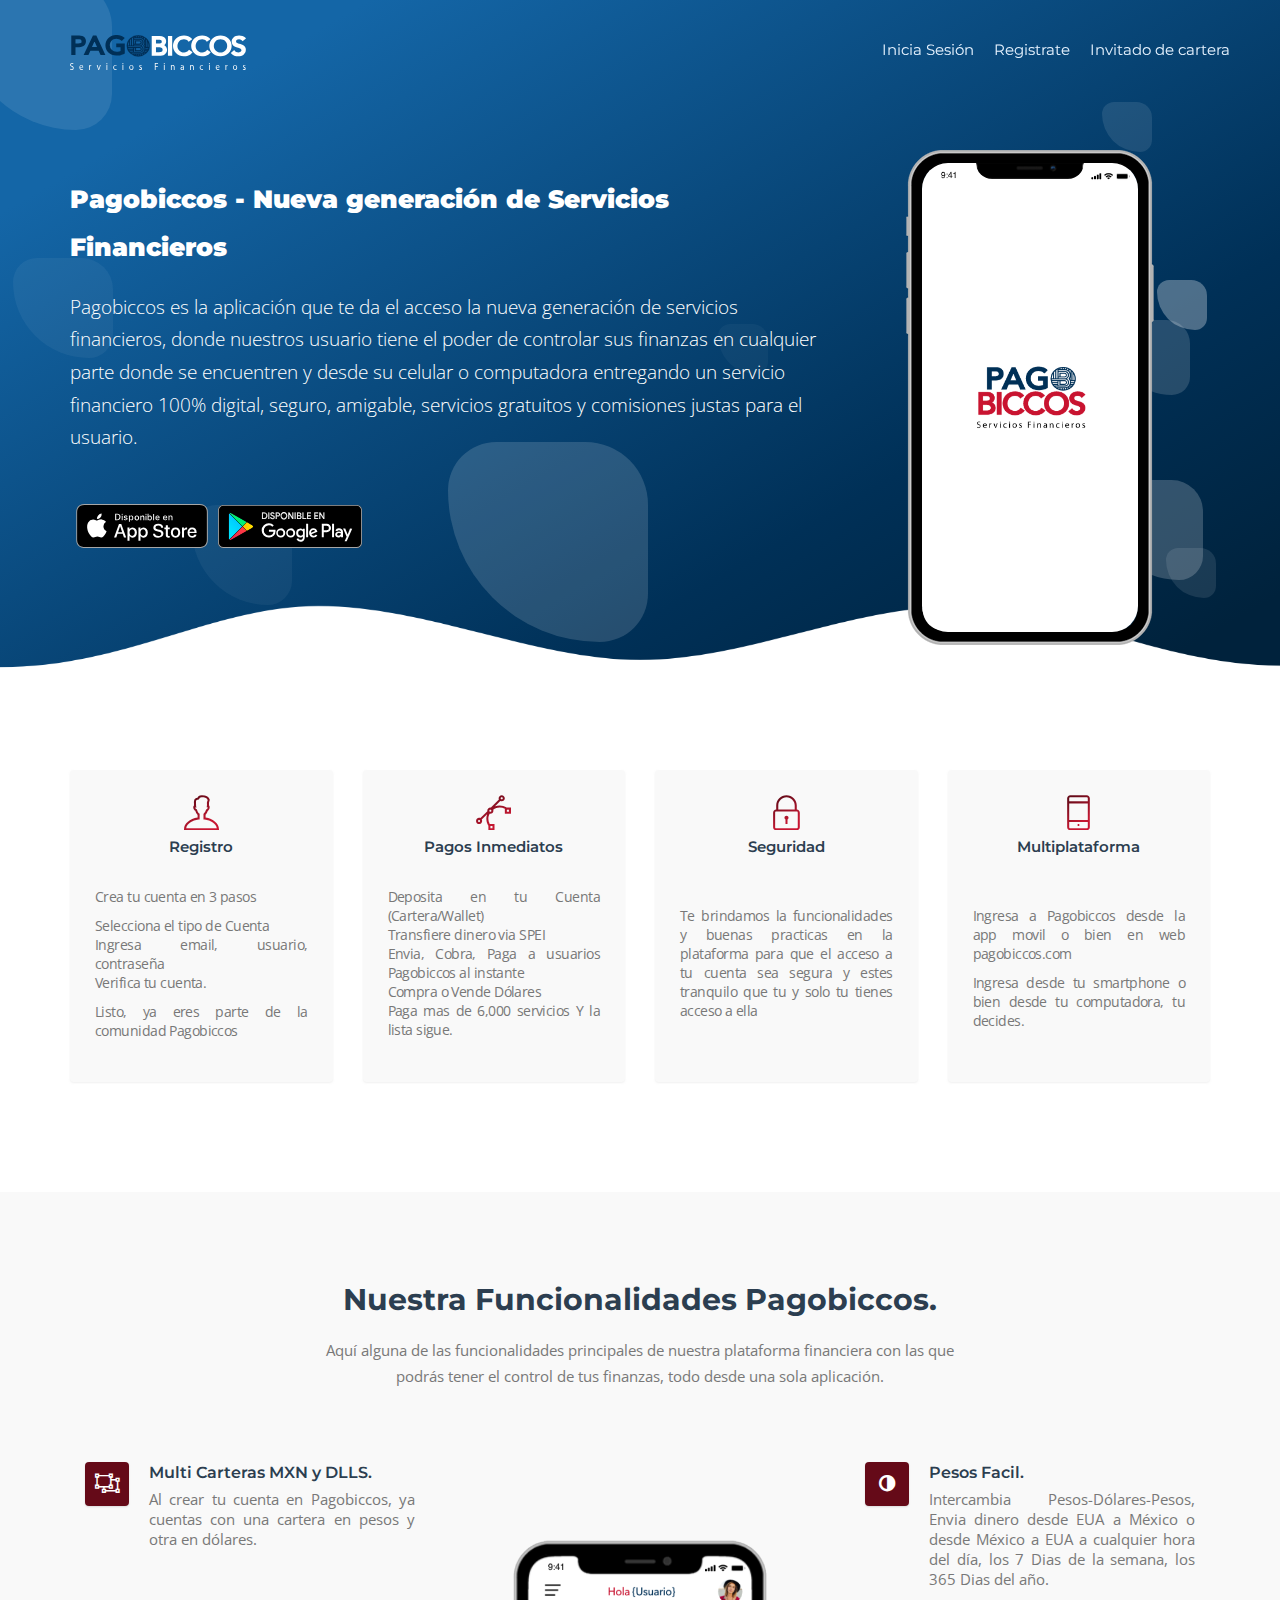
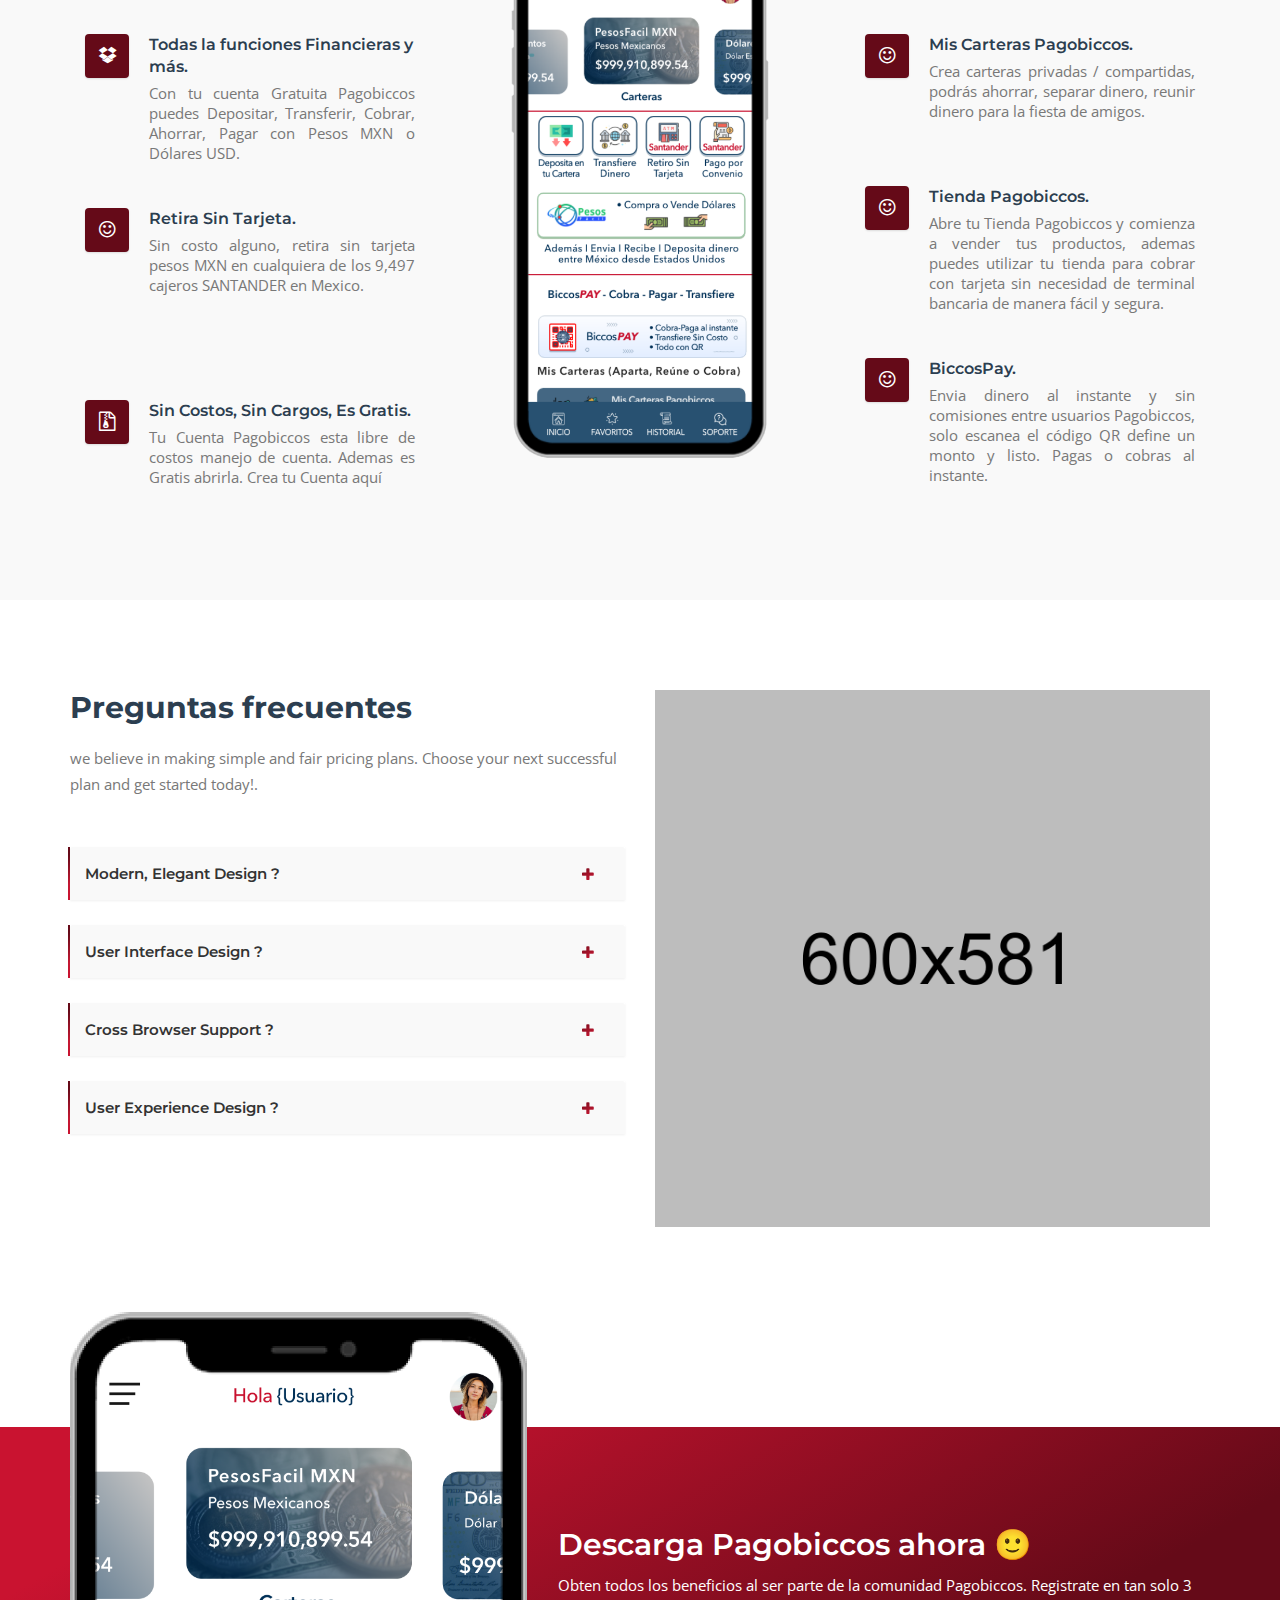
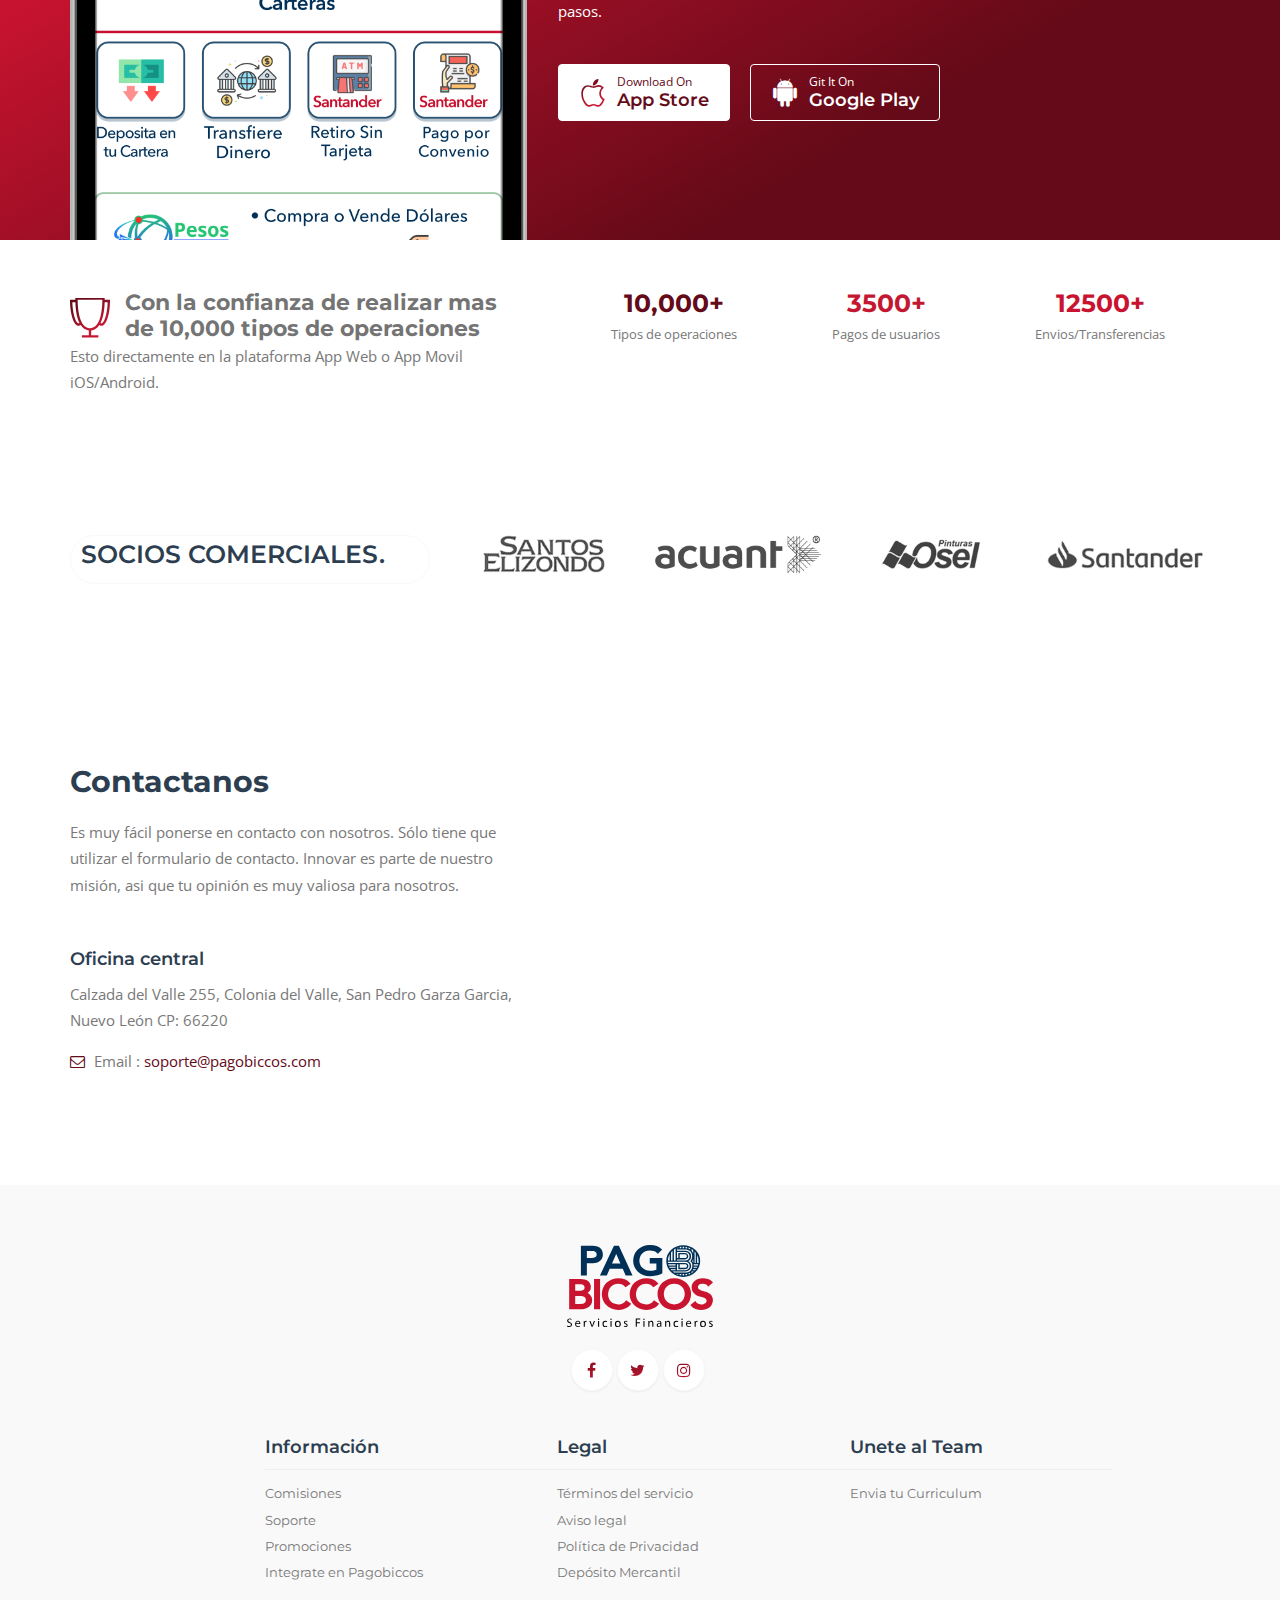
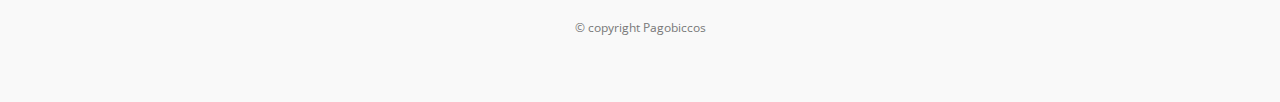
==== commit 963b671a: "Se eliminan los guiones" ====
--- a/index.html
+++ b/index.html
@@ -351,11 +351,11 @@
                                         Crea tu cuenta en 3 pasos
                                     </p>
                                     <p>
-                                        - Selecciona el tipo de Cuenta
+                                        Selecciona el tipo de Cuenta
                                         <br>
-                                        - Ingresa email, usuario, contraseña
+                                        Ingresa email, usuario, contraseña
                                         <br>
-                                        - Verifica tu cuenta.
+                                        Verifica tu cuenta.
                                     </p>
                                     <p>
                                         Listo, ya eres parte de la comunidad Pagobiccos
@@ -371,15 +371,15 @@
                                     <h6>Pagos Inmediatos</h6>
                                     <p>
                                         <br>
-                                        -Deposita en tu Cuenta (Cartera/Wallet)
+                                        Deposita en tu Cuenta (Cartera/Wallet)
                                         <br>
-                                        -Transfiere dinero via SPEI
+                                        Transfiere dinero via SPEI
                                         <br>
-                                        -Envia, Cobra, Paga a usuarios Pagobiccos al instante
+                                        Envia, Cobra, Paga a usuarios Pagobiccos al instante
                                         <br>
-                                        -Compra o Vende Dólares
+                                        Compra o Vende Dólares
                                         <br>
-                                        -Paga mas de 6,000 servicios Y la lista sigue.
+                                        Paga mas de 6,000 servicios Y la lista sigue.
                                     </p>
                                 </div>
                                 <div class="line"></div>
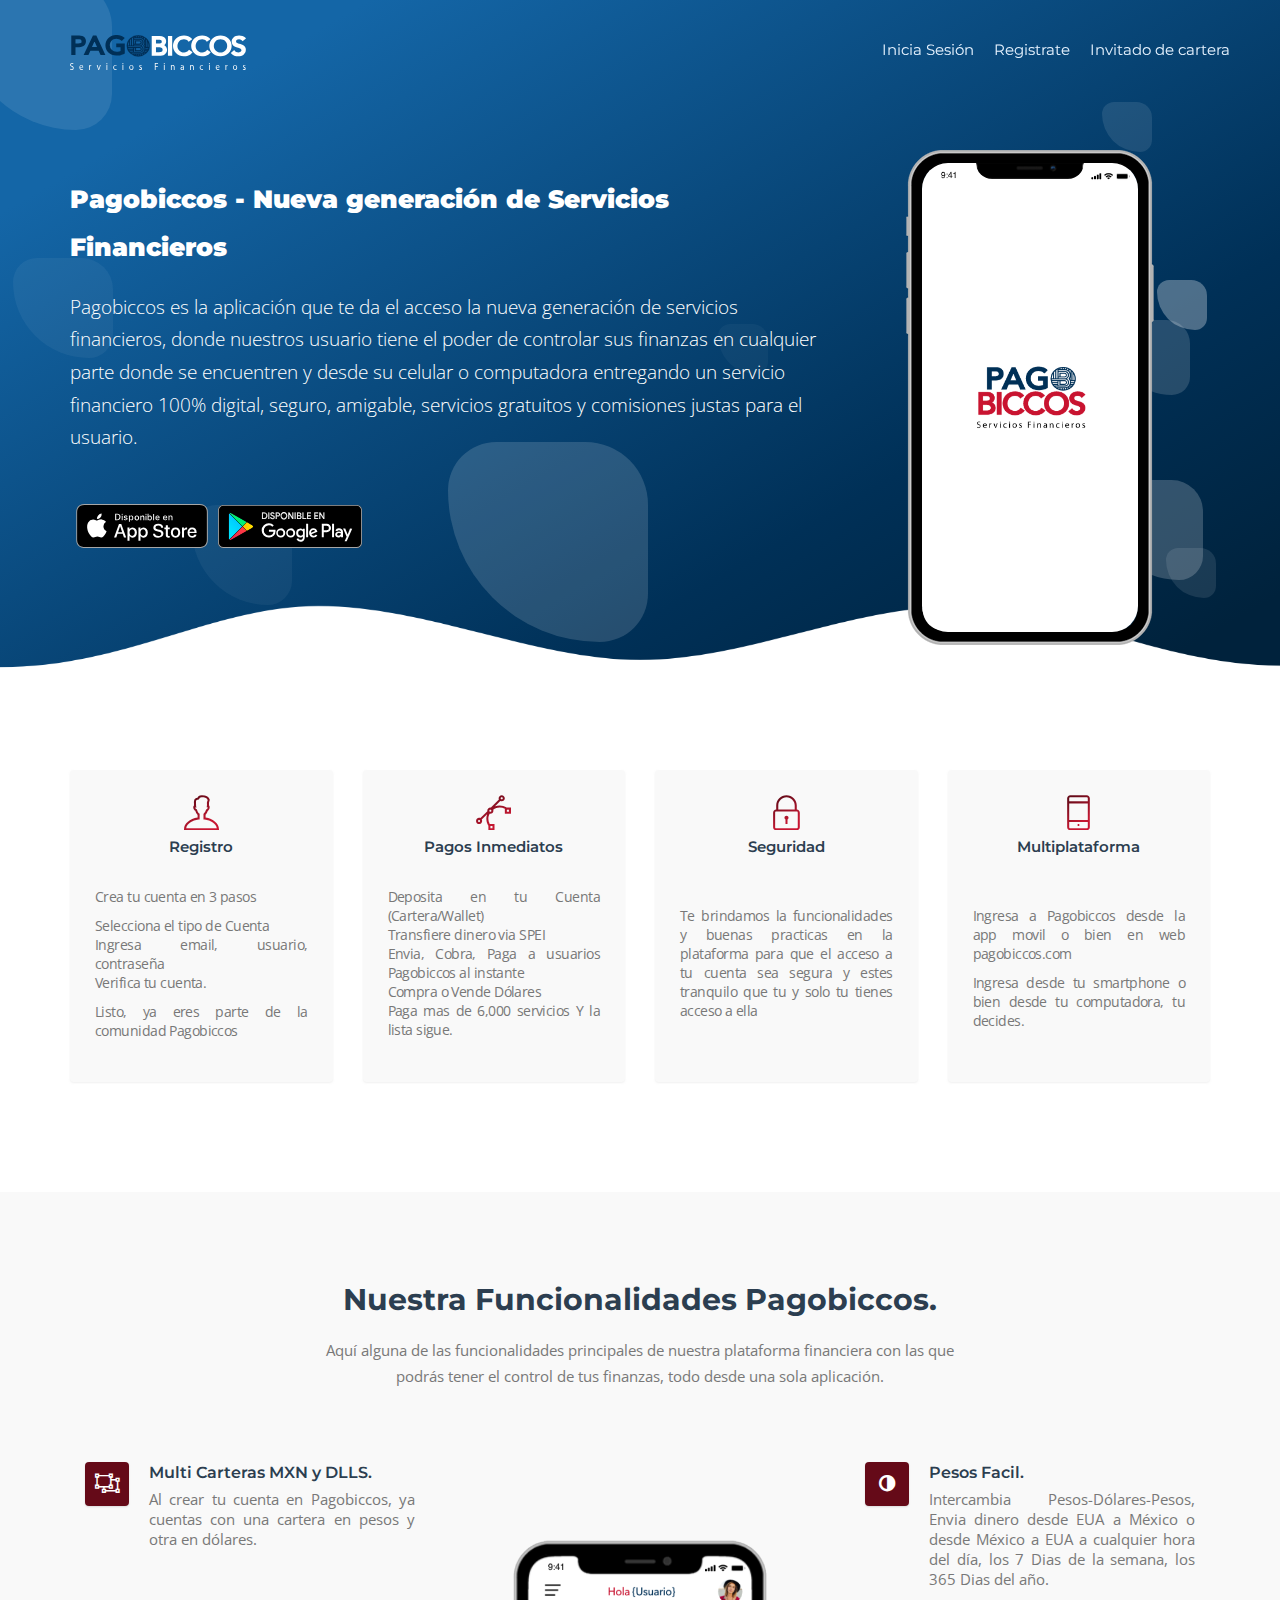
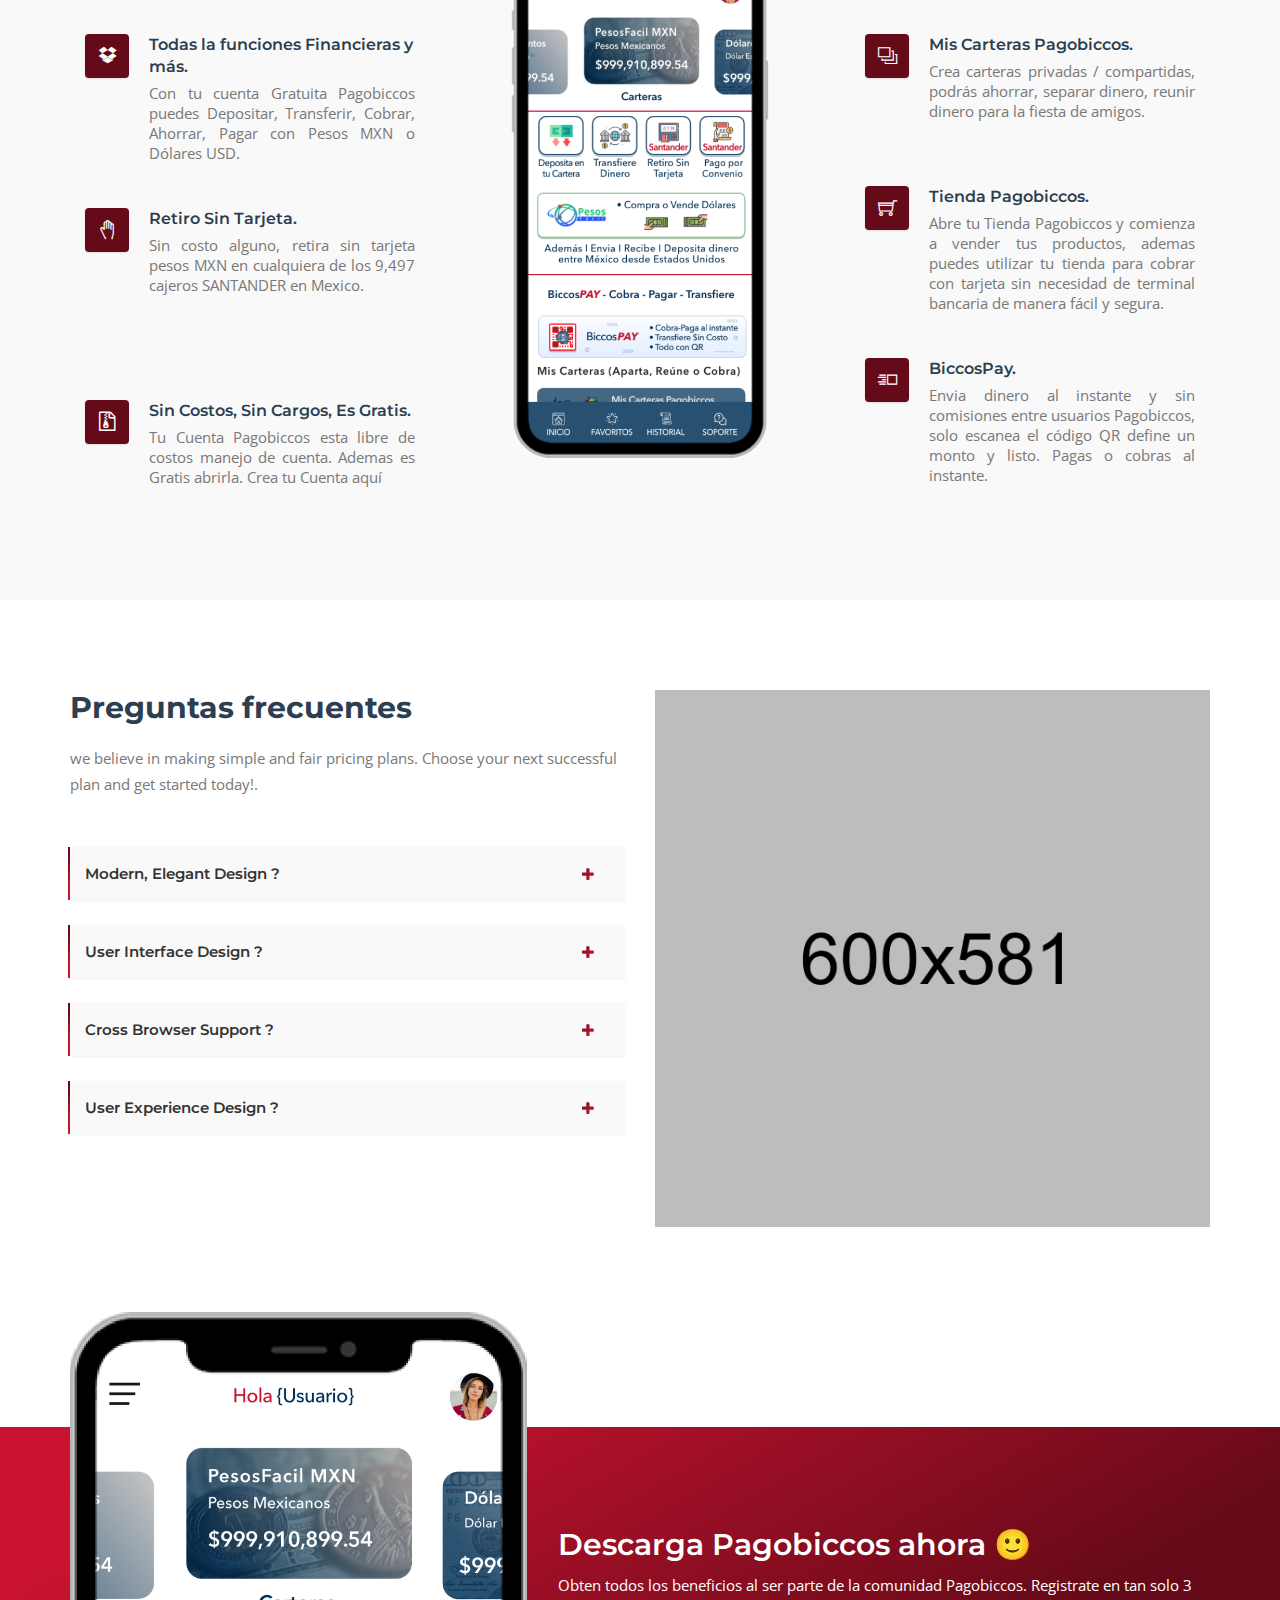
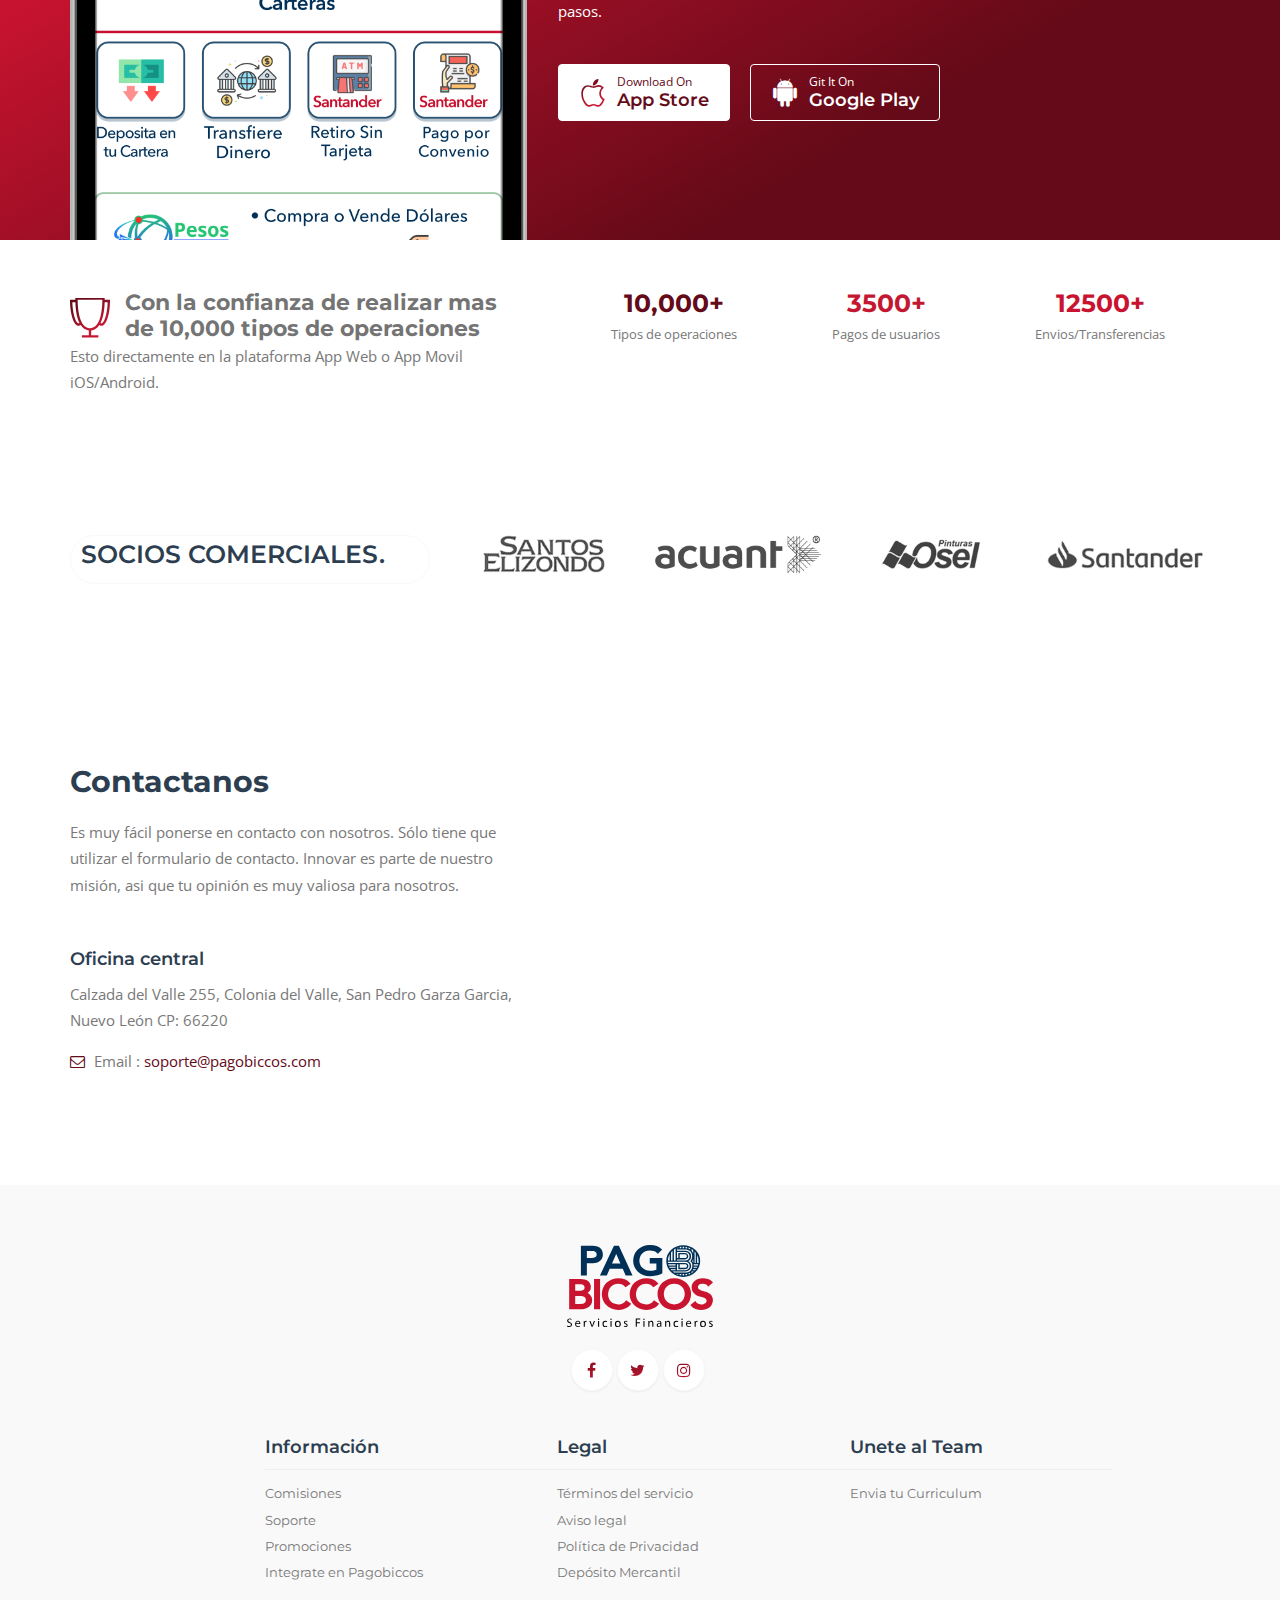
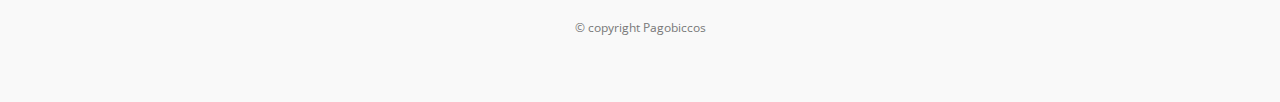
==== commit c3da9b3b: "Actualizacion de iconos" ====
--- a/index.html
+++ b/index.html
@@ -476,11 +476,11 @@
                         <div class="single-feature mb-5">
                             <div class="feature-icon">
                                 <div class="icon icon-shape bg-color white-text">
-                                    <i class="fa fa-smile-o"></i>
+                                    <i class="fa ti-hand-stop"></i>
                                 </div>
                             </div>
                             <div class="feature-content">
-                                <h5>Retira Sin Tarjeta.</h5>
+                                <h5>Retiro Sin Tarjeta.</h5>
                                 <p class="mb-0">
                                     Sin costo alguno, retira sin tarjeta pesos MXN en cualquiera de los 9,497 cajeros SANTANDER en Mexico.
                                     <br><br><br><br>
@@ -525,7 +525,7 @@
                         <div class="single-feature mb-5">
                             <div class="feature-icon">
                                 <div class="icon icon-shape bg-color white-text">
-                                    <i class="fa fa-smile-o"></i>
+                                    <i class="fa ti-layers-alt"></i>
                                 </div>
                             </div>
                             <div class="feature-content">
@@ -541,7 +541,7 @@
                         <div class="single-feature mb-5">
                             <div class="feature-icon">
                                 <div class="icon icon-shape bg-color white-text">
-                                    <i class="fa fa-smile-o"></i>
+                                    <i class="fa ti-shopping-cart"></i>
                                 </div>
                             </div>
                             <div class="feature-content">
@@ -554,7 +554,7 @@
                         <div class="single-feature mb-5">
                             <div class="feature-icon">
                                 <div class="icon icon-shape bg-color white-text">
-                                    <i class="fa fa-smile-o"></i>
+                                    <i class="fa ti-layout-media-right"></i>
                                 </div>
                             </div>
                             <div class="feature-content">
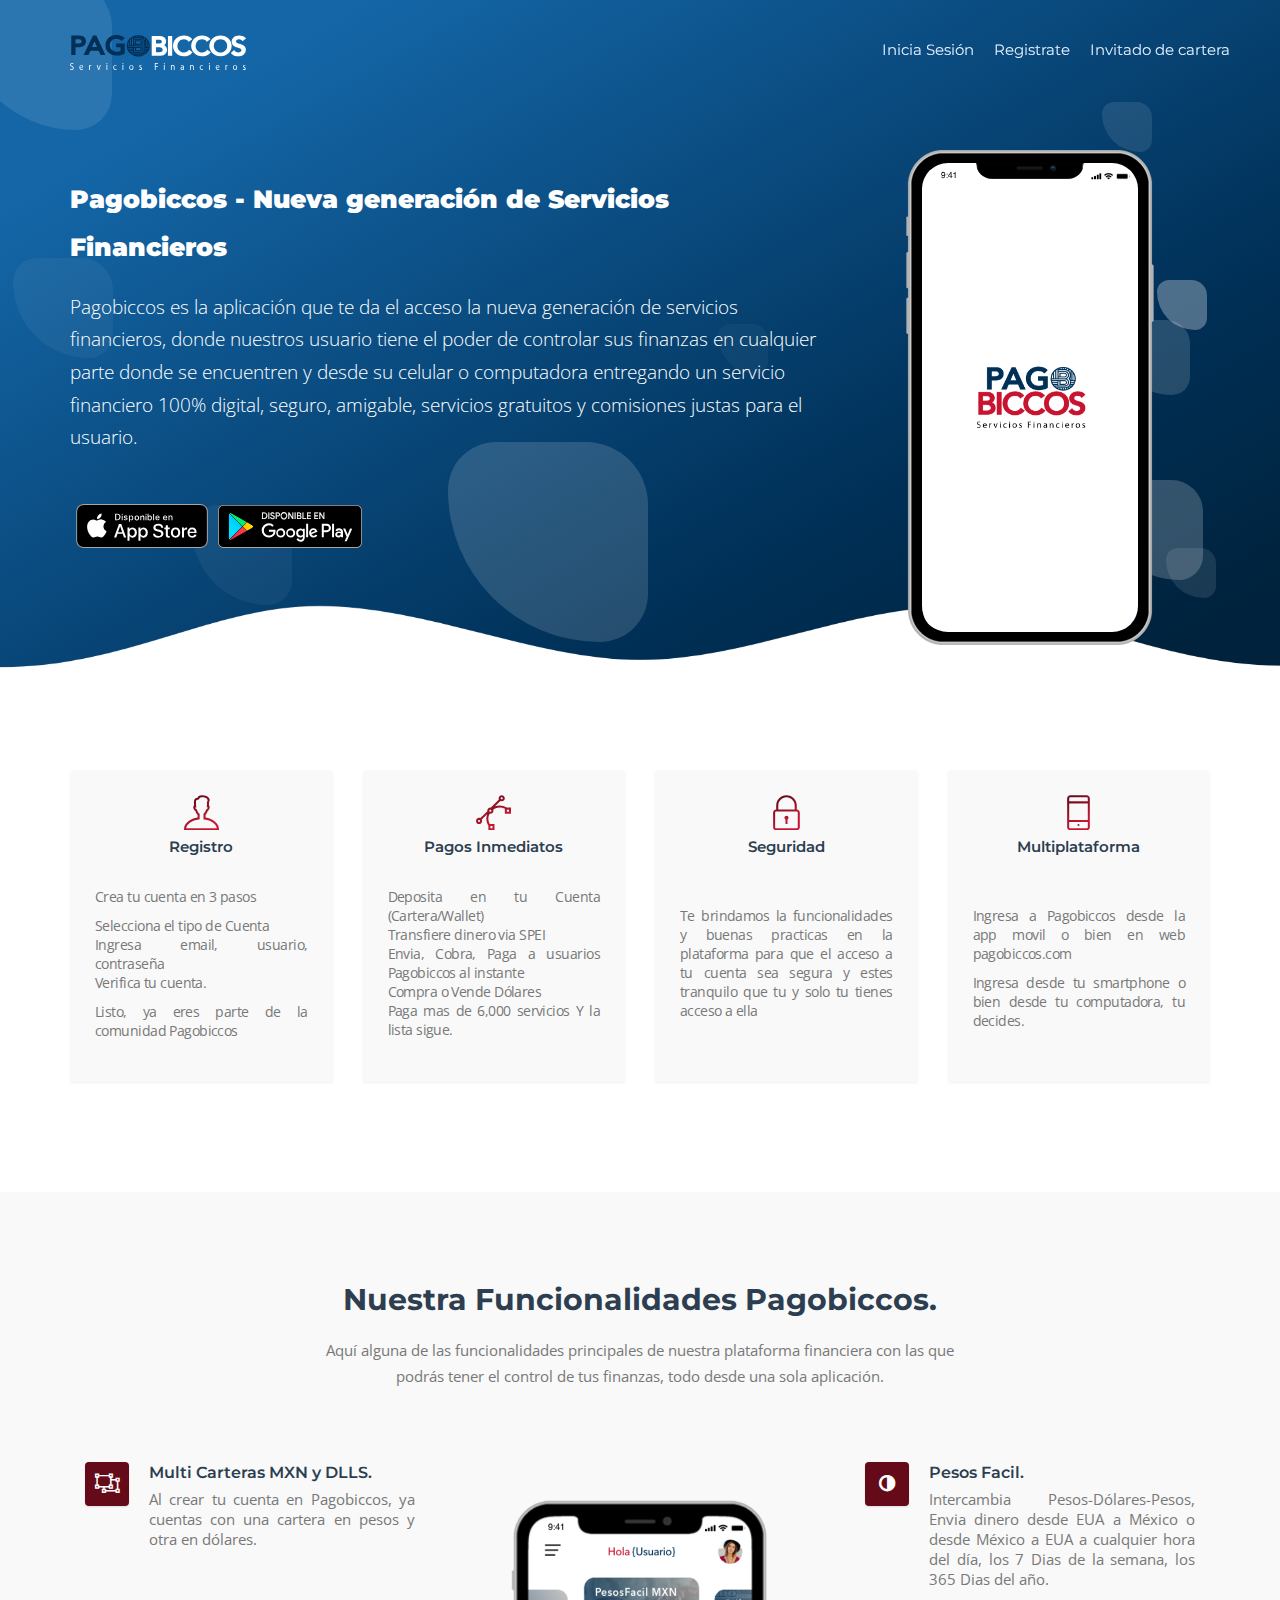
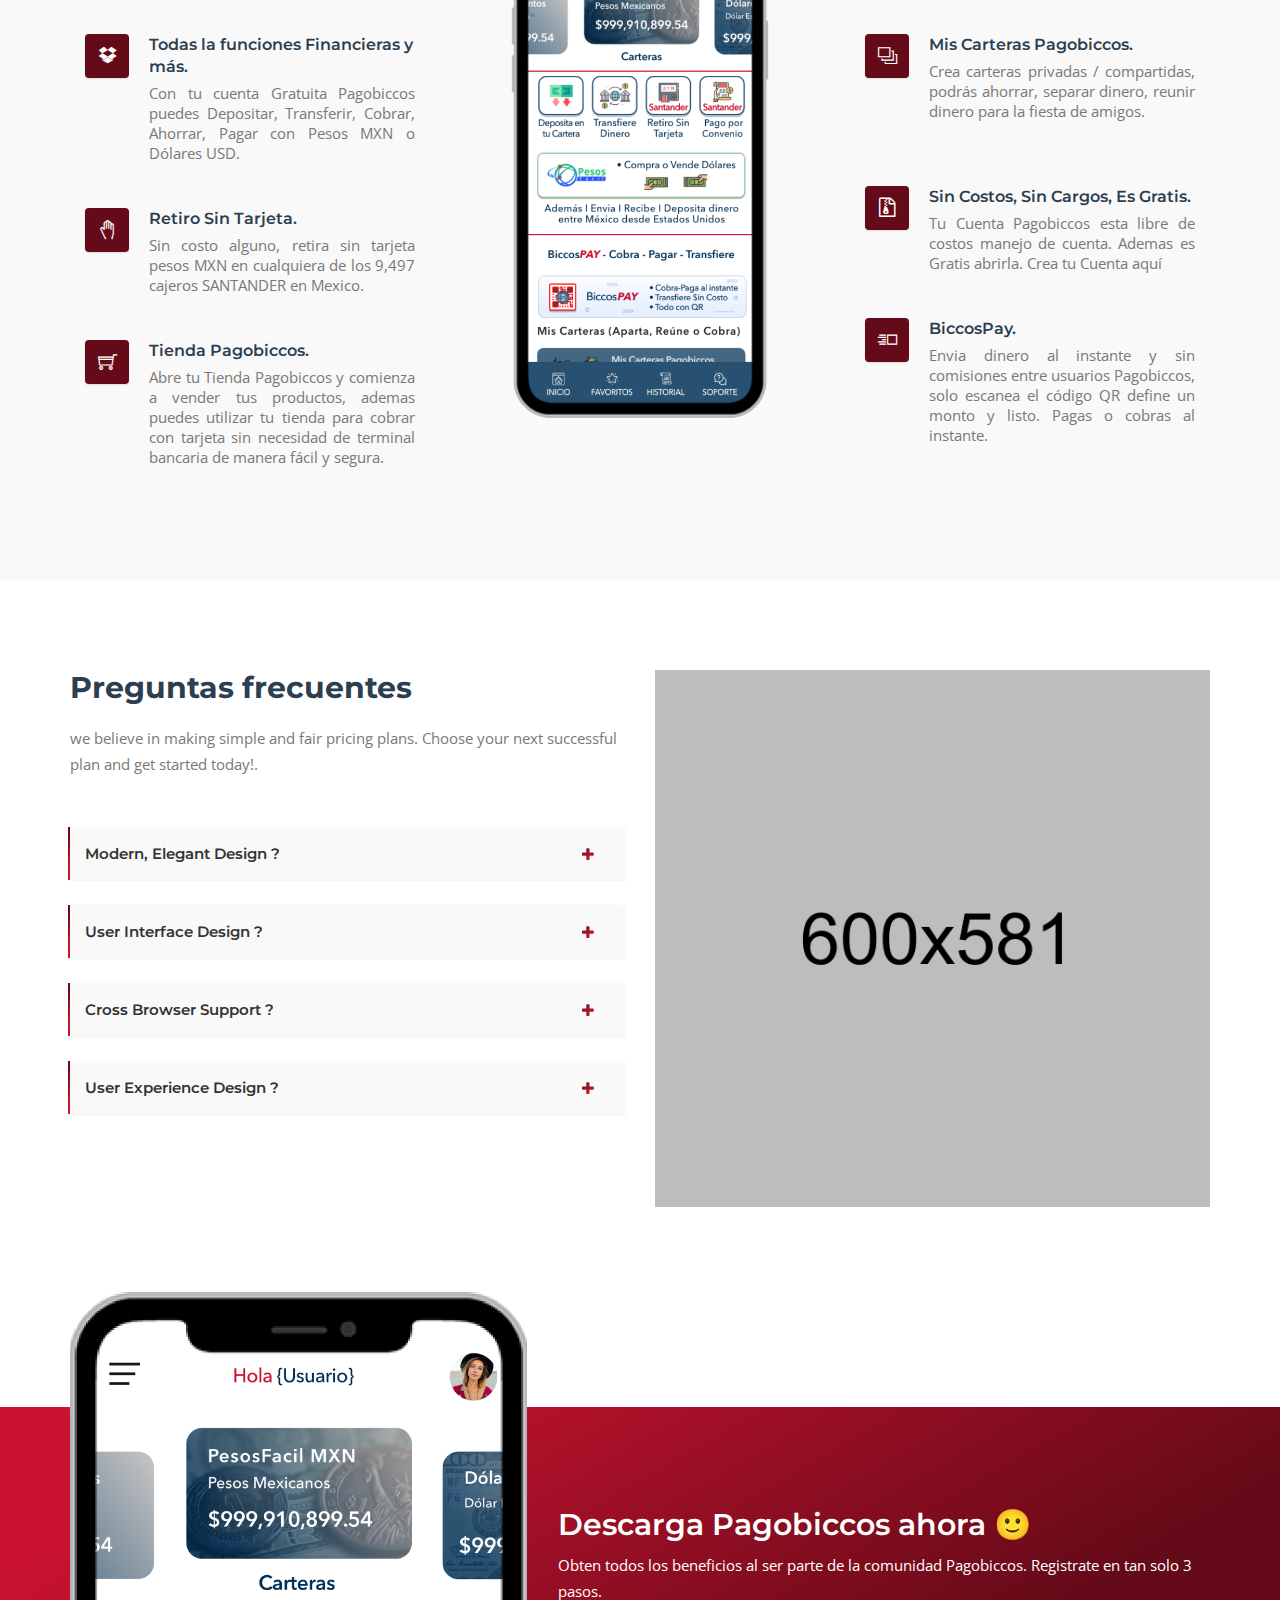
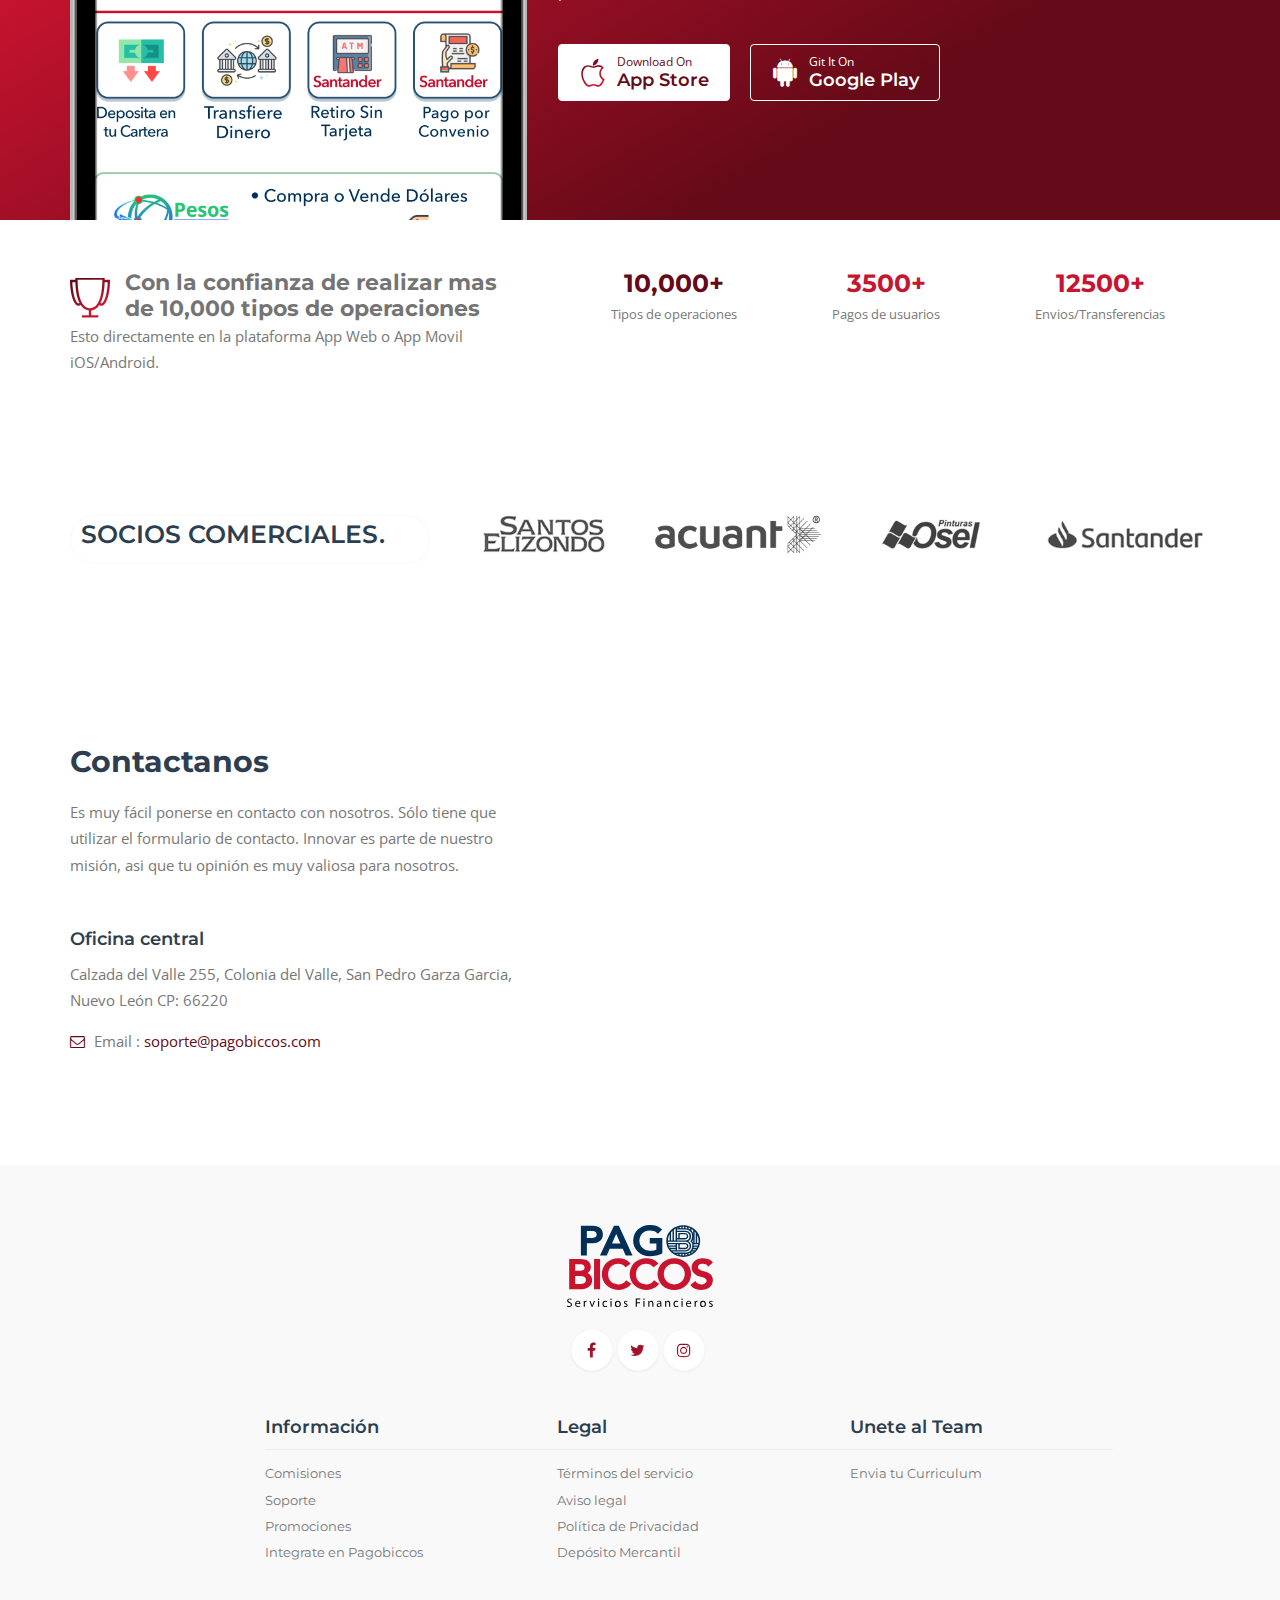
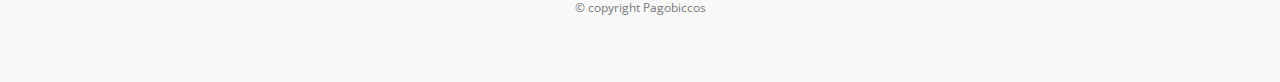
==== commit dfe83554: "Se cambia el padding del mobile" ====
--- a/index.html
+++ b/index.html
@@ -483,7 +483,56 @@
                                 <h5>Retiro Sin Tarjeta.</h5>
                                 <p class="mb-0">
                                     Sin costo alguno, retira sin tarjeta pesos MXN en cualquiera de los 9,497 cajeros SANTANDER en Mexico.
-                                    <br><br><br><br>
+                                    <br>
+                                </p>
+                            </div>
+                        </div>
+                        <!--feature single end-->
+                        <!--feature single start-->
+                        <div class="single-feature mb-5">
+                            <div class="feature-icon">
+                                <div class="icon icon-shape bg-color white-text">
+                                    <i class="fa ti-shopping-cart"></i>
+                                </div>
+                            </div>
+                            <div class="feature-content">
+                                <h5>Tienda Pagobiccos.</h5>
+                                <p class="mb-0">Abre tu Tienda Pagobiccos y comienza a vender tus productos, ademas puedes utilizar tu tienda para cobrar con tarjeta sin necesidad de terminal bancaria de manera fácil y segura.</p>
+                            </div>
+                        </div>
+                        <!--feature single end-->
+                    </div>
+                    <div class="col-md-4 hidden-sm hidden-xs">
+                        <div class="feature-image">
+                            <img src="img/landing-theme/feature-image-1.png" class="pos-hcenter img-responsive" alt="">
+                        </div>
+                    </div>
+                    <div class="col-md-4 col-sm-6">
+                        <!--feature single start-->
+                        <div class="single-feature mb-5">
+                            <div class="feature-icon">
+                                <div class="icon icon-shape bg-color white-text">
+                                    <i class="fa fa-adjust"></i>
+                                </div>
+                            </div>
+                            <div class="feature-content">
+                                <h5>Pesos Facil.</h5>
+                                <p class="mb-0">Intercambia Pesos-Dólares-Pesos, Envia dinero desde EUA a México o desde México a EUA a cualquier hora del día, los 7 Dias de la semana, los 365 Dias del año.</p>
+                            </div>
+                        </div>
+                        <!--feature single end-->
+                        <!--feature single start-->
+                        <div class="single-feature mb-5">
+                            <div class="feature-icon">
+                                <div class="icon icon-shape bg-color white-text">
+                                    <i class="fa ti-layers-alt"></i>
+                                </div>
+                            </div>
+                            <div class="feature-content">
+                                <h5>Mis Carteras Pagobiccos.</h5>
+                                <p class="mb-0">
+                                    Crea carteras privadas / compartidas, podrás ahorrar, separar dinero, reunir dinero para la fiesta de amigos.
+                                    <br><br>
                                 </p>
                             </div>
                         </div>
@@ -498,55 +547,6 @@
                             <div class="feature-content">
                                 <h5>Sin Costos, Sin Cargos, Es Gratis.</h5>
                                 <p class="mb-0">Tu Cuenta Pagobiccos esta libre de costos manejo de cuenta. Ademas es Gratis abrirla. Crea tu Cuenta aquí</p>
-                            </div>
-                        </div>
-                        <!--feature single end-->
-                    </div>
-                    <div class="col-md-4 hidden-sm hidden-xs">
-                        <div class="feature-image">
-                            <img src="img/landing-theme/feature-image-1.png" class="pos-hcenter img-responsive" alt="">
-                        </div>
-                    </div>
-                    <div class="col-md-4 col-sm-6">
-                        <!--feature single start-->
-                        <div class="single-feature mb-5">
-                            <div class="feature-icon">
-                                <div class="icon icon-shape bg-color white-text">
-                                    <i class="fa fa-adjust"></i>
-                                </div>
-                            </div>
-                            <div class="feature-content">
-                                <h5>Pesos Facil.</h5>
-                                <p class="mb-0">Intercambia Pesos-Dólares-Pesos, Envia dinero desde EUA a México o desde México a EUA a cualquier hora del día, los 7 Dias de la semana, los 365 Dias del año.</p>
-                            </div>
-                        </div>
-                        <!--feature single end-->
-                        <!--feature single start-->
-                        <div class="single-feature mb-5">
-                            <div class="feature-icon">
-                                <div class="icon icon-shape bg-color white-text">
-                                    <i class="fa ti-layers-alt"></i>
-                                </div>
-                            </div>
-                            <div class="feature-content">
-                                <h5>Mis Carteras Pagobiccos.</h5>
-                                <p class="mb-0">
-                                    Crea carteras privadas / compartidas, podrás ahorrar, separar dinero, reunir dinero para la fiesta de amigos.
-                                    <br><br>
-                                </p>
-                            </div>
-                        </div>
-                        <!--feature single end-->
-                        <!--feature single start-->
-                        <div class="single-feature mb-5">
-                            <div class="feature-icon">
-                                <div class="icon icon-shape bg-color white-text">
-                                    <i class="fa ti-shopping-cart"></i>
-                                </div>
-                            </div>
-                            <div class="feature-content">
-                                <h5>Tienda Pagobiccos.</h5>
-                                <p class="mb-0">Abre tu Tienda Pagobiccos y comienza a vender tus productos, ademas puedes utilizar tu tienda para cobrar con tarjeta sin necesidad de terminal bancaria de manera fácil y segura.</p>
                             </div>
                         </div>
                         <!--feature single end-->
--- a/css/landing-theme/style.css
+++ b/css/landing-theme/style.css
@@ -2689,7 +2689,7 @@
 }
 
 .feature-image {
-    padding-top: 100px;
+    padding-top: 60px;
 }
 
 .single-feature:hover .icon{
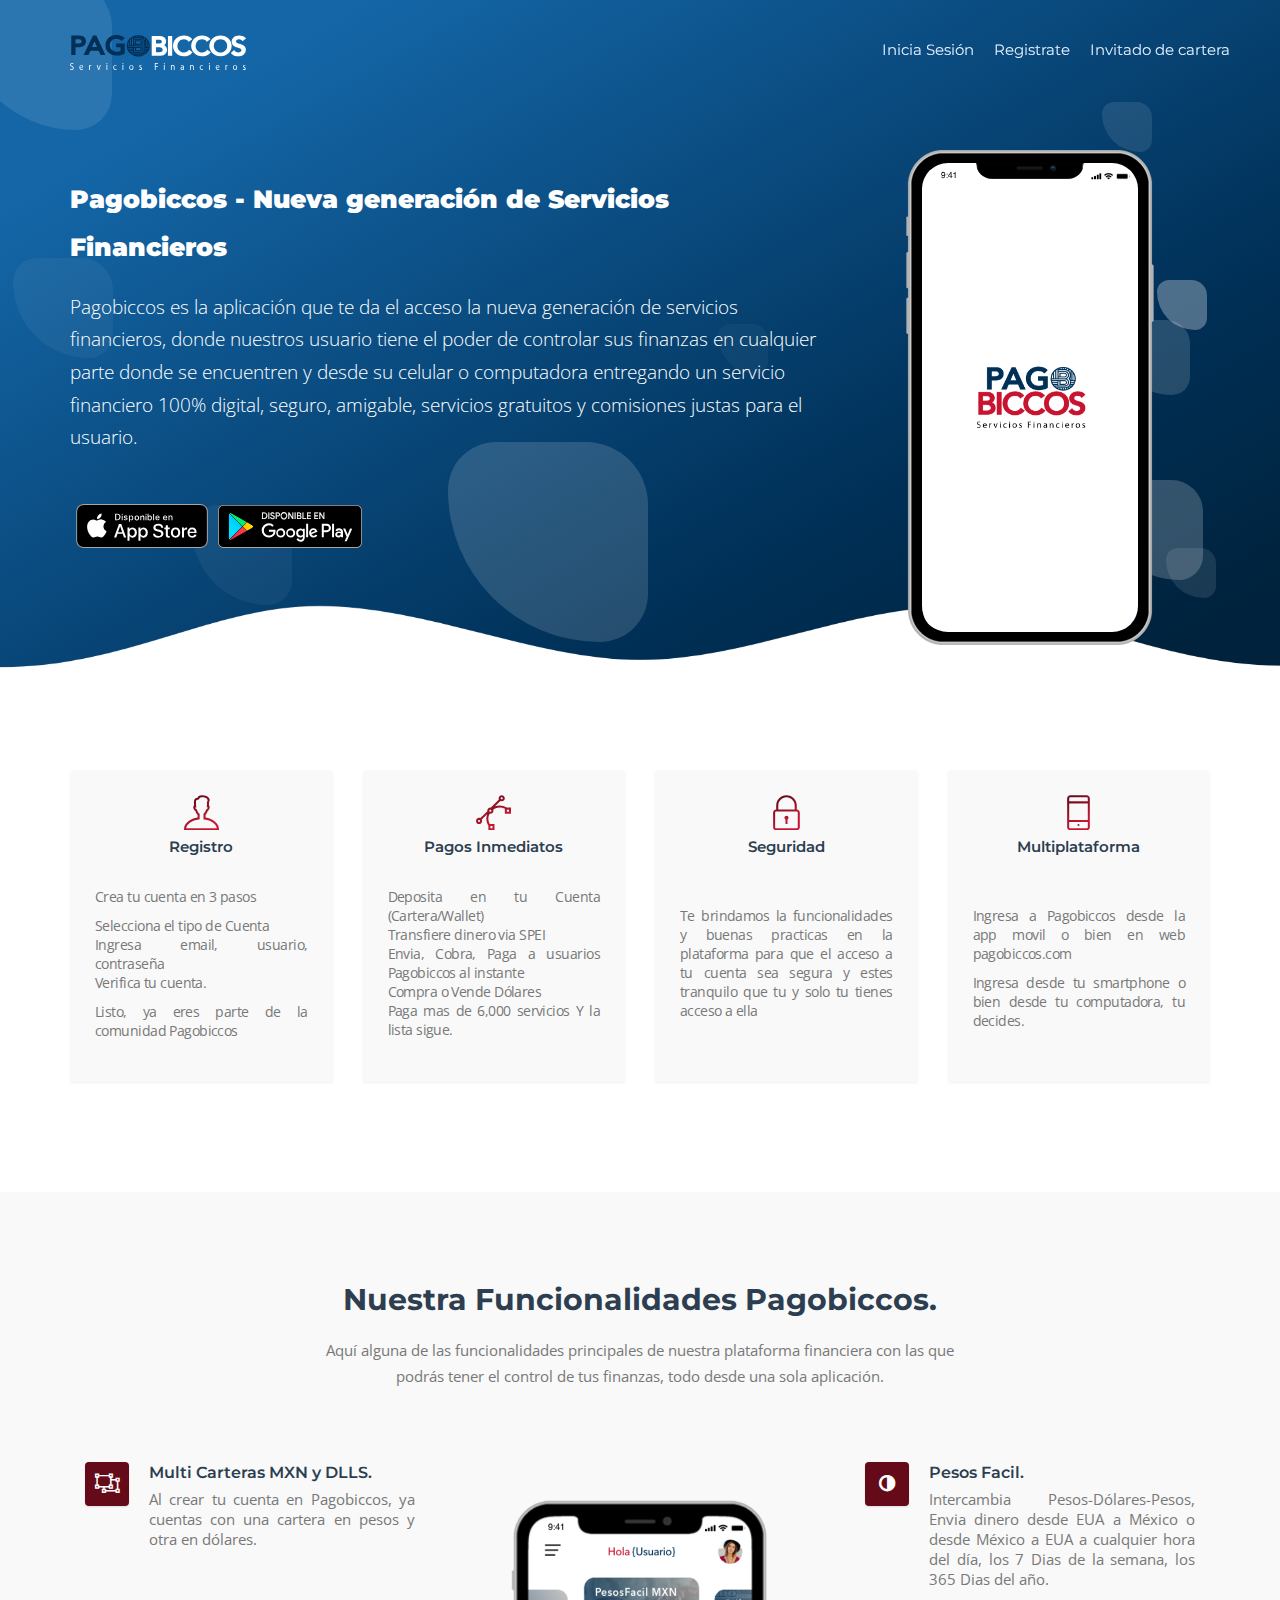
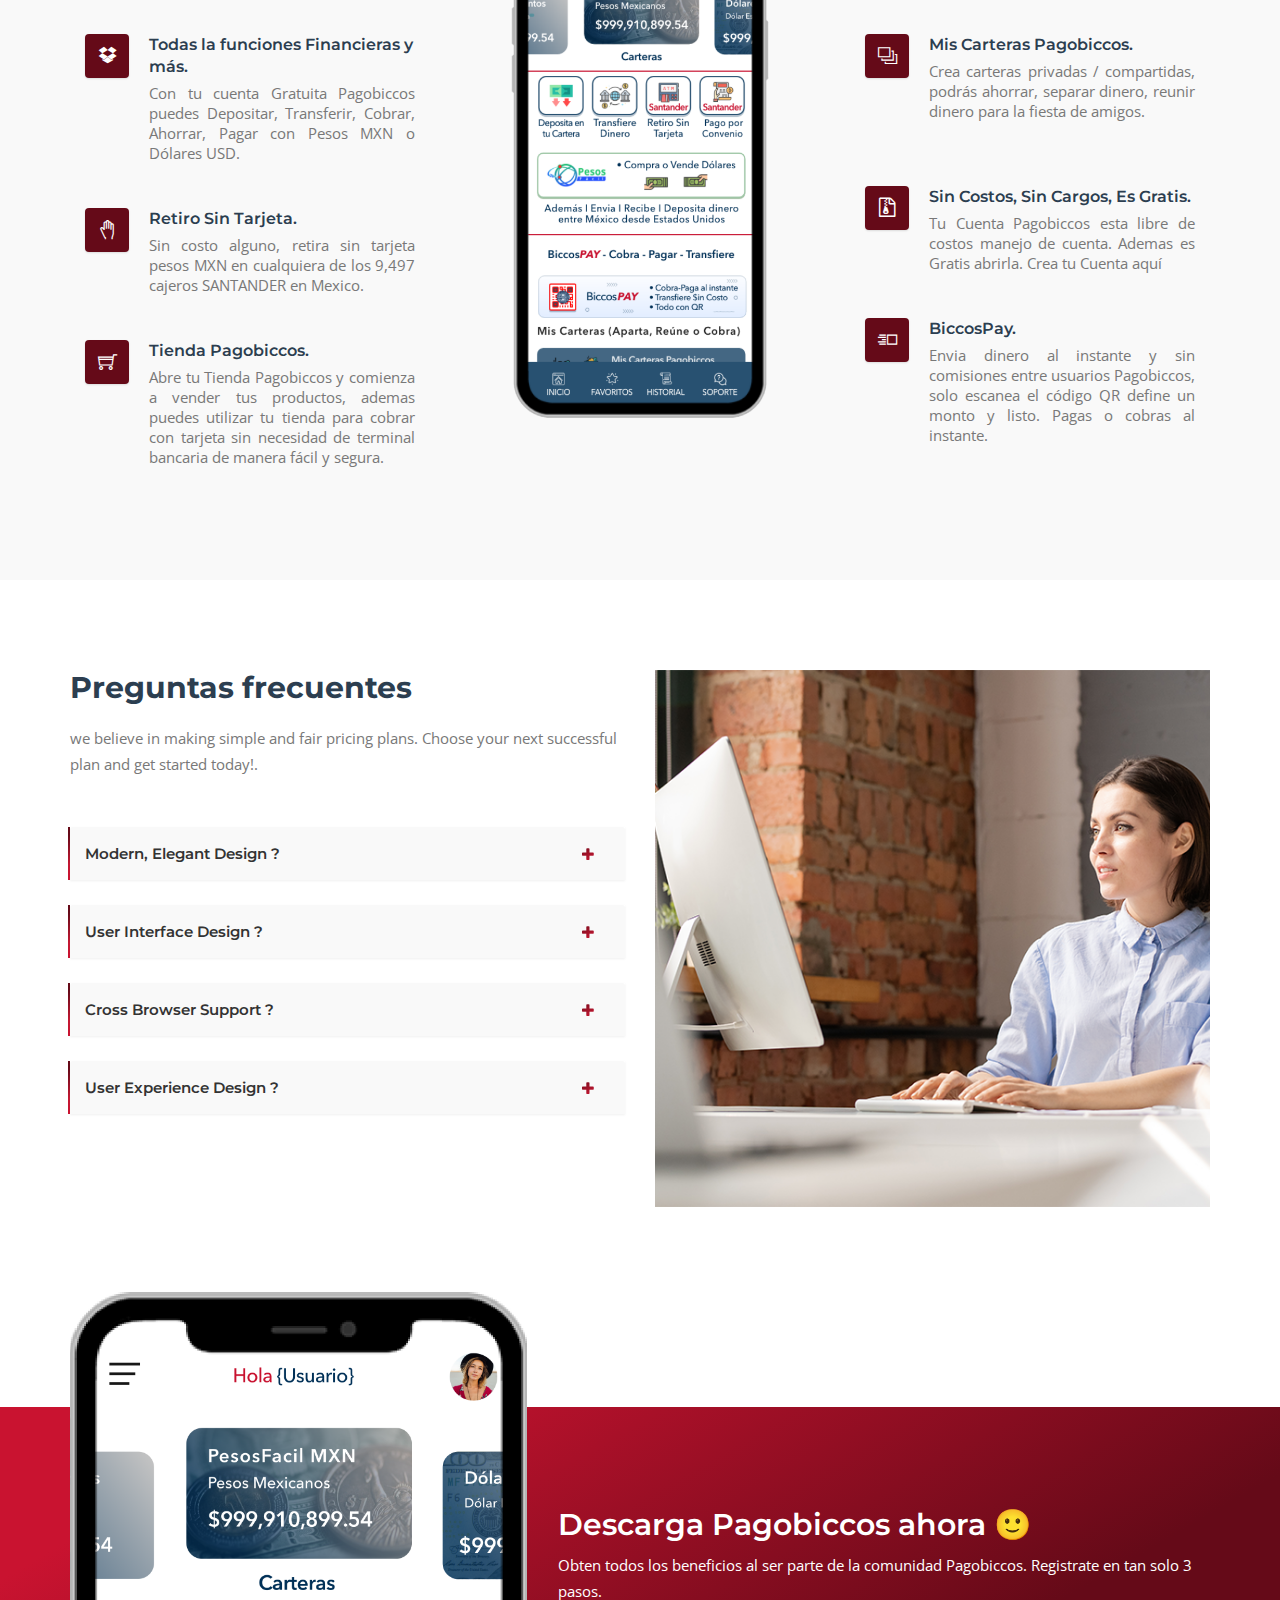
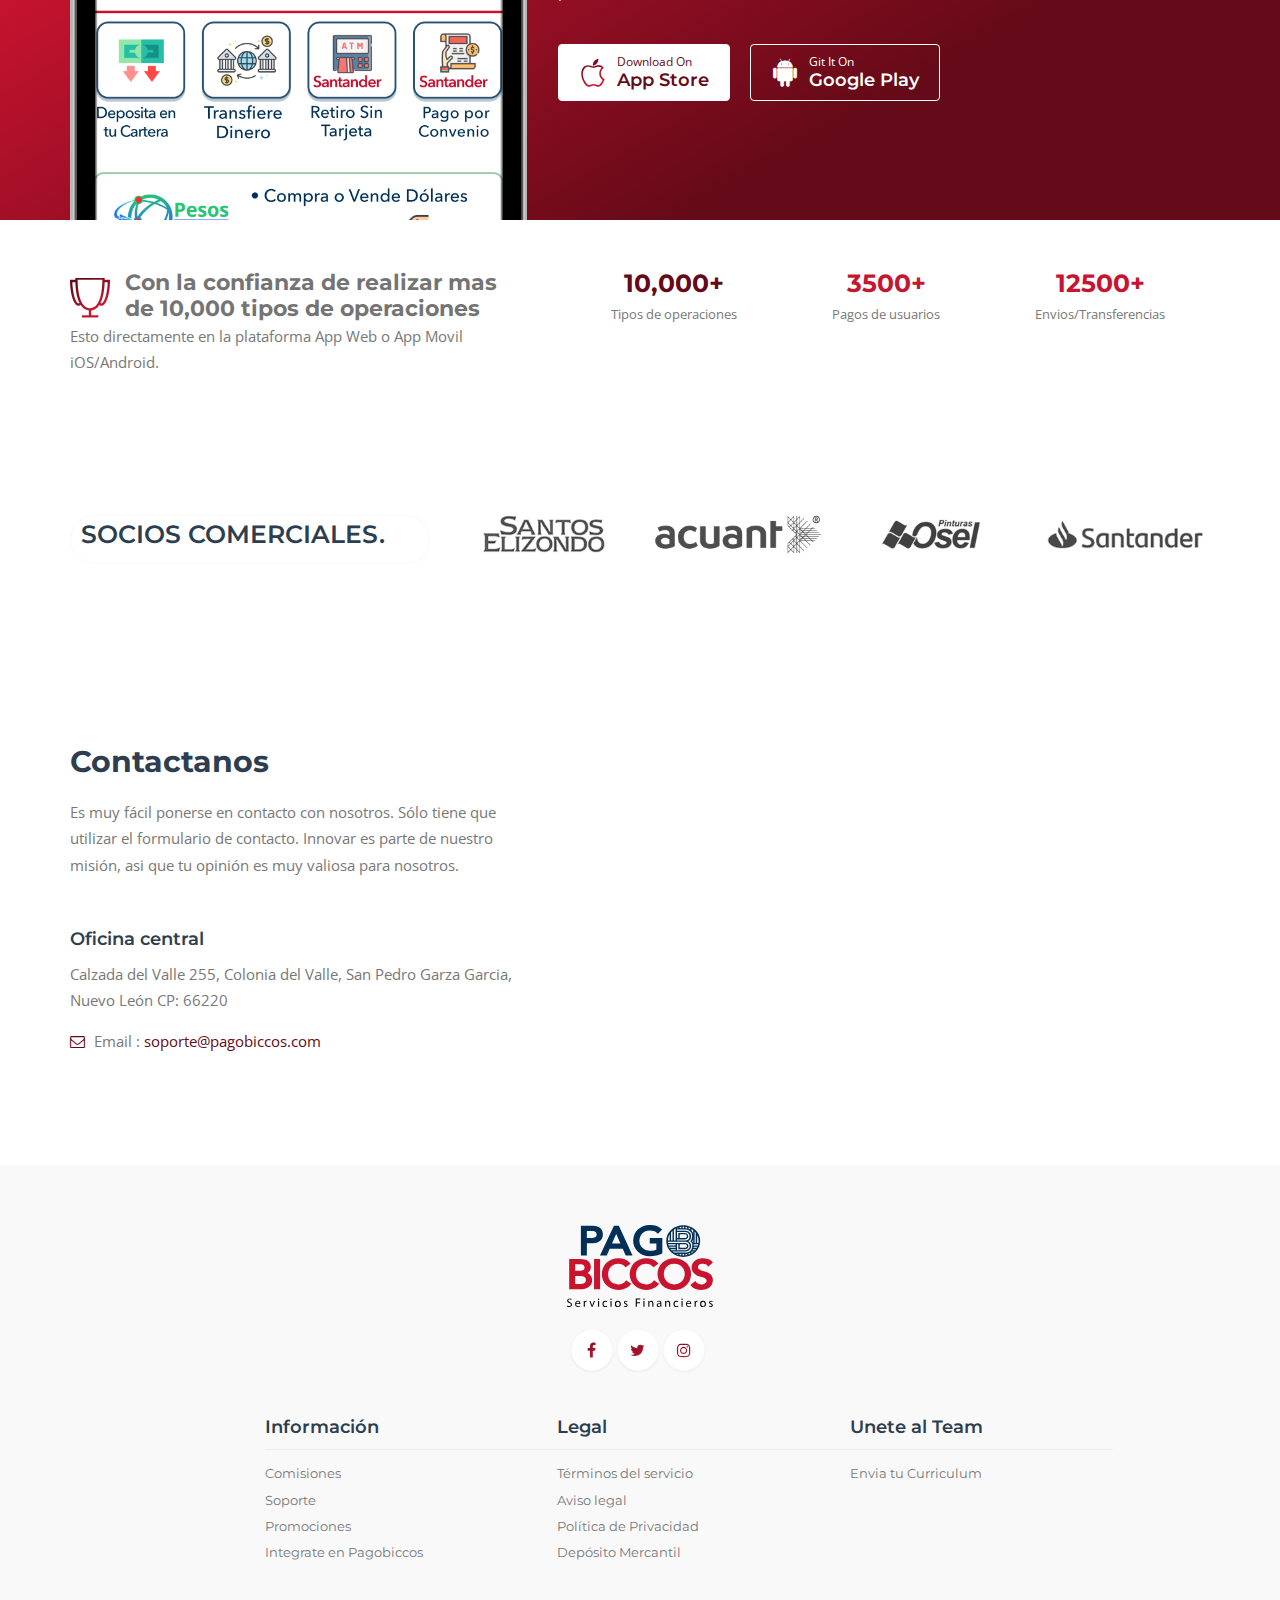
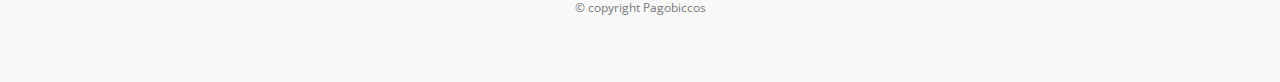
==== commit 7b32c214: "Cambio en las imagenes de preguntas frecuentes" ====
--- a/index.html
+++ b/index.html
@@ -674,7 +674,7 @@
                         </div>
                         <div class="col-md-6">
                             <div class="faq-img">
-                                <img src="img/landing-theme/faq-right.png" class="img-responsive" alt="faq image">
+                                <img src="img/landing-theme/faq-right_1.png" class="img-responsive" alt="faq image">
                             </div>
                         </div>
                     </div>
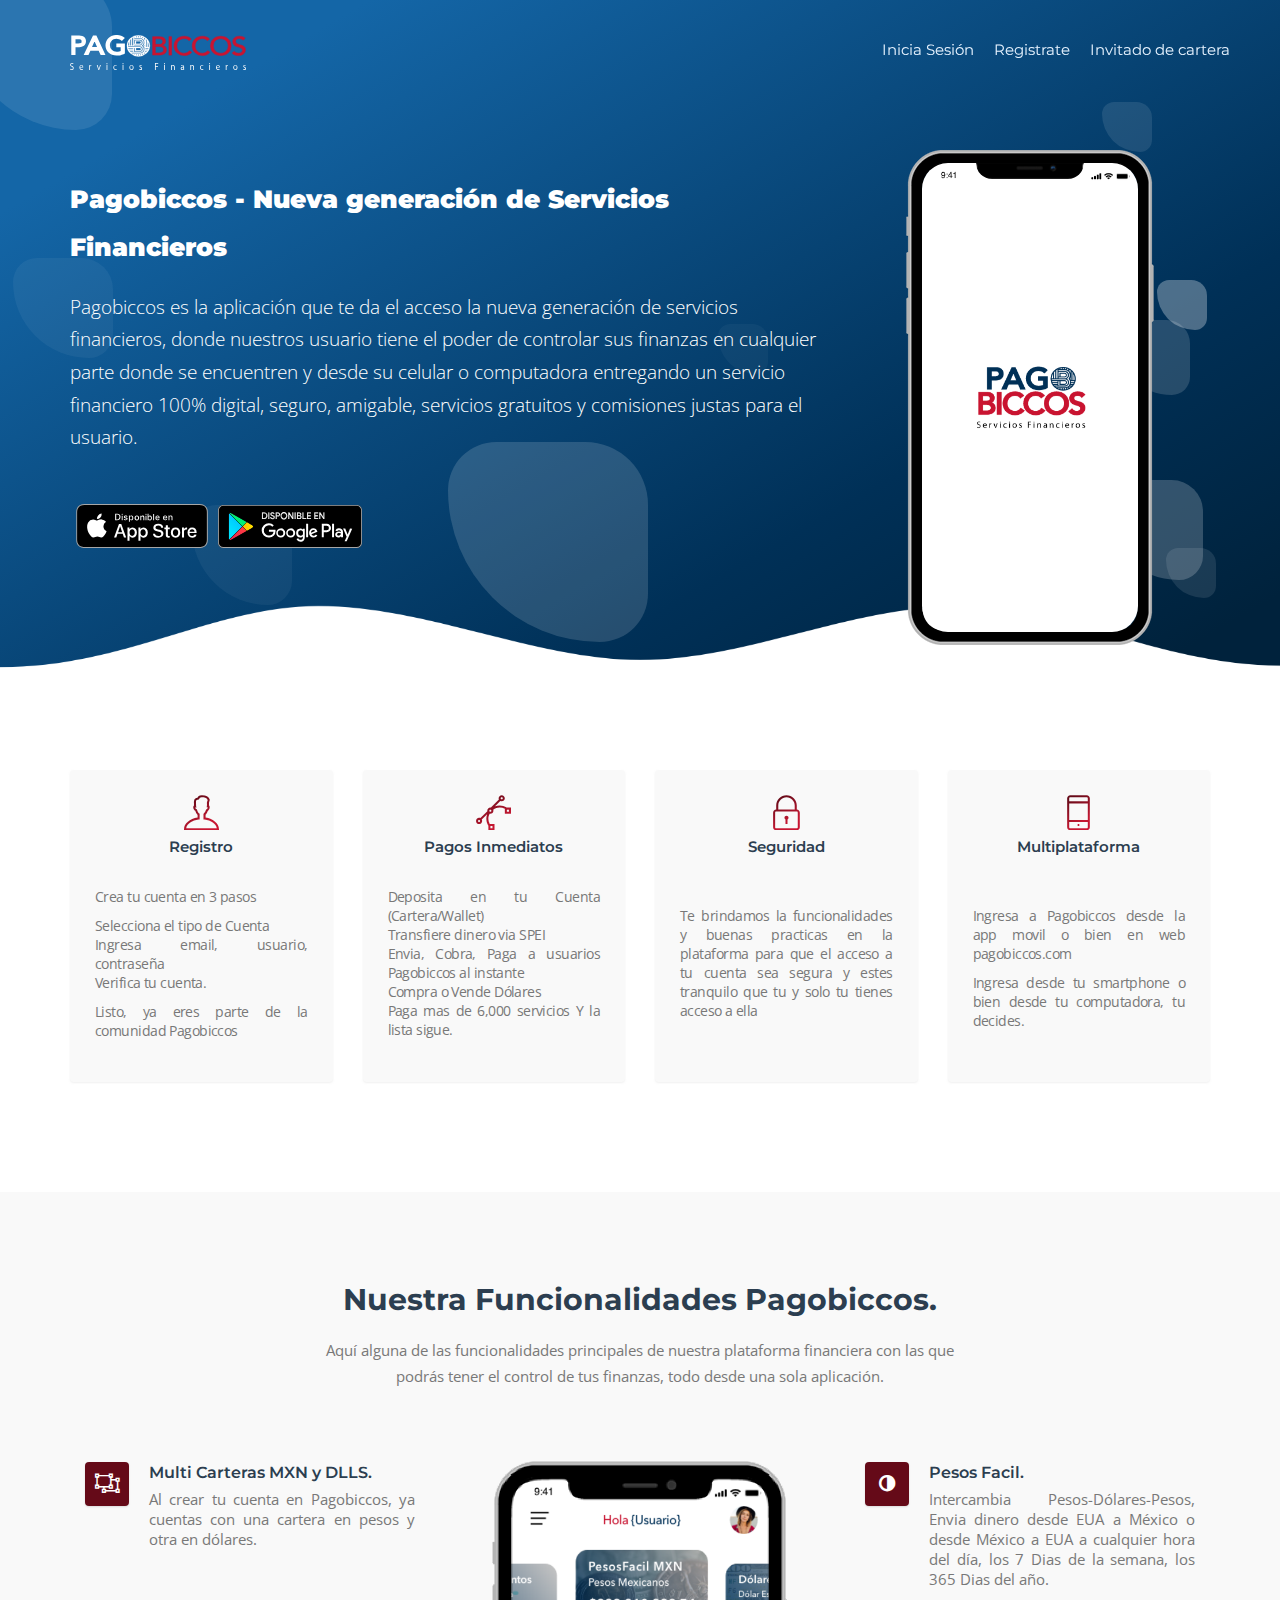
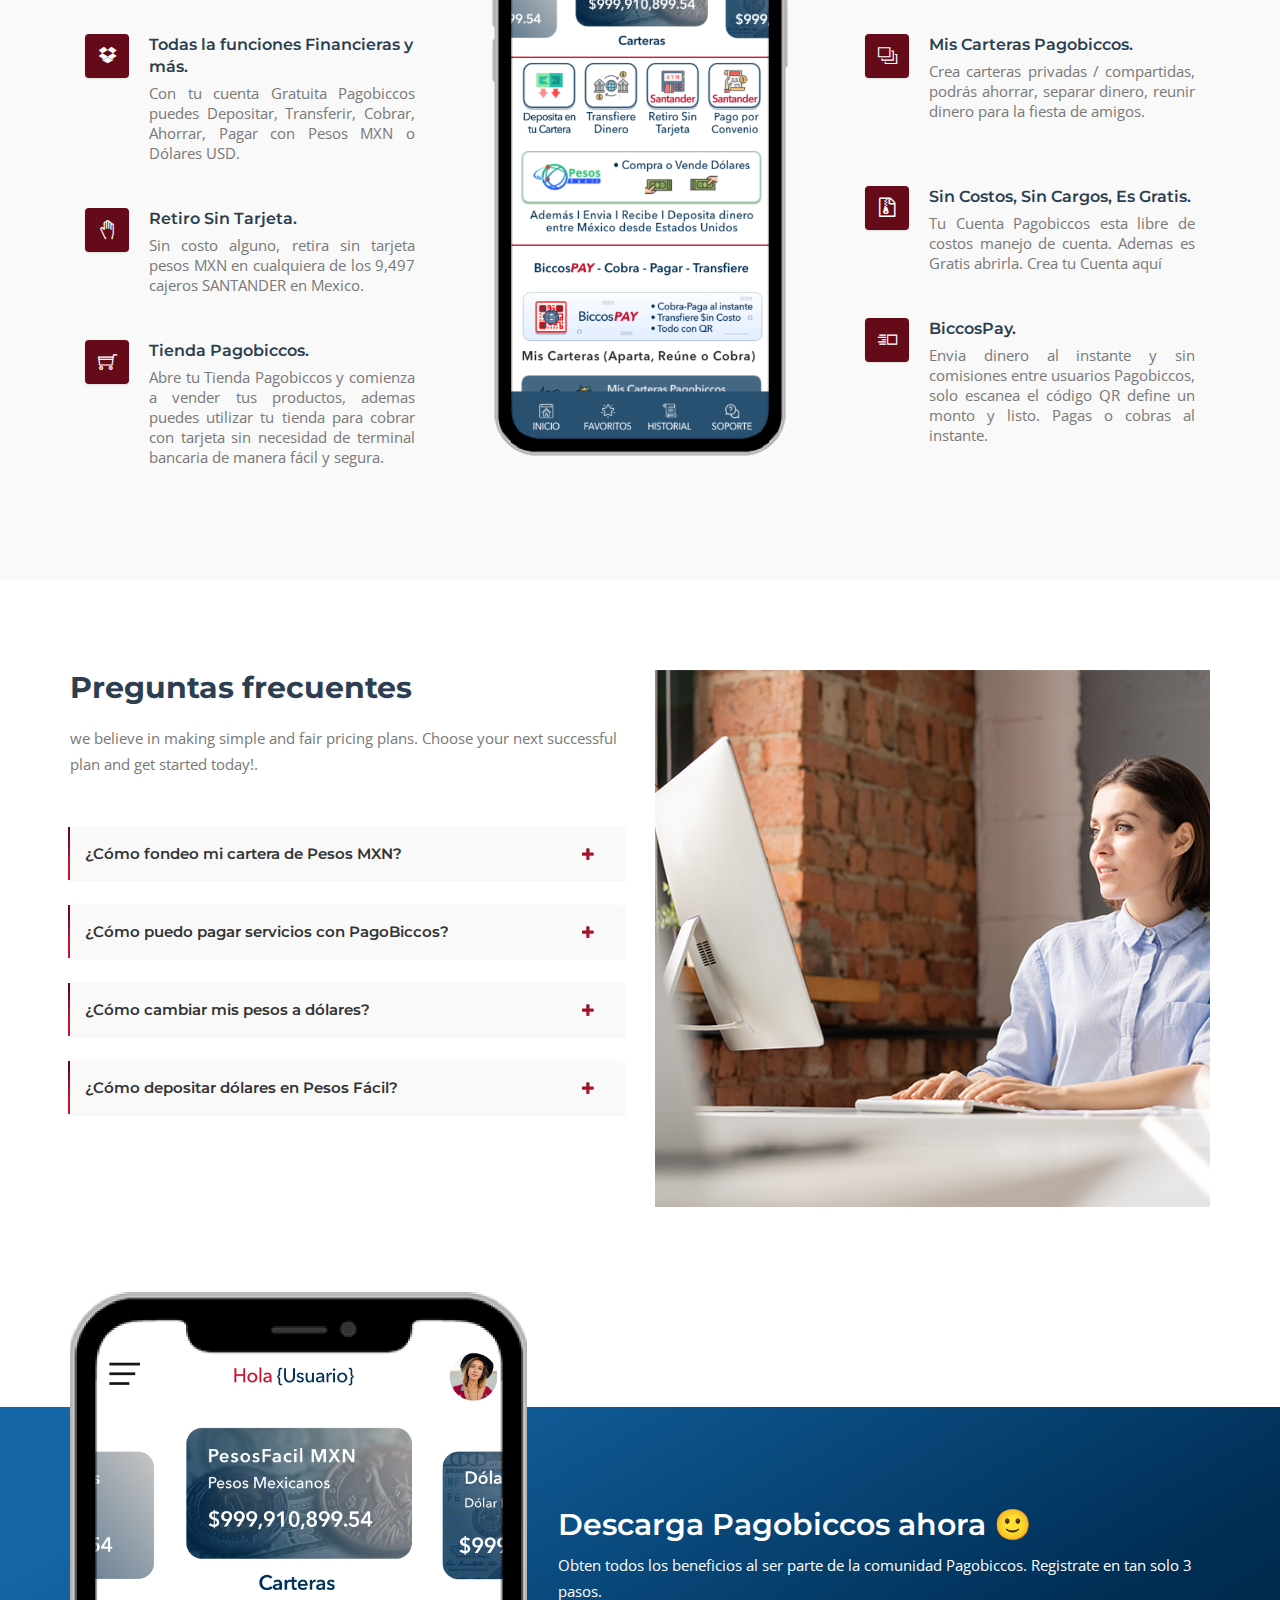
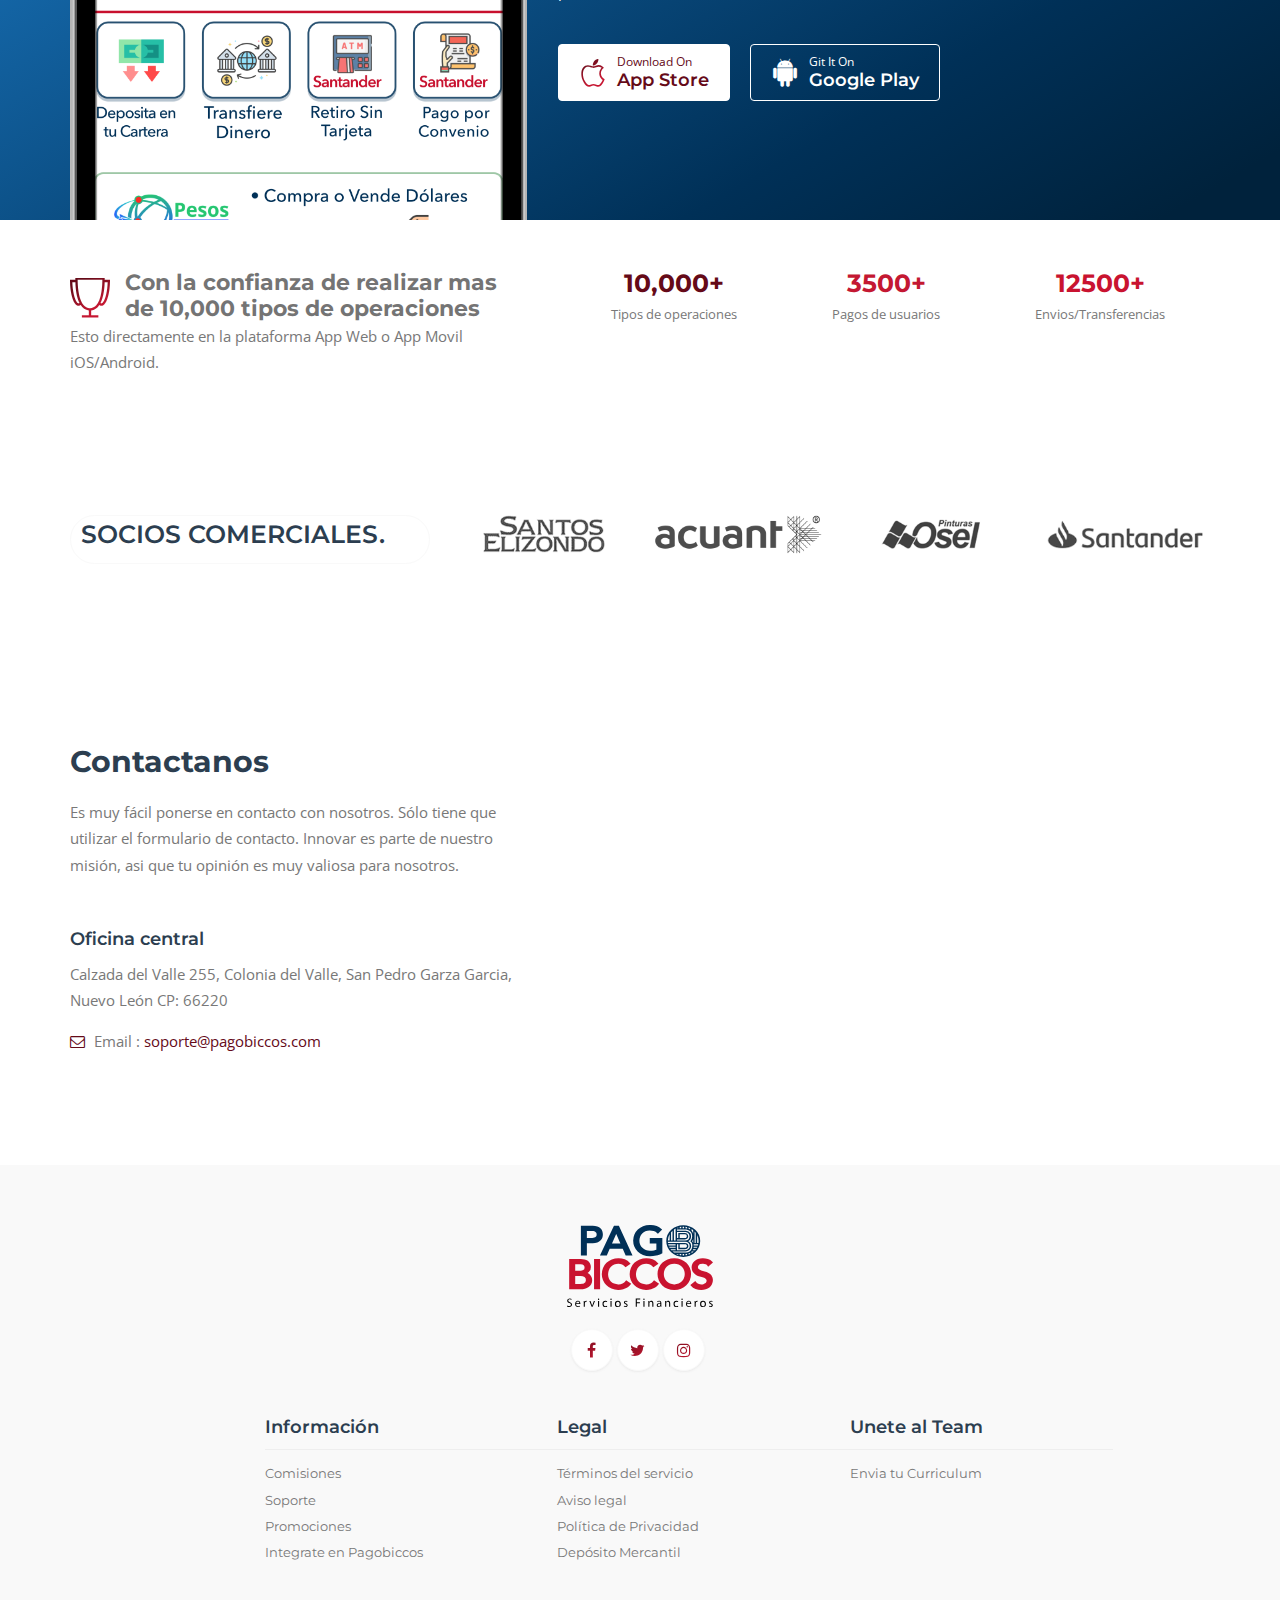
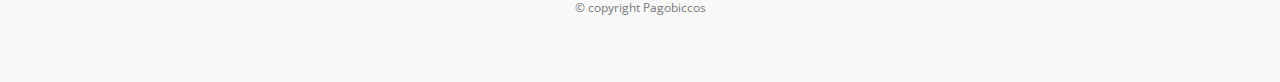
==== commit cf1c2f43: "Se agrega resumen de preguntas frecuentes" ====
--- a/index.html
+++ b/index.html
@@ -104,157 +104,6 @@
             <!--end navbar-->
         </header>
         <!--end header section-->
-
-        <!--start slider background video section -->
-        <!--<div id="hero-section">
-            <div class="hero-background-video">
-                <div class="video-section-wrap-two">
-                    <div class="pattern-overlay">
-                        <div class="player"
-                             data-property="{videoURL:'https://www.youtube.com/watch?v=LV3cjaA7NtE',containment:'.video-section-wrap-two', quality:'highres', autoPlay:true, showControls: false, startAt:8, mute:true, opacity: 1}"></div>
-                        <div class="container">
-                            <div class="row">
-                                <div class="col-md-8">
-                                    <div class="hero-content-wrap">
-                                        <div class="hero-content">
-                                            <h1>Pagobiccos - Nueva generación de Servicios Financieros</h1>
-                                            <p>
-                                                Pagobiccos es la aplicación que te da el acceso la nueva
-                                                generación de servicios financieros, donde nuestros usuario tiene
-                                                el poder de controlar sus finanzas en cualquier parte donde se
-                                                encuentren y desde su celular o computadora entregando un
-                                                servicio financiero 100% digital, seguro, amigable, servicios
-                                                gratuitos y comisiones justas para el usuario.
-                                            </p>
-                                            <div class="slider-action-btn">
-                                                <a href="https://apps.apple.com/mx/app/pagobiccos/id1524517424" target="_blank">
-                                                    <img class="img-badge-apple" src="img/landing-theme/app-store-badge.svg" alt="">
-                                                </a>
-                                                <a href="https://play.google.com/store/apps/details?id=com.pagobiccos.prod1app" target="_blank">
-                                                    <img class="img-badge-google" src="img/landing-theme/play-store-badge.svg" alt="">
-                                                </a>
-                                            </div>
-                                        </div>
-                                    </div>
-                                </div>
-                                <div class="col-md-4">
-                                    <div class="mobile-slider-area">
-                                        <div class="phone">
-                                            <img src="img/landing-theme/iphone-x-frame.png" alt="Phone" class="img-responsive">
-                                            <div class="mobile-slider owl-carousel owl-theme">
-                                                <div class="item"><img src="img/landing-theme/top_pantalla_1.png" alt="Screen 1"
-                                                                       class="img-responsive"></div>
-                                                <div class="item"><img src="img/landing-theme/top_pantalla_2.png" alt="Screen 1"
-                                                                       class="img-responsive"></div>
-                                                <div class="item"><img src="img/landing-theme/top_pantalla_3.png" alt="Screen 2"
-                                                                       class="img-responsive"></div>
-                                                <div class="item"><img src="img/landing-theme/top_pantalla_4.png" alt="Screen 2"
-                                                                       class="img-responsive"></div>
-                                                <div class="item"><img src="img/landing-theme/top_pantalla_5.png" alt="Screen 3"
-                                                                        class="img-responsive"></div>
-                                            </div>
-                                        </div>
-            
-                                        <div class="slider-indicator">
-                                            <ul>
-                                                <li id="prev">
-                                                    <i class="fa fa-angle-left"></i>
-                                                </li>
-                                                <li id="next">
-                                                    <i class="fa fa-angle-right"></i>
-                                                </li>
-                                            </ul>
-                                        </div>
-                                    </div>
-                                </div>
-                            </div>
-                        </div>
-                        
-                        <div class="section-shape">
-                            <img src="img/landing-theme/waves-shape.svg" alt="shape image">
-                        </div>
-                    </div>
-                </div>
-            </div>
-        </div>-->
-        
-        
-        <!--start hero section-->
-        <section id="hero" class="section-lg section-hero section-circle" style="display: none;">
-            <div class="shape shape-style-1 shape-primary">
-                <span class="circle-150"></span>
-                <span class="circle-50"></span>
-                <span class="circle-50"></span>
-                <span class="circle-75"></span>
-                <span class="circle-100"></span>
-                <span class="circle-75"></span>
-                <span class="circle-50"></span>
-                <span class="circle-100"></span>
-                <span class="circle-50"></span>
-                <span class="circle-100"></span>
-            </div>
-            <div class="container">
-                <div class="row">
-                    <div class="col-md-8">
-                        <div class="hero-content-wrap">
-                            <div class="hero-content">
-                                <h1>Pagobiccos - Nueva generación de Servicios Financieros</h1>
-                                <p>
-                                    Pagobiccos es la aplicación que te da el acceso la nueva
-                                    generación de servicios financieros, donde nuestros usuario tiene
-                                    el poder de controlar sus finanzas en cualquier parte donde se
-                                    encuentren y desde su celular o computadora entregando un
-                                    servicio financiero 100% digital, seguro, amigable, servicios
-                                    gratuitos y comisiones justas para el usuario.
-                                </p>
-                                <div class="slider-action-btn">
-                                    <a href="https://apps.apple.com/mx/app/pagobiccos/id1524517424" target="_blank">
-                                        <img class="img-badge-apple" src="img/landing-theme/app-store-badge.svg" alt="">
-                                    </a>
-                                    <a href="https://play.google.com/store/apps/details?id=com.pagobiccos.prod1app" target="_blank">
-                                        <img class="img-badge-google" src="img/landing-theme/play-store-badge.svg" alt="">
-                                    </a>
-                                </div>
-                            </div>
-                        </div>
-                    </div>
-                    <div class="col-md-4">
-                        <div class="mobile-slider-area">
-                            <div class="phone">
-                                <img src="img/landing-theme/iphone-x-frame.png" alt="Phone" class="img-responsive">
-                                <div class="mobile-slider owl-carousel owl-theme">
-                                    <div class="item"><img src="img/landing-theme/top_pantalla_1.png" alt="Screen 1"
-                                                           class="img-responsive"></div>
-                                    <div class="item"><img src="img/landing-theme/top_pantalla_2.png" alt="Screen 1"
-                                                           class="img-responsive"></div>
-                                    <div class="item"><img src="img/landing-theme/top_pantalla_3.png" alt="Screen 2"
-                                                           class="img-responsive"></div>
-                                    <div class="item"><img src="img/landing-theme/top_pantalla_4.png" alt="Screen 2"
-                                                           class="img-responsive"></div>
-                                    <div class="item"><img src="img/landing-theme/top_pantalla_5.png" alt="Screen 3"
-                                                            class="img-responsive"></div>
-                                </div>
-                            </div>
-            
-                            <div class="slider-indicator">
-                                <ul>
-                                    <li id="prev">
-                                        <i class="fa fa-angle-left"></i>
-                                    </li>
-                                    <li id="next">
-                                        <i class="fa fa-angle-right"></i>
-                                    </li>
-                                </ul>
-                            </div>
-                        </div>
-                    </div>
-                </div>
-            </div>
-            <div class="section-shape">
-                <img src="img/landing-theme/wave-shap.png" alt="shape image">
-            </div>
-        </section>
-        
         
         <section id="hero" class="pt-100 section-hero section-circle" style="display: block;">
             <div class="shape shape-style-1 circle-animation shape-primary">
@@ -587,19 +436,20 @@
                                     <div class="panel-heading" id="headingOne">
                                         <h4 class="panel-title">
                                             <a data-toggle="collapse" data-parent="#accordion" href="#collapseOne" class="collapsed">
-                                                Modern, Elegant Design ?
+                                                ¿Cómo fondeo mi cartera de Pesos MXN?
                                             </a>
                                         </h4>
                                     </div>
                                     <div id="collapseOne" class="panel-collapse collapse">
                                         <div class="panel-body">
-                                            <p>Lorem ipsum dolor sit amet, consectetur adipiscing elit. Praesent nisl
-                                                lorem,
-                                                dictum id pellentesque at, vestibulum ut arcu. Curabitur erat libero,
-                                                egestas eu
-                                                tincidunt ac, rutrum ac justo. Vivamus condimentum laoreet lectus,
-                                                blandit
-                                                posuere tortor aliquam vitae. Curabitur molestie eros. </p>
+                                            <p>Una vez que hagas tu cuenta en PagoBiccos y hagas las verificaciones correspondientes, ya puedes fondear tu cartera de la siguiente manera:</p>
+                                            <ul>
+                                                <li>Ingresa a la app o plataforma.</li>
+                                                <li>Elige la que más te convenga, SIN COSTO.</li>
+                                                <li>Deposita desde cualquier Banco vía SPEI o deposita desde Banco Santander.</li>
+                                                <li>La cantidad que podrás tener en tu cartera dependerá del nivel en el que estés verificado.</li>
+                                            </ul>
+                                            <p>Para ver mas información <a href="#">ir al centro de ayuda</a></p>
                                         </div>
                                     </div>
                                 </div>
@@ -609,19 +459,32 @@
                                     <div class="panel-heading" id="headingTwo">
                                         <h4 class="panel-title">
                                             <a class="collapsed" data-toggle="collapse" data-parent="#accordion" href="#collapseTwo">
-                                                User Interface Design ?
+                                                ¿Cómo puedo pagar servicios con PagoBiccos?
                                             </a>
                                         </h4>
                                     </div>
                                     <div id="collapseTwo" class="panel-collapse collapse">
                                         <div class="panel-body">
-                                            <p>Lorem ipsum dolor sit amet, consectetur adipiscing elit. Praesent nisl
-                                                lorem,
-                                                dictum id pellentesque at, vestibulum ut arcu. Curabitur erat libero,
-                                                egestas eu
-                                                tincidunt ac, rutrum ac justo. Vivamus condimentum laoreet lectus,
-                                                blandit
-                                                posuere tortor aliquam vitae. Curabitur molestie eros. </p>
+                                            <p>A través de la app o de la plataforma web PagoBiccos, puedes pagar tus servicios de una manera rápida, segura y muy sencilla, a cualquier hora del día y sin salir de casa.</p>
+                                            <p>Puedes hacer pagos de servicios, tarjetas de Amazon, recarga para tu celular, pago de impuestos y más.</p>
+                                            <ul>
+                                                <li>Luz (CFE)</li>
+                                                <li>Internet, TV y/o Teléfono (AT&T, IZZI, DISH, TELMEX, TOTALPLAY, ETC.)</li>
+                                                <li>Gas (NATURGY, ENGIE, ETC.)</li>
+                                                <li>Agua (AGUA Y DRENAJE, COMAPA, SACMEX, ETC.)</li>
+                                                <li>Transporte (OMNIBUS DE MÉXICO, PASE URBANO, ETC.)</li>
+                                                <li>Recargas y compra de saldo (MOVISTAR, TELCEL, OUI, UNEFON, ETC.)</li>
+                                                <li>Plan celular (TELCEL, MOVISTAR, ETC.)</li>
+                                            </ul>
+                                            <p>Sigue estos pasos:</p>
+                                            <ul>
+                                                <li>Ingresa a la app o plataforma web</li>
+                                                <li>En Inicio ve a la sección de Pago de Servicios.</li>
+                                                <li>Elige una categoría y el servicio que quieres pagar.</li>
+                                                <li>Ingresa la referencia y el monto a pagar.</li>
+                                                <li>Tu pago se verá reflejado en 24 a 48 horas.</li>
+                                            </ul>
+                                            <p>Para ver mas información <a href="#">ir al centro de ayuda</a></p>
                                         </div>
                                     </div>
                                 </div>
@@ -631,19 +494,21 @@
                                     <div class="panel-heading" id="headingThree">
                                         <h4 class="panel-title">
                                             <a class="collapsed" data-toggle="collapse" data-parent="#accordion" href="#collapseThree">
-                                                Cross Browser Support ?
+                                                ¿Cómo cambiar mis pesos a dólares?
                                             </a>
                                         </h4>
                                     </div>
                                     <div id="collapseThree" class="panel-collapse collapse">
                                         <div class="panel-body">
-                                            <p>Lorem ipsum dolor sit amet, consectetur adipiscing elit. Praesent nisl
-                                                lorem,
-                                                dictum id pellentesque at, vestibulum ut arcu. Curabitur erat libero,
-                                                egestas eu
-                                                tincidunt ac, rutrum ac justo. Vivamus condimentum laoreet lectus,
-                                                blandit
-                                                posuere tortor aliquam vitae. Curabitur molestie eros. </p>
+                                            <p>Para poder comprar dólares, tu wallet de Pesos MXN debe tener saldo disponible.</p>
+                                            <ul>
+                                                <li>Ingresa a Pagobiccos desde tu app o la plataforma</li>
+                                                <li>Ve a la sección de Pesos fácil</li>
+                                                <li>Para realizar el intercambio en Pesos MXN, hay que dar clic en el botón de "Convertir Pesos MXN a Dólares USD"</li>
+                                            </ul>
+                                            <p>Para operaciones en divisas (MXN peso y USD) ofrecemos el tipo de cambio más competitivo del mercado.</p>
+                                            <p>Contamos con una comisión de operación de $0.99 USD</p>
+                                            <p>Para ver mas información <a href="#">ir al centro de ayuda</a></p>
                                         </div>
                                     </div>
                                 </div>
@@ -653,19 +518,19 @@
                                     <div class="panel-heading" id="headingFour">
                                         <h4 class="panel-title">
                                             <a class="collapsed" data-toggle="collapse" data-parent="#accordion" href="#collapseFour">
-                                                User Experience Design ?
+                                                ¿Cómo depositar dólares en Pesos Fácil?
                                             </a>
                                         </h4>
                                     </div>
                                     <div id="collapseFour" class="panel-collapse collapse">
                                         <div class="panel-body">
-                                            <p>Lorem ipsum dolor sit amet, consectetur adipiscing elit. Praesent nisl
-                                                lorem,
-                                                dictum id pellentesque at, vestibulum ut arcu. Curabitur erat libero,
-                                                egestas eu
-                                                tincidunt ac, rutrum ac justo. Vivamus condimentum laoreet lectus,
-                                                blandit
-                                                posuere tortor aliquam vitae. Curabitur molestie eros. </p>
+                                            <p>Con tu cuenta de Pagobiccos puedes recibir dólares en tu wallet de dólares en Pagobiccos de dos maneras: </p>
+                                            <ul>
+                                                <li>Desde la aplicación o la plataforma das de alta una cuenta de U.S.A. en deposita dólares, ingresas monto e información solicitada y Pagobiccos se encarga de obtener los fondos de ese banco, la primera vez se tarda en recibir los fondos en su cuenta de 2 a 7 días hábiles y la segunda vez de 1 a 2 días hábiles.</li>
+                                                <li>La segunda opción es a través de una transferencia wire y cuando se realice nos debes enviar el comprobante por correo a <a href="mailto:soporte@pagobiccos.com">soporte@pagobiccos.com</a></li>
+                                            </ul>
+                                            <p>Deberas tener tu cuenta verificada mínimo en el nivel 1</p>
+                                            <p>Para ver mas información <a href="#">ir al centro de ayuda</a></p>
                                         </div>
                                     </div>
                                 </div>
--- a/css/landing-theme/style.css
+++ b/css/landing-theme/style.css
@@ -1042,7 +1042,7 @@
 
     .navbar.top-nav-collapse {
         padding: 0;
-        background: linear-gradient(150deg, #C91330 15%, #650A18 70%, #650A18 94%)
+        background: linear-gradient(150deg, #1466A7 15%, #003057 70%, #00223C 94%);
     }
 
     .navbar .navbar-brand {
@@ -2689,11 +2689,17 @@
 }
 
 .feature-image {
-    padding-top: 60px;
+    padding-top: 20px;
 }
 
 .single-feature:hover .icon{
     border-radius: 50%;
+}
+
+.faq-section-wrap ul {
+    list-style: disc;
+    padding-left: 20px;
+    margin-bottom: 10px;
 }
 
 /*============================================================
@@ -2907,7 +2913,10 @@
 }
 
 #accordion .panel-body p {
-    margin: 0
+    margin: 0;
+    line-height: 20px;
+    text-align: justify;
+    margin-bottom: 10px;
 }
 
 
@@ -2933,7 +2942,7 @@
     background: -ms-linear-gradient(150deg, rgba(0, 34, 60, 0.65) 15%, rgba(0, 48, 87, 0.65) 70%, rgba(20, 102, 167, 0.65) 94%);
     background: -o-linear-gradient(150deg, rgba(0, 34, 60, 0.65) 15%, rgba(0, 48, 87, 0.65) 70%, rgba(20, 102, 167, 0.65) 94%);
     background: linear-gradient(150deg, rgba(0, 34, 60, 0.65) 15%, rgba(0, 48, 87, 0.65) 70%, rgba(20, 102, 167, 0.65) 94%);*/
-    background: linear-gradient(150deg, #C91330 15%, #650A18 70%, #650A18 94%)
+    background: linear-gradient(150deg, #1466A7 15%, #003057 70%, #00223C 94%);
 }
 .download-app-img{
     margin-top: -115px;
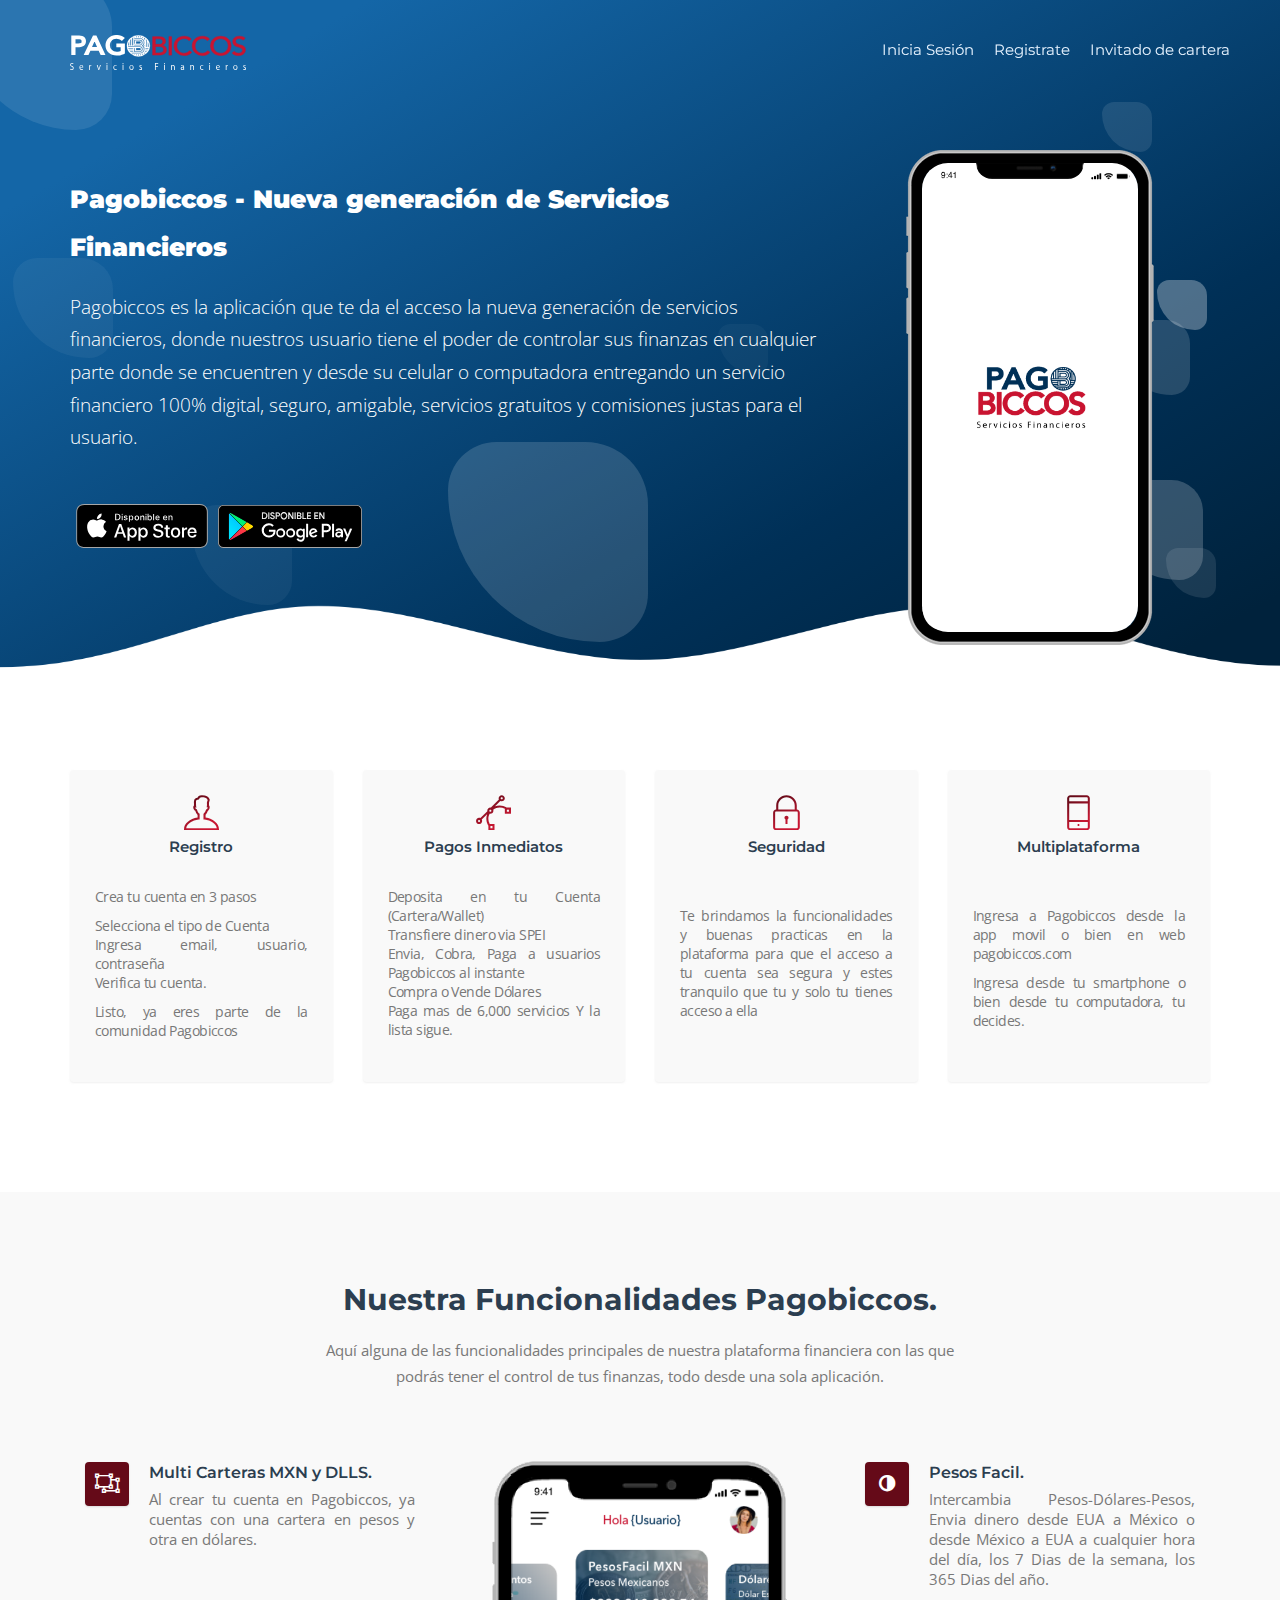
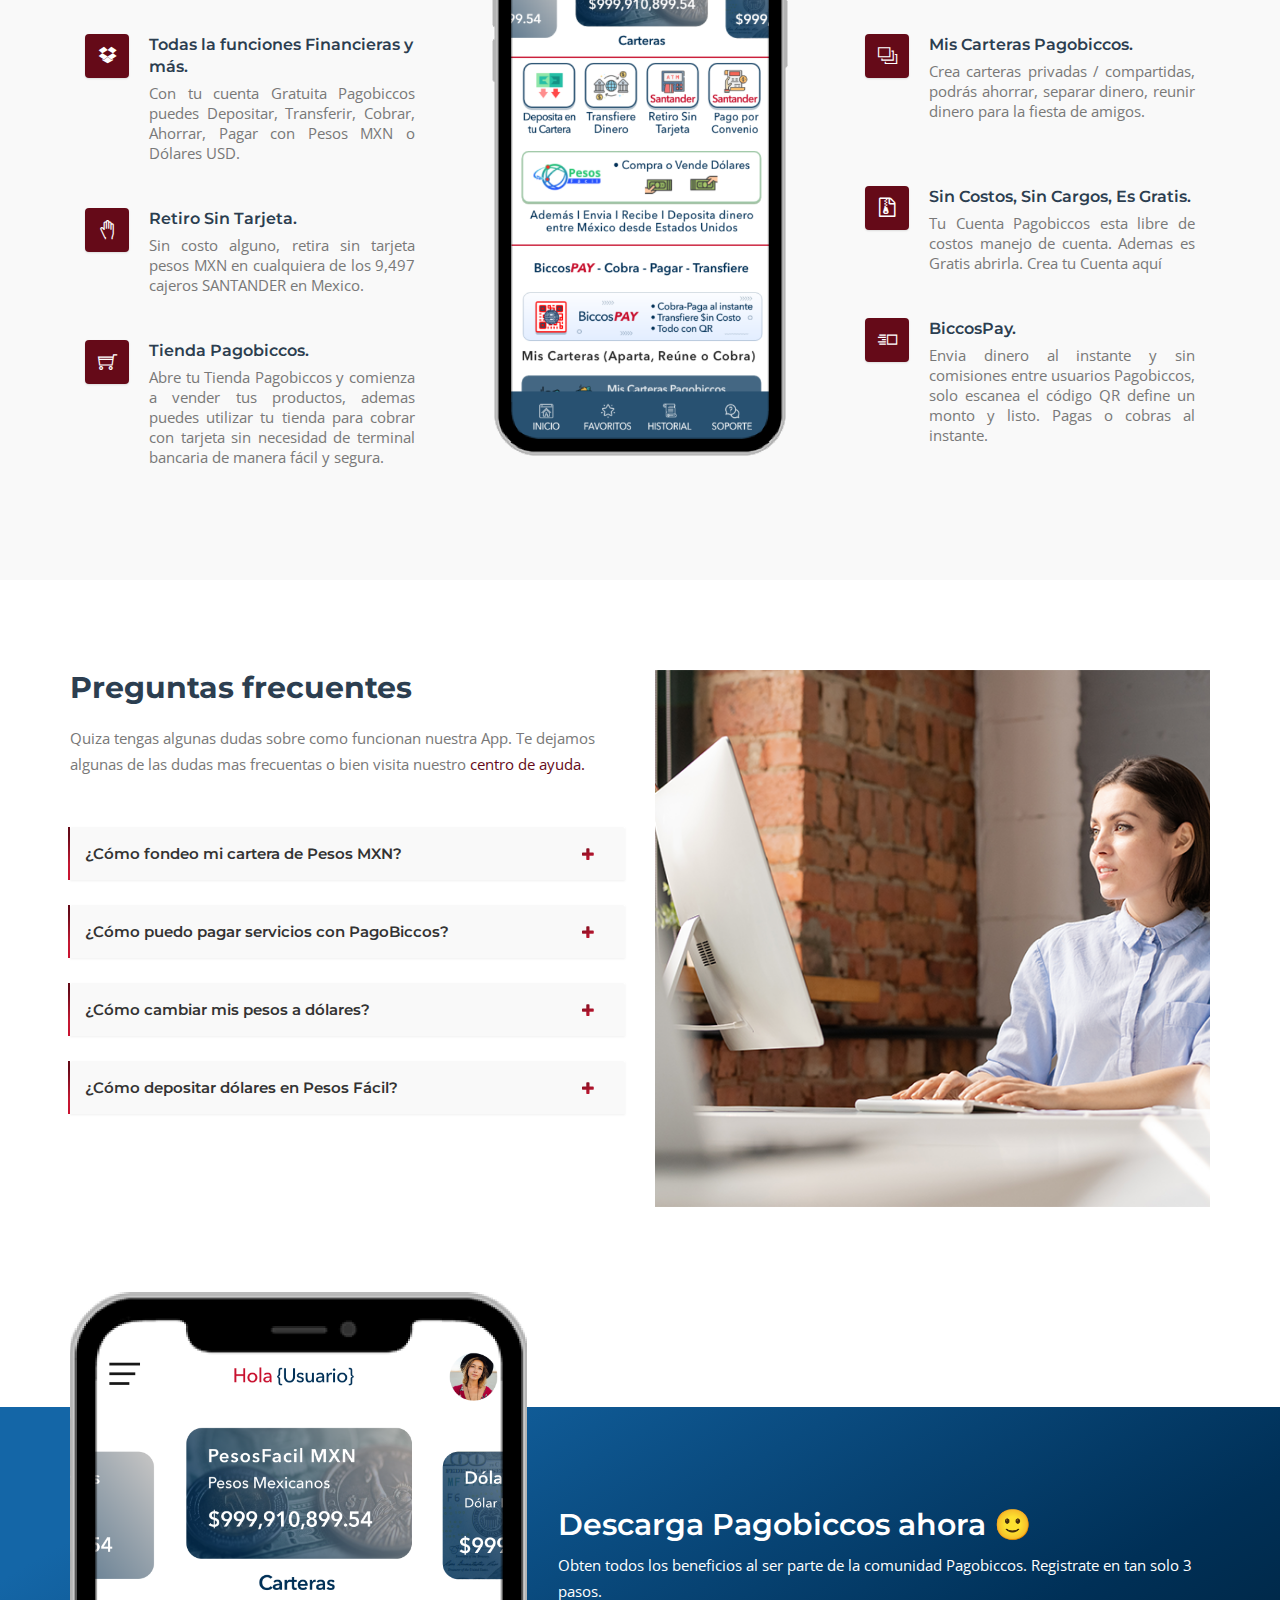
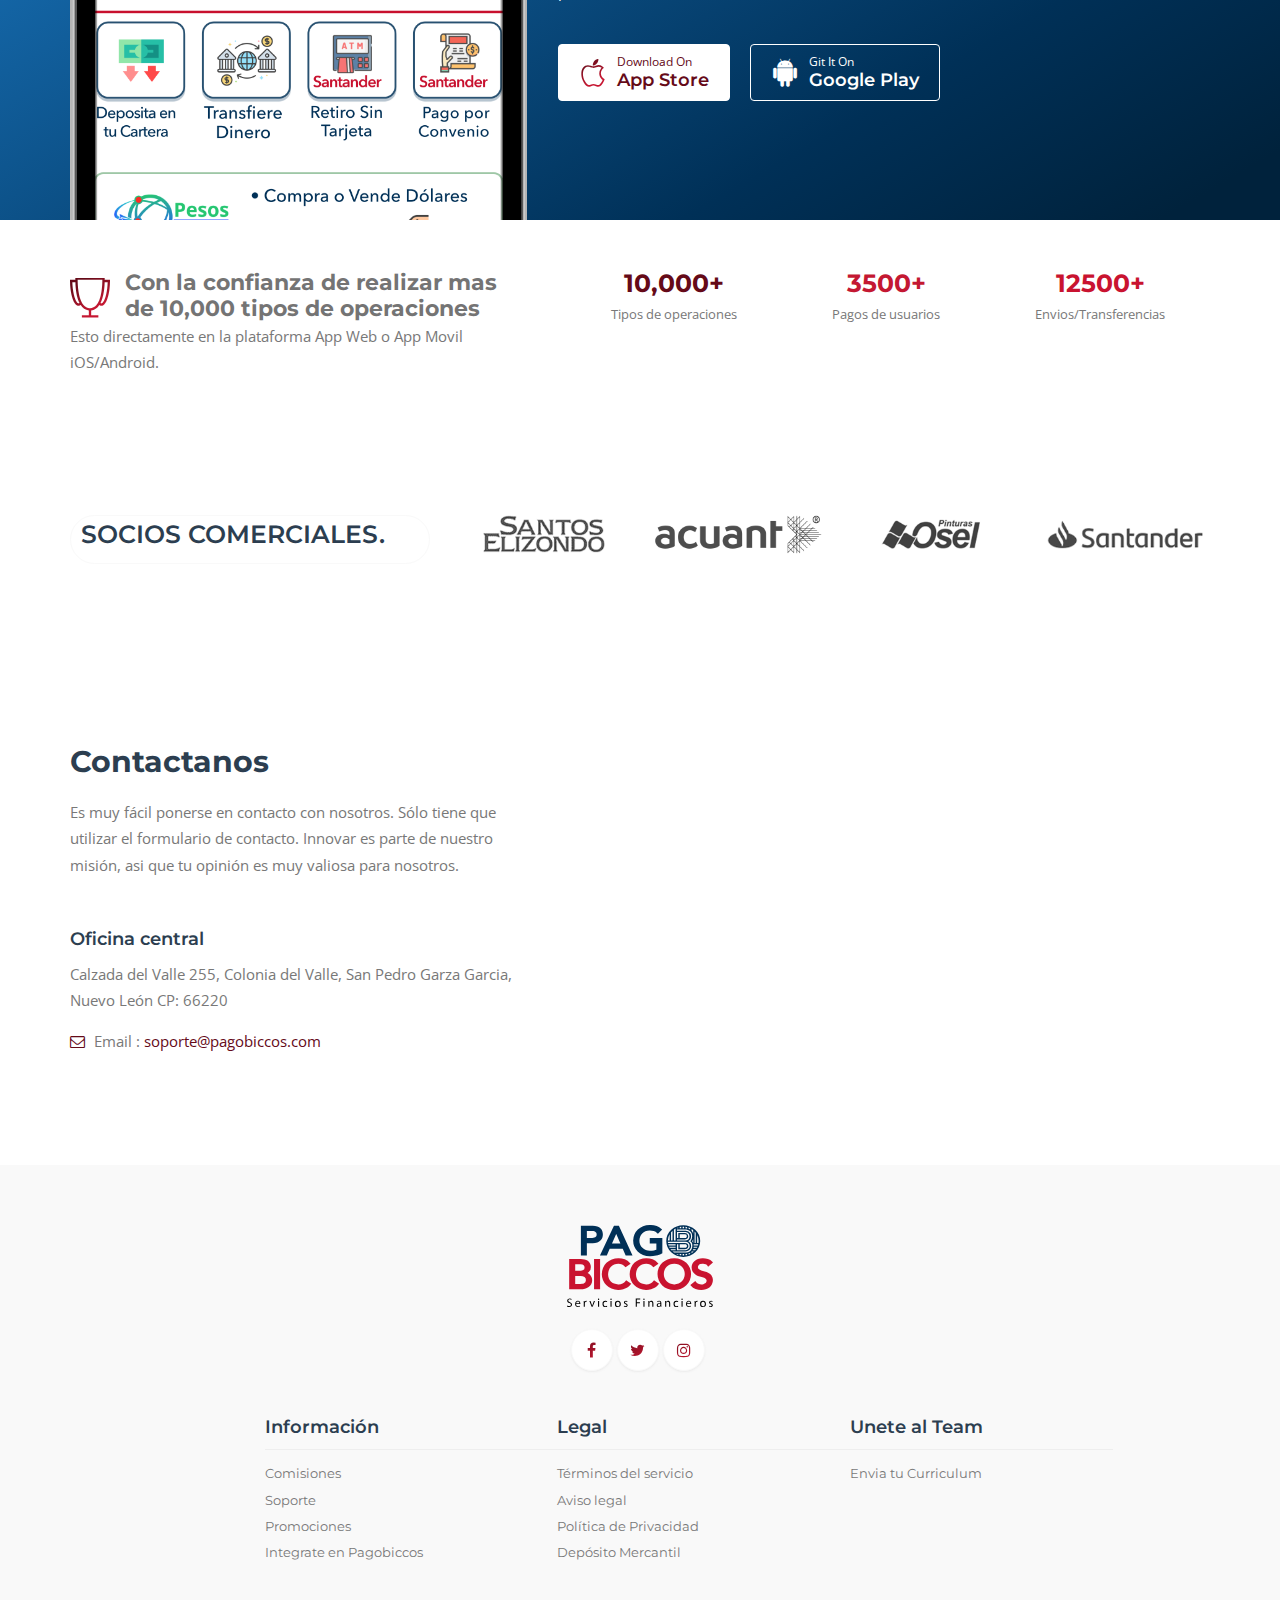
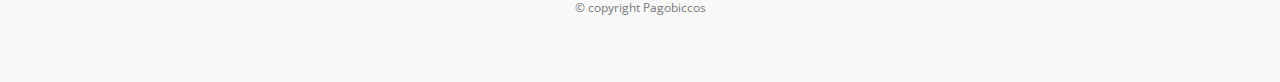
==== commit 467de828: "Se actualiza resumen y enlaces del centro de ayuda" ====
--- a/index.html
+++ b/index.html
@@ -427,8 +427,7 @@
                         <div class="col-md-6">
                             <div class="section-heading">
                                 <h3>Preguntas frecuentes</h3>
-                                <p>we believe in making simple and fair pricing plans. Choose your next successful plan
-                                    and get started today!.</p>
+                                <p>Quiza tengas algunas dudas sobre como funcionan nuestra App. Te dejamos algunas de las dudas mas frecuentas o bien visita nuestro <a href="https://centrodeayuda.pagobiccos.com/hc/es" target="_blank">centro de ayuda.</a></p>
                             </div>
                             <div class="panel-group" id="accordion">
                                 <!-- Start Single Item -->
@@ -449,7 +448,7 @@
                                                 <li>Deposita desde cualquier Banco vía SPEI o deposita desde Banco Santander.</li>
                                                 <li>La cantidad que podrás tener en tu cartera dependerá del nivel en el que estés verificado.</li>
                                             </ul>
-                                            <p>Para ver mas información <a href="#">ir al centro de ayuda</a></p>
+                                            <p>Para ver mas información <a href="https://centrodeayuda.pagobiccos.com/hc/es" target="_blank">ir al centro de ayuda</a></p>
                                         </div>
                                     </div>
                                 </div>
@@ -484,7 +483,7 @@
                                                 <li>Ingresa la referencia y el monto a pagar.</li>
                                                 <li>Tu pago se verá reflejado en 24 a 48 horas.</li>
                                             </ul>
-                                            <p>Para ver mas información <a href="#">ir al centro de ayuda</a></p>
+                                            <p>Para ver mas información <a href="https://centrodeayuda.pagobiccos.com/hc/es" target="_blank">ir al centro de ayuda</a></p>
                                         </div>
                                     </div>
                                 </div>
@@ -508,7 +507,7 @@
                                             </ul>
                                             <p>Para operaciones en divisas (MXN peso y USD) ofrecemos el tipo de cambio más competitivo del mercado.</p>
                                             <p>Contamos con una comisión de operación de $0.99 USD</p>
-                                            <p>Para ver mas información <a href="#">ir al centro de ayuda</a></p>
+                                            <p>Para ver mas información <a href="https://centrodeayuda.pagobiccos.com/hc/es" target="_blank">ir al centro de ayuda</a></p>
                                         </div>
                                     </div>
                                 </div>
@@ -530,7 +529,7 @@
                                                 <li>La segunda opción es a través de una transferencia wire y cuando se realice nos debes enviar el comprobante por correo a <a href="mailto:soporte@pagobiccos.com">soporte@pagobiccos.com</a></li>
                                             </ul>
                                             <p>Deberas tener tu cuenta verificada mínimo en el nivel 1</p>
-                                            <p>Para ver mas información <a href="#">ir al centro de ayuda</a></p>
+                                            <p>Para ver mas información <a href="https://centrodeayuda.pagobiccos.com/hc/es" target="_blank">ir al centro de ayuda</a></p>
                                         </div>
                                     </div>
                                 </div>
